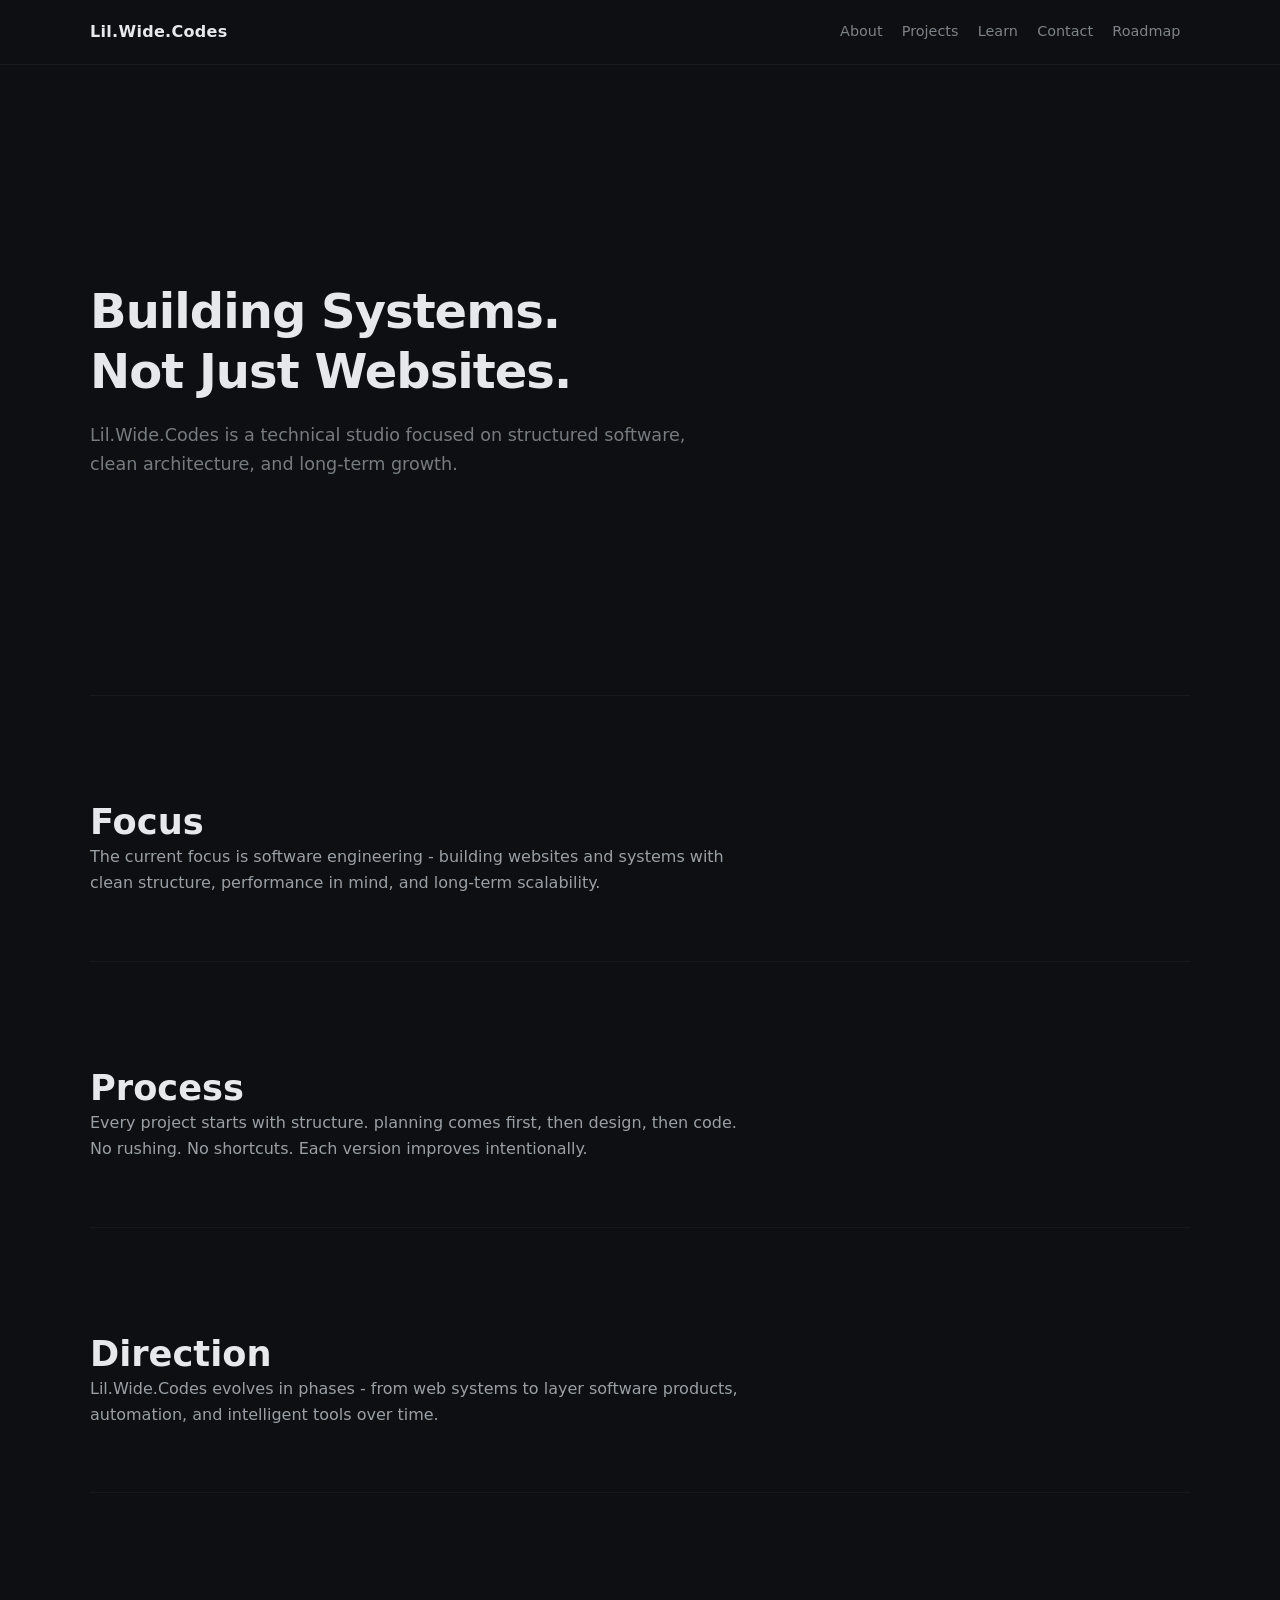
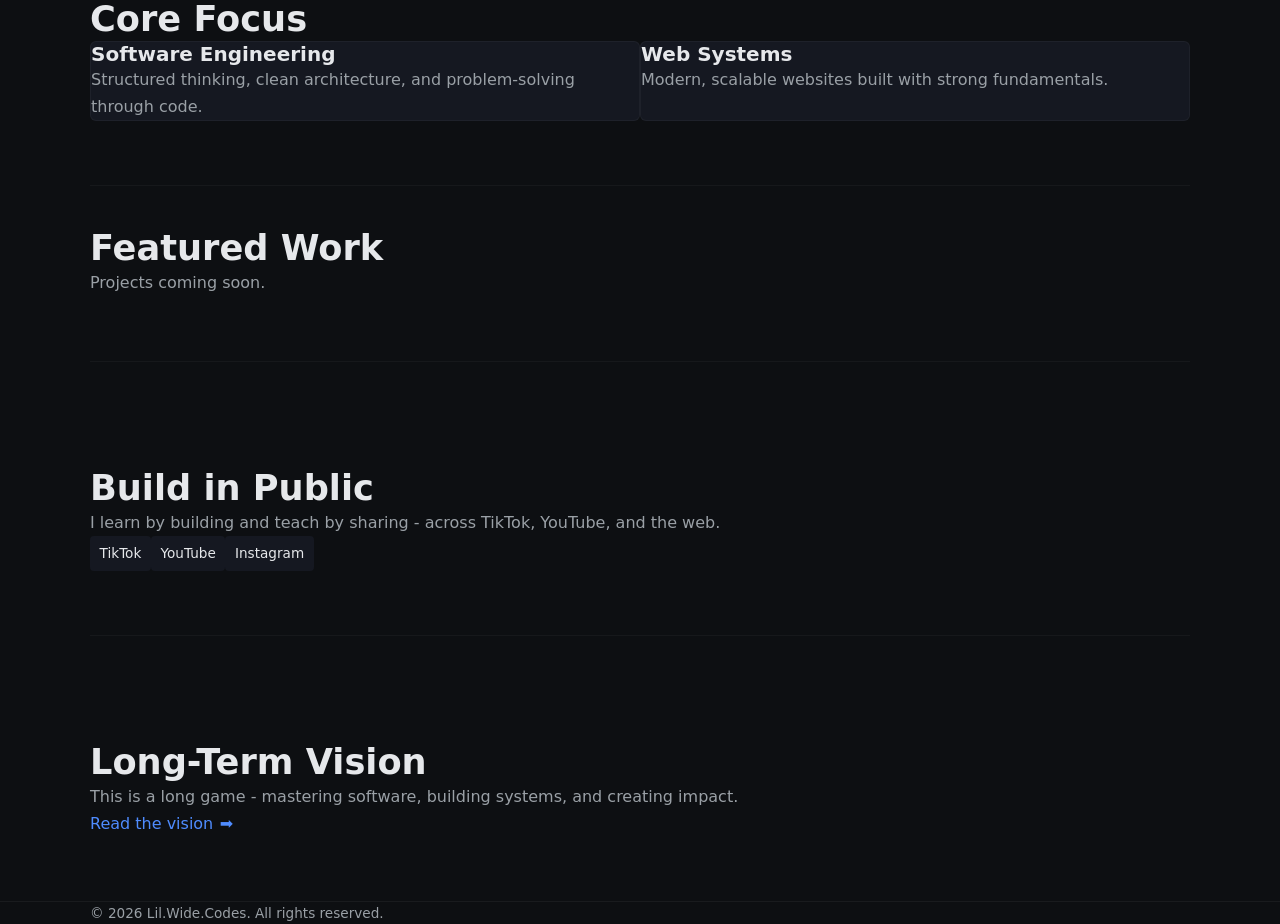
==== index.html @ cfd35386 "initial commit: Lil.Wide.Codes V1 foundation with structured architecture" ====
<!DOCTYPE html>
<html lang="en">
<head>
    <meta charset="UTF-8">
    <meta name="viewport" content="width=device-width, initial-scale=1.0">
    <title>LIL.WIDE.CODES-Building Software in Public</title>
    <!--meta-->
    <meta name="description"
    content="Lil.Wide.Codes - Software engineering, web systems, and learning in public."/>
    <meta name="author"
    content="Lil.Wide.Codes"/>
    <!--css-->
    <link rel="stylesheet" href="assets/css/base.css"/>
    <link rel="stylesheet" href="assets/css/layout.css"/>
    <link rel="stylesheet" href="assets/css/components.css"/>
    <link rel="stylesheet" href="assets/css/theme.css"/>
</head>

<body>
    <!--NAVIGATION-->
    <header class="site-header">
        <nav class="nav container">
            <div class="brand">
                <a href="index.html">Lil.Wide.Codes</a>
            </div>
            <button class="menu-toggle" aria-label="toggle menu">🟰</button>
            <ul class="nav-links">
                <li><a href="pages/about.html">About</a></li>
                <li><a href="pages/projects.html">Projects</a> </li>
                <li><a href="pages/learn.html">Learn</a></li>
                <li><a href="pages/contact.html">Contact</a></li>
                <li><a href="pages/roadmap.html">Roadmap</a></li>
            </ul>
        </nav>
    </header>

    <!--MAIN-->
    <main>

        <!--HERO-->
        <section class="hero container">
            <h1>Building Systems.<br/> Not Just Websites.</h1>
            <p class="hero-subtext">
                Lil.Wide.Codes is a technical studio focused on structured software, clean architecture, and long-term growth.
            </p>
        </section>

        <!--FOCUS-->
        <section class="container">
            <h2>Focus</h2>
            <p>The current focus is software engineering - building websites and systems with clean structure, performance in mind, and long-term scalability.</p>
        </section>

        <section class="container">
            <h2>Process</h2>
            <p>Every project starts with structure. planning comes first, then design, then code. No rushing. No shortcuts. Each version improves intentionally.</p>
        </section>

        <section class="container">
            <h2>Direction</h2>
            <p>Lil.Wide.Codes evolves in phases - from web systems to layer software products, automation, and intelligent tools over time.</p>
        </section>


        <!--CORE FOCUS-->
        <section class="core-focus container">
            <h2>Core Focus</h2>
            <div class="focus-grid">
                <article class="focus-card">
                    <h3>Software Engineering</h3>
                    <p>
                        Structured thinking, clean architecture, and problem-solving through code.
                    </p>
                </article>
                <article class="focus-card">
                    <h3>Web Systems</h3>
                    <p>
                        Modern, scalable websites built with strong fundamentals.
                    </p>
                </article>
            </div>
        </section>
        <!--FEATURE PROJECTS-->
        <section class="featured-projects container">
            <h2>Featured Work</h2>
            <div class="projects-preview">
                <!--project cards will be populated later-->
                <p class="muted-text">Projects coming soon.</p>
            </div>
        </section>
        <!--BUILD IN PUBLIC-->
        <section class="build-public container">
            <h2>Build in Public</h2>
            <p>
                I learn by building and teach by sharing - across TikTok, YouTube, and the web.
            </p>
            <div class="social-links">
                <a href="#" arial-label="TikTok">TikTok</a>
                <a href="#" arial-label="YouTube">YouTube</a>
                <a href="#" arial-label="Instagram">Instagram</a>
            </div>
        </section>
        <!--VISION TEASER-->
        <section class="vision-teaser container">
            <h2>Long-Term Vision</h2>
            <p>
                This is a long game - mastering software, building systems, and creating impact.
            </p>
            <a href="pages/vision.html" class="text-link">Read the vision</a>
        </section>
    </main>
    <!--FOOTER-->
    <footer class="site-footer">
        <div class="container">
            <p>&copy; 2026 Lil.Wide.Codes. All rights reserved.</p>
        </div>
    </footer>
    
    <!--JS-->
    <script src="assets/js/navigation.js"></script>
    <script src="assets/js/main.js"></script>
</body>
</html>
---- assets/css/base.css ----
/* BASE CSS - Lil.Wide.Codes V1 | Purpose: Reset, variables, typography */

/* CSS VARIABLES */
:root {
    /*Colors*/
    --color-bg: #0d0f12;
    --color-surface: #151821;
    --color-text-primary: #e6e8eb;
    --color-text-secondary: #9aa0a6;
    --color-accent: #4f8cff;

    /* Typography */
    --font-primary: system-ui, -apple-system, BlinkMacSystemFont, "Segoe UI",
    Roboto, Oxygen, Ubuntu, Cantarell, "Open Sans", "Helvetica Neue", sans-serif;

    --font-main: system-ui, -apple-system, BlinkMacSystemFont, "Segoe UI", sans-serif;

    /* Layout */
    --max-width: 1100px;

    --text-xs: 0.8rem;
    --text-sm: 0.95rem;
    --text-md: 1rem;
    --text-lg: 1.25rem;
    --text-xl: 1.75rem;
    --text-xxl: 2.4rem;
}

/* RESET */
*,
*::before,
*::after {
    box-sizing: border-box;
    margin: 0;
    padding: 0;
}

html {
    scroll-behavior:smooth;
}

body {
    font-family: var(--font-main);
    background-color: var(--color-bg);
    color: var(--color-text-primary);
    line-height: 1.65;
    -webkit-font-smoothing: antialiased;
    font-size: var(--text-md);
}

/* TYPOGRAPHY */
h1,
h2,
h3,
h4 {
    font-weight: 600;
    line-height: 1.25;
}

h1 {
    font-size: clamp(2.2rem, 4vw, 3rem);
    letter-spacing: -0.02em;
}

h2 {
    font-size: clamp(1.6rem, 3vw, 2.2rem);
    margin-top: 2.5rem;
}

h3 {
    font-size: var(--text-lg);
}

p {
    color:var(--color-text-secondary);
    max-width: 65ch;
}

/* LINKS */
a {
    color: var(--color-text-primary);
    text-decoration:none;
}

a:hover {
    color:var(--color-accent);
}

/* UTILITIES */
.container {
    width: 100%;
    max-width: var(--max-width);
    margin-inline: auto;
    padding-inline: var(--space-sm);
}

.muted-text {
    color: var(--color-text-secondary);
}

.text-link {
    font-weight: 500;
    color: var(--color-accent);
}
---- assets/css/layout.css ----
/* LAYOUT CSS- Lil.Wide.Codes V1 | Purpose: Structure & Spacing */

/* GLOBAL LAYOUT */
section {
    padding-block: var (--space-lg);
}

.site-header {
    position: sticky;
    top: 0;
    z-index: 100;
    background: rgba(10, 10, 10, 0.9);
    backdrop-filter: blur(8px);
    padding-block: var(--space-sm);
    border-bottom: 1px solid rgba(255, 255, 255, 0.05);
}

.site-footer {
    padding-block: var(--space-md);
    margin-top: var(--space-lg);
    border-top: 1px solid rgba(255, 255, 255, 0.05);
}

/* NAVIGATION */
.nav {
    display: flex;
    justify-content:space-between;
    align-items: center;
    min-height: 64px;
}

.nav-links {
    display: flex;
    gap: var(--space-md);
    list-style: none;
    align-items: center;
}

/* HERO */
.hero {
    padding-top: var(--space-xl);
    padding-bottom: var(--space-xl);
}

.hero h1 {
    max-width: 20ch;
}

.hero-subtext {
    margin-top: var(--space-sm);
}

section {
    padding: 4rem 0;
}

.container {
    width: min(1100px, 92%);
    margin-inline: auto;
}

section + section {
    border-top: 1px solid rgba(255, 255, 255, 0.04);
}

/* CORE FOCUS */
.focus-grid {
    display: grid;
    grid-template-columns: repeat(auto-fit,minmax(260px, 1fr));
    gap: var(--space-md);
    margin-top: var(--space-md);
}

/* FEATURED PROJECTS */
.featured-projects {
    padding-top: var(--space-lg);
}

/* BUILD IN PUBLIC */
.build-public p {
    margin-top: var(--space-sm);
}

.social-links {
    display: flex;
    gap: var(--space-sm);
    margin-top: var(--space-sm);
}

/* VISION */
.vision-teaser p {
    margin-top: var(--space-sm);
}

.vision-teaser a {
    display: inline-block;
    margin-top: var(--space-sm);
}

/* Menu Toggle */
.menu-toggle {
    display: none;
    font-size: 1.4rem;
    background: none;
    border: none;
    color: var(--color-text-primary);
    cursor: pointer;
}

/* Responsive Nav */
@media (max-width: 768px) {
    .menu-toggle {
        display: block;
    }

    .nav-links {
        position: absolute;
        top: 64px;
        right: 0;
        background-color: var(--color-bg);
        flex-direction: column;
        gap: var(--space-sm);
        padding: var(--space-md);
        display: none;
    }

    .nav-links.open {
        display: flex;
    }
}
---- assets/css/components.css ----
/* COMPONENTS CSS - Lil.Wide.Codes V1 | Purpose: Reusable UI components */

/* BUTTONS */
.btn {
    display: inline-flex;
    align-items: center;
    gap: 0.4rem;
    padding: 0.6rem;
    font-size: 0.9rem;
    font-weight: 500;
    border-radius: 6px;
    border: 1px solid transparent;
    cursor: pointer;
    transition: background-color 0.2s ease, transform 0.15s ease;
}

.btn-primary {
    background-color: var(--color-accent);
    color: #fff;
}

.btn-primary:hover {
    background-color: #3f78d6;
    transform: translateY(-1px);
}

.btn-secondary {
    background-color: var(--color-surface);
    color: var(--color-text-primary);
    border: 1px solid rgba(255, 255, 255, 0.06);
}

.btn-secondary:hover {
    background-color: rgba(255, 255, 255, 0.08);
}

/* CARDS */
.card {
    background-color: var(--color-surface);
    padding: var(--space-md);
    border-radius: 8px;
    border: 1px solid rgba(255, 255, 255, 0.05);
    transition: transform 0.2s ease;
}

.card:hover {
    transform: translateY(-2px);
}

/* PROJECT CARD */
.project-card h3 {
    margin-bottom: var(--space-xs);
}

.project-card p {
    font-size: 0.9rem;
}

.project-grid {
    display: grid;
    grid-template-columns: repeat(auto-fit, minmax(280px, 1fr));
    gap: 2rem;
}

.project-card {
    padding: 1.75rem;
    border-radius: 14px;
    background: rgba(255, 255, 255, 0.03);
    border: 1px solid rgba(255, 255, 255, 0.08);
    transition: transform 0.25s ease, border-color 0.25s ease;
}

.project-card:hover {
    transform: translateY(-4px);
    border-color: rgba(255, 255, 255, 0.018);
}

.project-card h3 {
    margin-bottom: 0.75rem;
}

.project-card p {
    margin-bottom: 1rem;
}

.tech-stack {
    display: flex;
    gap: 0.95rem;
    flex-wrap: wrap;
    margin-bottom: 1rem;
}

.tech-stack li {
    font-size: 0.85rem;
    padding: 0.35rem 0.7rem;
    border-radius: 999px;
    background: rgba(255, 255, 255, 0.08);
}

.status {
    font-size: 0.85rem;
    opacity: 0.7;
}

/* NAV ACTIVE STATE */
.nav-links a.active {
    color: var(--color-text-primary);
    font-weight: 500;
}

.nav-links a {
    position: relative;
    font-weight: 500;
    opacity: 0.8;
    transition: opacity 0.2s;
}

.nav-links a:hover,
.nav-links a.active {
    opacity: 1;
}

/* underline effects */

.nav-links a::after {
    content: "";
    position: absolute;
    left: 0;
    bottom: -6px;
    width: 0%;
    height: 2px;
    background: currentColor;
    transition: width 0.25s ease;
}

.nav-links a:hover::after,
.nav-links a.active::after {
    width: 100%;
}

/* mobile menu */

.menu-toggle {
    display: none;
    font-size: 1.6rem;
    background: none;
    border: none;
    color: inherit;
    cursor: pointer;
}

/* mobile layout */
@media (max-width: 768px) {
    .menu-toggle {
        display: block;
    }

    .nav-links {
        position: absolute;
        top: 64px;
        right: 0;
        width: 100%;
        background: #0a0a0a;
        flex-direction: column;
        gap: 0;
        display: none;
        border-top: 1px solid rgba(255, 255, 255, 0.05);
    }

    .nav-links li {
        width: 100%;
    }

    .nav-links a {
        display: block;
        padding: 1rem 1.5rem;
        width: 100%;
    }

    .nav-links .show {
        display: flex;
    }
}

.case-grid {
    display: grid;
    gap: 2rem;
}

.case-card {
    padding: 1.75rem;
    border-radius: 14px;
    background: rgba(255, 255, 255, 0.03);
    border: 1px solid rgba(255, 255, 255, 0.08);
}

.case-header {
    display: flex;
    justify-content: space-between;
    align-items: center;
    margin-bottom: 1rem;
}

.case-status {
    font-size: 0.8rem;
    opacity: 0.7;
}

.case-summary {
    margin-bottom: 1rem;
}

details summary {
    cursor: pointer;
    font-weight: 500;
    opacity: 0.85;
}

details[open] summary {
    margin-bottom: 1rem;
}

.case-body h4 {
    margin-top: 1rem;
    margin-bottom: 0.5rem;
}

.case-body ul {
    margin-left: 1.25rem;
}

/* refinement */
.card,
.project-card,
.case-card {
    box-shadow: 0 10px 30px rgba(255, 255, 255, 0.035);
}

a {
    transition: color 0.2s ease;
}

a:hover {
    color: #ffffff;
}

.muted {
    opacity: 0.7;
}

.hero {
    min-height: 70vh;
    display: flex;
    flex-direction: column;
    justify-content: center;
}

.hero h1 {
    max-width: 18ch;
}

.hero-subtext {
    font-size: 1.1rem;
    opacity: 0.75;
    margin-top: 1.25rem;
    max-width: 55ch;
}

.learn-grid {
    display: grid;
    grid-template-columns: repeat(auto-fit, minmax(260px, 1fr));
    gap: 2rem;
}

.learn-card {
    padding: 1.75rem;
    border-radius: 14px;
    background: rgba(255, 255, 255, 0.03);
    border: 1px solid rgba(255, 255, 255, 0.08);
}

.learn-card h3 {
    margin-bottom: 0.75rem;
}
---- assets/css/theme.css ----
/* THEME CSS - Lil.Wide.Codes V1 | Purpose: Dark & focused brand mood */

/* BACKGROUNDS */
body {
    background-color: var(--color-bg);
}

section {
    background-color: transparent;
}

.site-header,
.site-footer {
    background-color: var(--color-bg);
}

/* BRAND */
.brand a {
    font-weight: 600;
    letter-spacing: 0.3px;
}

/* Nav Bar Presence */
.site-header {
    background-color: var(--color-bg);
    position: sticky;
    top: 0;
    z-index: 100;
}

.nav {
    min-height: 64px;
}

.nav-links a {
    padding: 0.4rem 0.6rem;
    border-radius: 4px;
}

.nav-links a:hover {
    background-color: rgba(255, 255, 255, 0.06);
}

/* NAV LINKS */
.nav-links a {
    font-size: 0.9rem;
    color: var(--color-text-secondary);
}

.nav-links a:hover {
    color: var(--color-text-primary);
}

/* HERO */
.hero h1 {
    color: var(--color-text-primary);
}

.hero-subtext {
    color: var(--color-text-secondary);
}

/* CARDS / SURFACES */

.focus-card {
    background-color: var(--color-surface);
    padding: var(--space-md);
    border-radius: 6px;
    border: 1px solid rgba(255, 255, 255, 0.04);   
}

/* LINKS */
.text-link {
    position: relative;
}

.text-link::after {
    content: "➡️";
    margin-left: 0.4rem;
    transition: transform 0.2s ease;
}

.text-link:hover::after {
    transform: translateX(4px);
}

/* SOCIAL LINKS */
.social-links a {
    padding: 0.4rem 0.6rem;
    border-radius: 4px;
    background-color: var(--color-surface);
    font-size: 0.85rem;
}

.social-links a:hover {
    background-color: rgba(255, 255, 255, 0.08);
}

/* FOOTER */
.site-footer p {
    font-size: 0.85rem;
    color: var(--color-text-secondary);
}
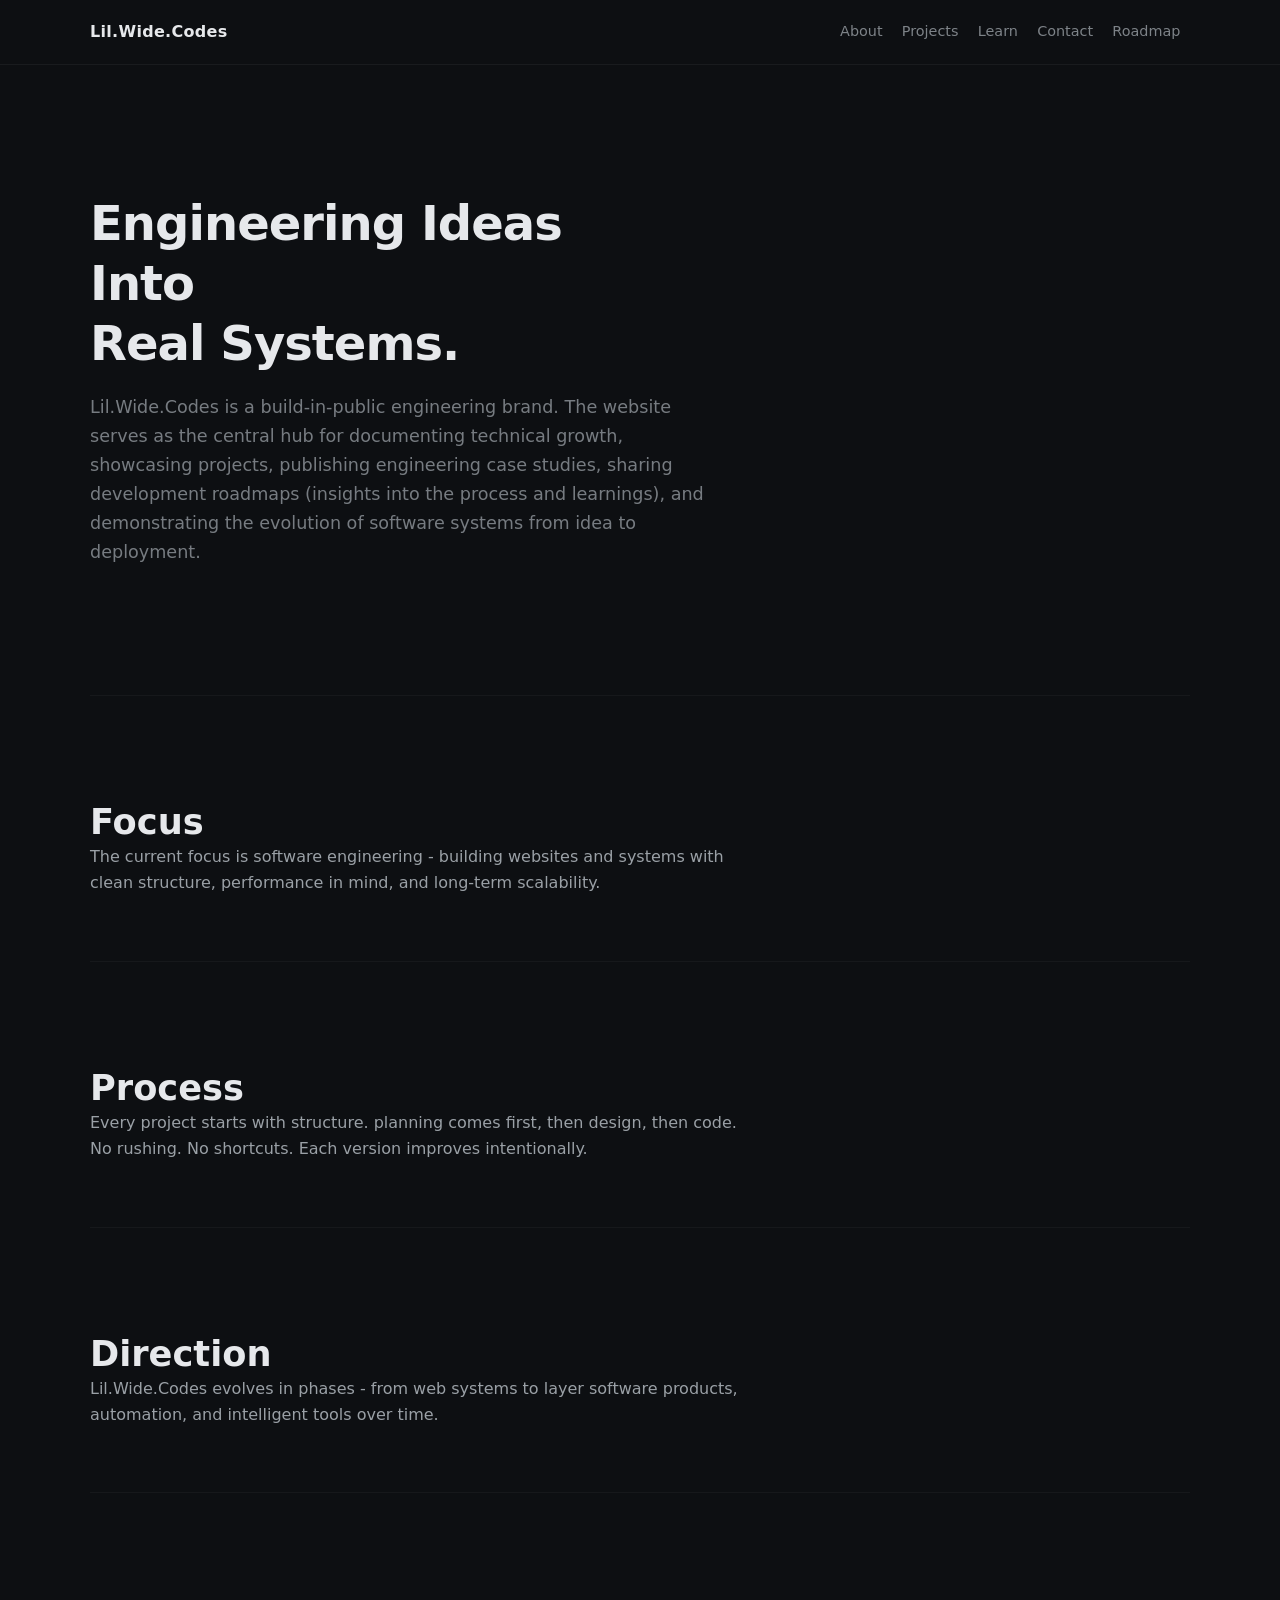
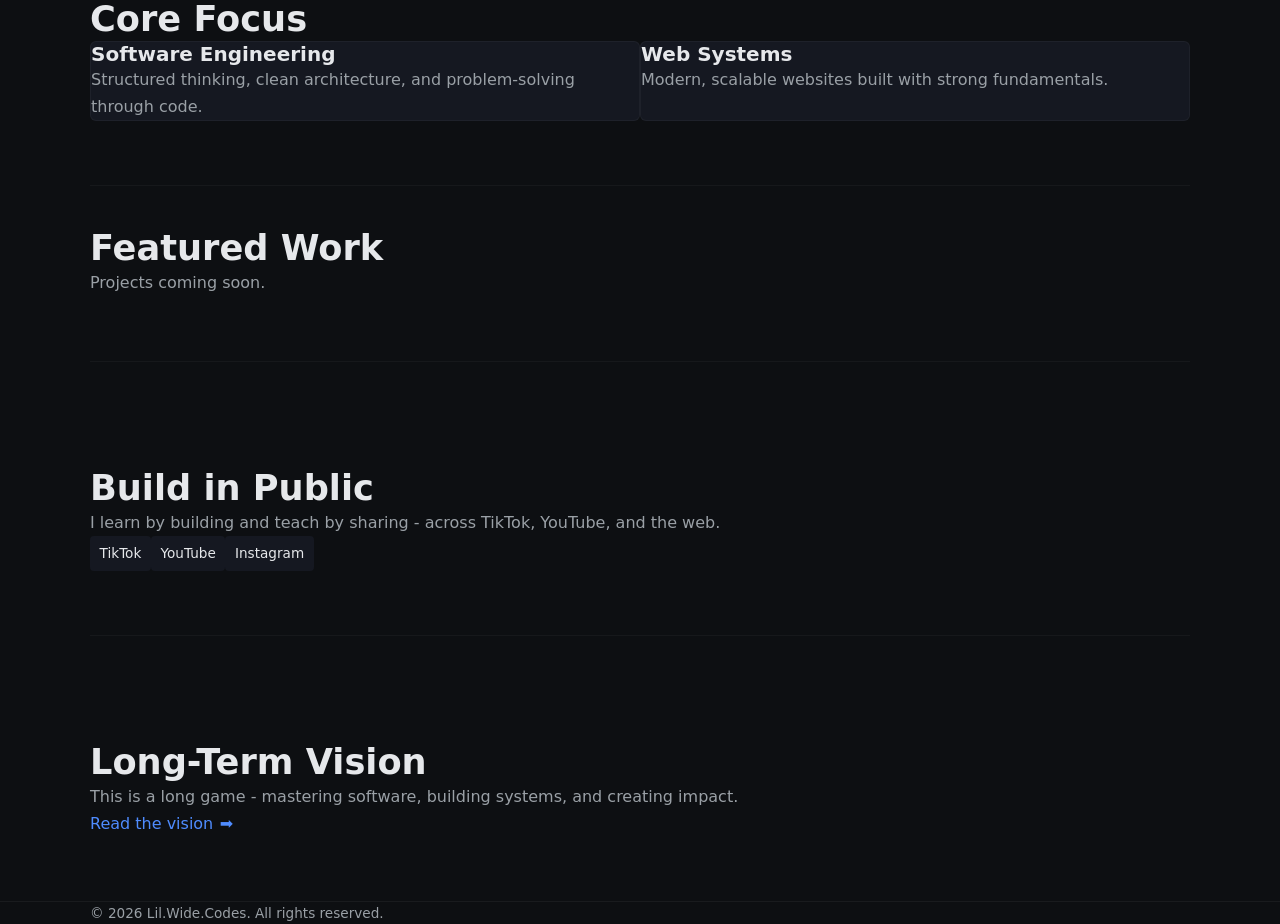
==== commit bcb680e2: "clarify information day one. Thu, Jun 4 2026" ====
--- a/index.html
+++ b/index.html
@@ -1,123 +1,142 @@
-<!DOCTYPE html>
+<!doctype html>
 <html lang="en">
-<head>
-    <meta charset="UTF-8">
-    <meta name="viewport" content="width=device-width, initial-scale=1.0">
+  <head>
+    <meta charset="UTF-8" />
+    <meta name="viewport" content="width=device-width, initial-scale=1.0" />
     <title>LIL.WIDE.CODES-Building Software in Public</title>
     <!--meta-->
-    <meta name="description"
-    content="Lil.Wide.Codes - Software engineering, web systems, and learning in public."/>
-    <meta name="author"
-    content="Lil.Wide.Codes"/>
+    <meta
+      name="description"
+      content="Lil.Wide.Codes - Software engineering, web systems, and learning in public."
+    />
+    <meta name="author" content="Lil.Wide.Codes" />
     <!--css-->
-    <link rel="stylesheet" href="assets/css/base.css"/>
-    <link rel="stylesheet" href="assets/css/layout.css"/>
-    <link rel="stylesheet" href="assets/css/components.css"/>
-    <link rel="stylesheet" href="assets/css/theme.css"/>
-</head>
+    <link rel="stylesheet" href="assets/css/base.css" />
+    <link rel="stylesheet" href="assets/css/layout.css" />
+    <link rel="stylesheet" href="assets/css/components.css" />
+    <link rel="stylesheet" href="assets/css/theme.css" />
+  </head>
 
-<body>
+  <body>
     <!--NAVIGATION-->
     <header class="site-header">
-        <nav class="nav container">
-            <div class="brand">
-                <a href="index.html">Lil.Wide.Codes</a>
-            </div>
-            <button class="menu-toggle" aria-label="toggle menu">🟰</button>
-            <ul class="nav-links">
-                <li><a href="pages/about.html">About</a></li>
-                <li><a href="pages/projects.html">Projects</a> </li>
-                <li><a href="pages/learn.html">Learn</a></li>
-                <li><a href="pages/contact.html">Contact</a></li>
-                <li><a href="pages/roadmap.html">Roadmap</a></li>
-            </ul>
-        </nav>
+      <nav class="nav container">
+        <div class="brand">
+          <a href="index.html">Lil.Wide.Codes</a>
+        </div>
+        <button class="menu-toggle" aria-label="toggle menu">🟰</button>
+        <ul class="nav-links">
+          <li><a href="pages/about.html">About</a></li>
+          <li><a href="pages/projects.html">Projects</a></li>
+          <li><a href="pages/learn.html">Learn</a></li>
+          <li><a href="pages/contact.html">Contact</a></li>
+          <li><a href="pages/roadmap.html">Roadmap</a></li>
+        </ul>
+      </nav>
     </header>
 
     <!--MAIN-->
     <main>
+      <!--HERO-->
+      <section class="hero container">
+        <h1>
+          Engineering Ideas<br />
+          Into <br />
+          Real Systems.
+        </h1>
+        <p class="hero-subtext">
+          Lil.Wide.Codes is a build-in-public engineering brand. The website
+          serves as the central hub for documenting technical growth, showcasing
+          projects, publishing engineering case studies, sharing development
+          roadmaps (insights into the process and learnings), and demonstrating
+          the evolution of software systems from idea to deployment.
+        </p>
+      </section>
 
-        <!--HERO-->
-        <section class="hero container">
-            <h1>Building Systems.<br/> Not Just Websites.</h1>
-            <p class="hero-subtext">
-                Lil.Wide.Codes is a technical studio focused on structured software, clean architecture, and long-term growth.
+      <!--FOCUS-->
+      <section class="container">
+        <h2>Focus</h2>
+        <p>
+          The current focus is software engineering - building websites and
+          systems with clean structure, performance in mind, and long-term
+          scalability.
+        </p>
+      </section>
+
+      <section class="container">
+        <h2>Process</h2>
+        <p>
+          Every project starts with structure. planning comes first, then
+          design, then code. No rushing. No shortcuts. Each version improves
+          intentionally.
+        </p>
+      </section>
+
+      <section class="container">
+        <h2>Direction</h2>
+        <p>
+          Lil.Wide.Codes evolves in phases - from web systems to layer software
+          products, automation, and intelligent tools over time.
+        </p>
+      </section>
+
+      <!--CORE FOCUS-->
+      <section class="core-focus container">
+        <h2>Core Focus</h2>
+        <div class="focus-grid">
+          <article class="focus-card">
+            <h3>Software Engineering</h3>
+            <p>
+              Structured thinking, clean architecture, and problem-solving
+              through code.
             </p>
-        </section>
-
-        <!--FOCUS-->
-        <section class="container">
-            <h2>Focus</h2>
-            <p>The current focus is software engineering - building websites and systems with clean structure, performance in mind, and long-term scalability.</p>
-        </section>
-
-        <section class="container">
-            <h2>Process</h2>
-            <p>Every project starts with structure. planning comes first, then design, then code. No rushing. No shortcuts. Each version improves intentionally.</p>
-        </section>
-
-        <section class="container">
-            <h2>Direction</h2>
-            <p>Lil.Wide.Codes evolves in phases - from web systems to layer software products, automation, and intelligent tools over time.</p>
-        </section>
-
-
-        <!--CORE FOCUS-->
-        <section class="core-focus container">
-            <h2>Core Focus</h2>
-            <div class="focus-grid">
-                <article class="focus-card">
-                    <h3>Software Engineering</h3>
-                    <p>
-                        Structured thinking, clean architecture, and problem-solving through code.
-                    </p>
-                </article>
-                <article class="focus-card">
-                    <h3>Web Systems</h3>
-                    <p>
-                        Modern, scalable websites built with strong fundamentals.
-                    </p>
-                </article>
-            </div>
-        </section>
-        <!--FEATURE PROJECTS-->
-        <section class="featured-projects container">
-            <h2>Featured Work</h2>
-            <div class="projects-preview">
-                <!--project cards will be populated later-->
-                <p class="muted-text">Projects coming soon.</p>
-            </div>
-        </section>
-        <!--BUILD IN PUBLIC-->
-        <section class="build-public container">
-            <h2>Build in Public</h2>
-            <p>
-                I learn by building and teach by sharing - across TikTok, YouTube, and the web.
-            </p>
-            <div class="social-links">
-                <a href="#" arial-label="TikTok">TikTok</a>
-                <a href="#" arial-label="YouTube">YouTube</a>
-                <a href="#" arial-label="Instagram">Instagram</a>
-            </div>
-        </section>
-        <!--VISION TEASER-->
-        <section class="vision-teaser container">
-            <h2>Long-Term Vision</h2>
-            <p>
-                This is a long game - mastering software, building systems, and creating impact.
-            </p>
-            <a href="pages/vision.html" class="text-link">Read the vision</a>
-        </section>
+          </article>
+          <article class="focus-card">
+            <h3>Web Systems</h3>
+            <p>Modern, scalable websites built with strong fundamentals.</p>
+          </article>
+        </div>
+      </section>
+      <!--FEATURE PROJECTS-->
+      <section class="featured-projects container">
+        <h2>Featured Work</h2>
+        <div class="projects-preview">
+          <!--project cards will be populated later-->
+          <p class="muted-text">Projects coming soon.</p>
+        </div>
+      </section>
+      <!--BUILD IN PUBLIC-->
+      <section class="build-public container">
+        <h2>Build in Public</h2>
+        <p>
+          I learn by building and teach by sharing - across TikTok, YouTube, and
+          the web.
+        </p>
+        <div class="social-links">
+          <a href="#" arial-label="TikTok">TikTok</a>
+          <a href="#" arial-label="YouTube">YouTube</a>
+          <a href="#" arial-label="Instagram">Instagram</a>
+        </div>
+      </section>
+      <!--VISION TEASER-->
+      <section class="vision-teaser container">
+        <h2>Long-Term Vision</h2>
+        <p>
+          This is a long game - mastering software, building systems, and
+          creating impact.
+        </p>
+        <a href="pages/vision.html" class="text-link">Read the vision</a>
+      </section>
     </main>
     <!--FOOTER-->
     <footer class="site-footer">
-        <div class="container">
-            <p>&copy; 2026 Lil.Wide.Codes. All rights reserved.</p>
-        </div>
+      <div class="container">
+        <p>&copy; 2026 Lil.Wide.Codes. All rights reserved.</p>
+      </div>
     </footer>
-    
+
     <!--JS-->
     <script src="assets/js/navigation.js"></script>
     <script src="assets/js/main.js"></script>
-</body>
-</html>+  </body>
+</html>
--- a/assets/css/theme.css
+++ b/assets/css/theme.css
@@ -2,102 +2,103 @@
 
 /* BACKGROUNDS */
 body {
-    background-color: var(--color-bg);
+  background-color: var(--color-bg);
 }
 
 section {
-    background-color: transparent;
+  background-color: transparent;
 }
 
 .site-header,
 .site-footer {
-    background-color: var(--color-bg);
+  background-color: var(--color-bg);
 }
 
 /* BRAND */
 .brand a {
-    font-weight: 600;
-    letter-spacing: 0.3px;
+  font-weight: 600;
+  letter-spacing: 0.3px;
 }
 
 /* Nav Bar Presence */
 .site-header {
-    background-color: var(--color-bg);
-    position: sticky;
-    top: 0;
-    z-index: 100;
+  background-color: var(--color-bg);
+  position: sticky;
+  top: 0;
+  z-index: 100;
 }
 
 .nav {
-    min-height: 64px;
+  min-height: 64px;
 }
 
 .nav-links a {
-    padding: 0.4rem 0.6rem;
-    border-radius: 4px;
+  padding: 0.4rem 0.6rem;
+  border-radius: 4px;
 }
 
 .nav-links a:hover {
-    background-color: rgba(255, 255, 255, 0.06);
+  background-color: rgba(255, 255, 255, 0.06);
 }
 
 /* NAV LINKS */
 .nav-links a {
-    font-size: 0.9rem;
-    color: var(--color-text-secondary);
+  font-size: 0.9rem;
+  color: var(--color-text-secondary);
 }
 
 .nav-links a:hover {
-    color: var(--color-text-primary);
+  color: var(--color-text-primary);
 }
 
 /* HERO */
 .hero h1 {
-    color: var(--color-text-primary);
+  color: var(--color-text-primary);
+  font-weight: bold;
 }
 
 .hero-subtext {
-    color: var(--color-text-secondary);
+  color: var(--color-text-secondary);
 }
 
 /* CARDS / SURFACES */
 
 .focus-card {
-    background-color: var(--color-surface);
-    padding: var(--space-md);
-    border-radius: 6px;
-    border: 1px solid rgba(255, 255, 255, 0.04);   
+  background-color: var(--color-surface);
+  padding: var(--space-md);
+  border-radius: 6px;
+  border: 1px solid rgba(255, 255, 255, 0.04);
 }
 
 /* LINKS */
 .text-link {
-    position: relative;
+  position: relative;
 }
 
 .text-link::after {
-    content: "➡️";
-    margin-left: 0.4rem;
-    transition: transform 0.2s ease;
+  content: "➡️";
+  margin-left: 0.4rem;
+  transition: transform 0.2s ease;
 }
 
 .text-link:hover::after {
-    transform: translateX(4px);
+  transform: translateX(4px);
 }
 
 /* SOCIAL LINKS */
 .social-links a {
-    padding: 0.4rem 0.6rem;
-    border-radius: 4px;
-    background-color: var(--color-surface);
-    font-size: 0.85rem;
+  padding: 0.4rem 0.6rem;
+  border-radius: 4px;
+  background-color: var(--color-surface);
+  font-size: 0.85rem;
 }
 
 .social-links a:hover {
-    background-color: rgba(255, 255, 255, 0.08);
+  background-color: rgba(255, 255, 255, 0.08);
 }
 
 /* FOOTER */
 .site-footer p {
-    font-size: 0.85rem;
-    color: var(--color-text-secondary);
-}+  font-size: 0.85rem;
+  color: var(--color-text-secondary);
+}
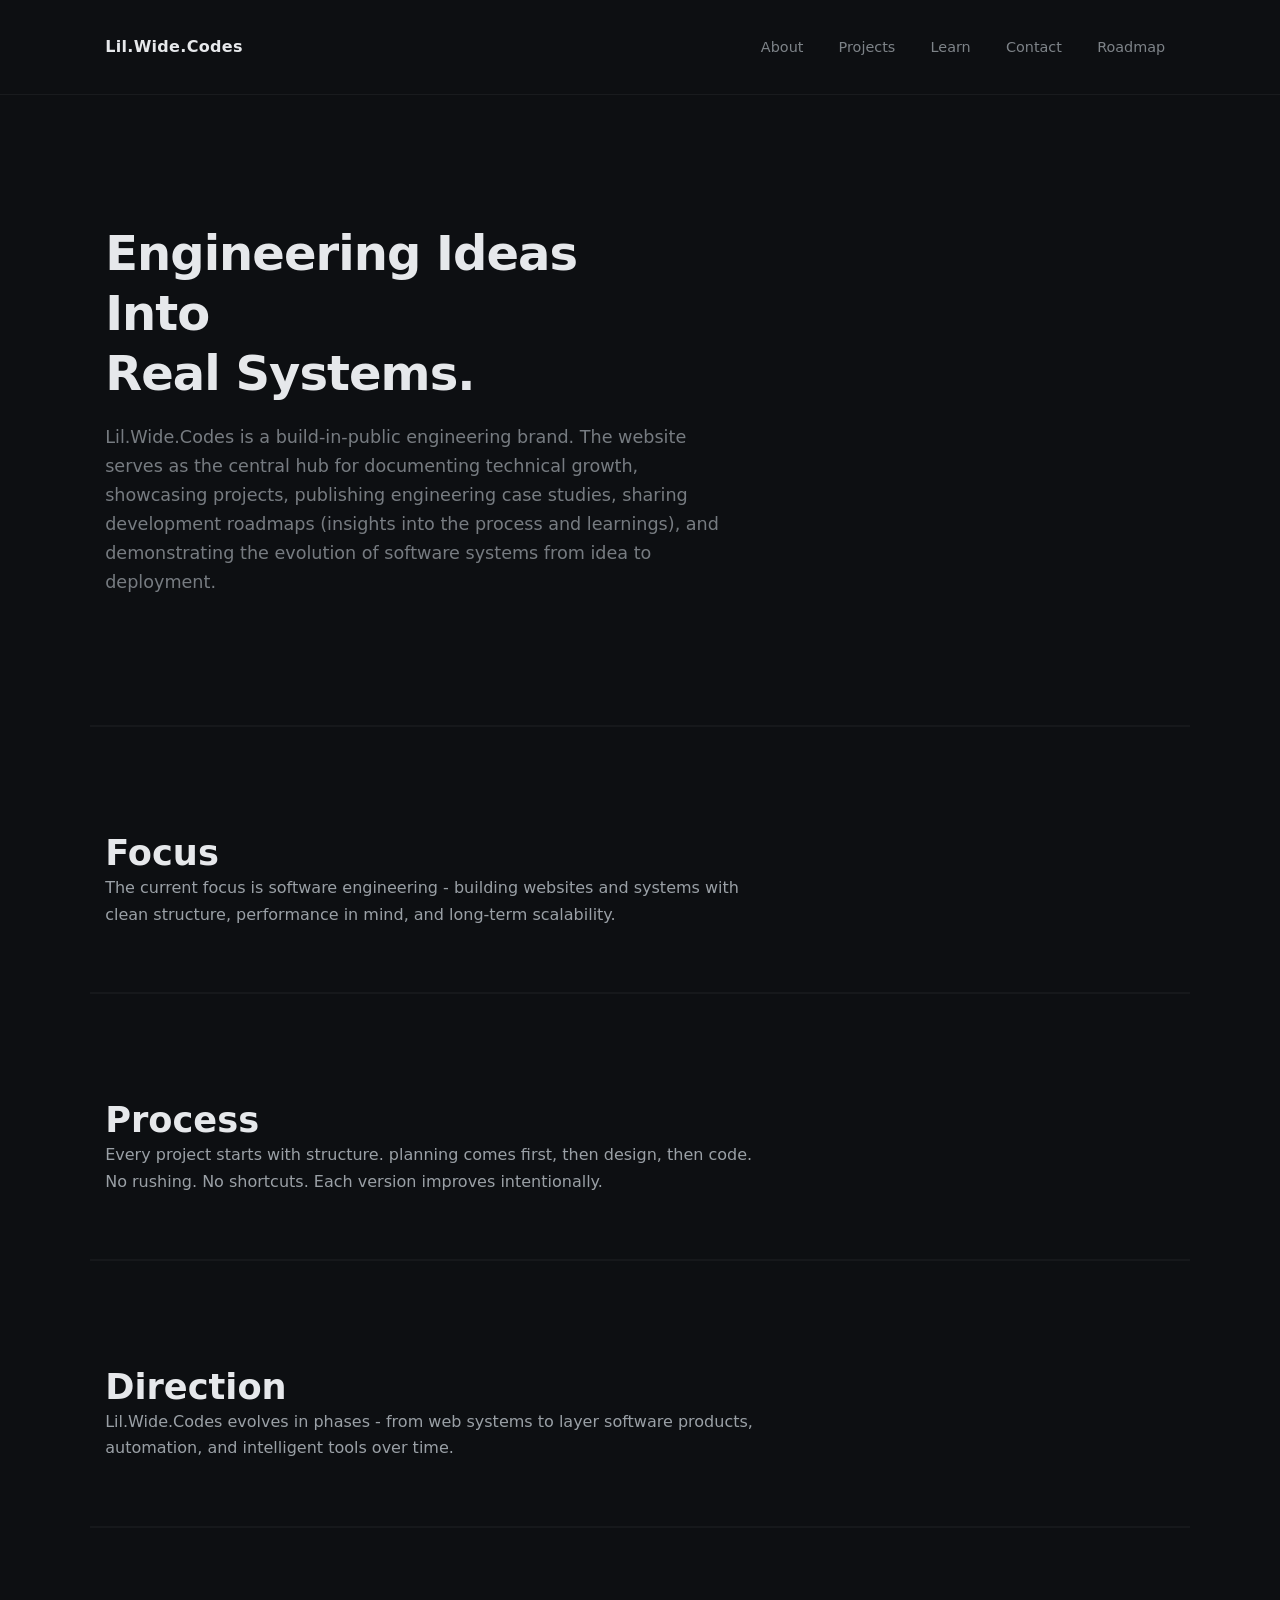
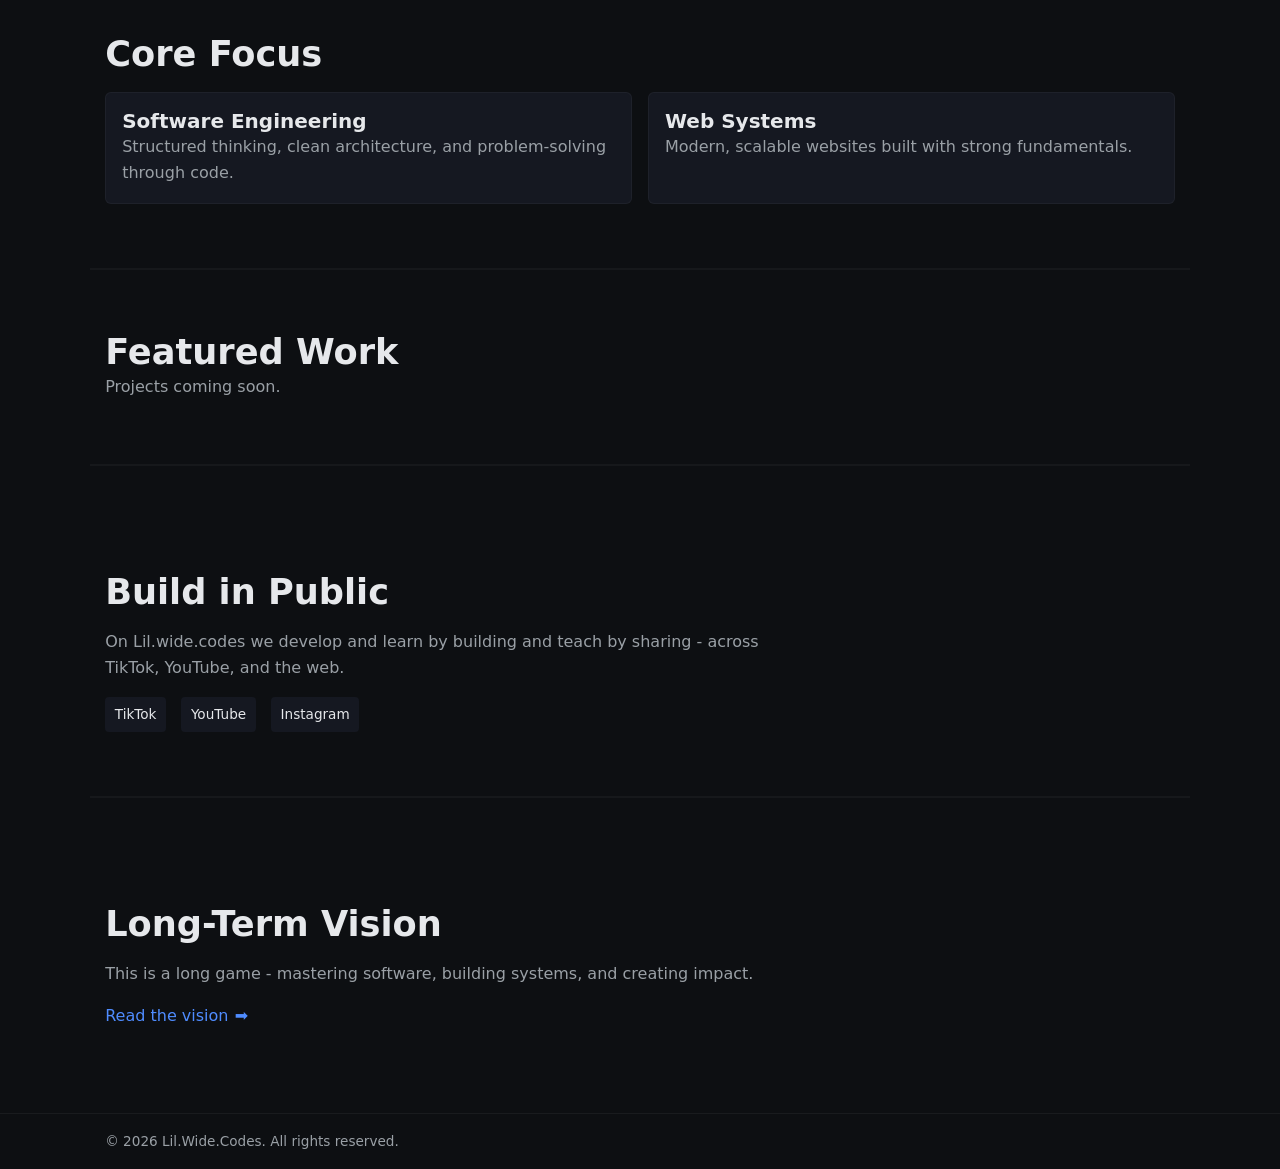
==== commit e66bab01: "structured data" ====
--- a/index.html
+++ b/index.html
@@ -19,6 +19,7 @@
 
   <body>
     <!--NAVIGATION-->
+    <div class="progress-bar"></div>
     <header class="site-header">
       <nav class="nav container">
         <div class="brand">
@@ -109,8 +110,8 @@
       <section class="build-public container">
         <h2>Build in Public</h2>
         <p>
-          I learn by building and teach by sharing - across TikTok, YouTube, and
-          the web.
+          On Lil.wide.codes we develop and learn by building and teach by
+          sharing - across TikTok, YouTube, and the web.
         </p>
         <div class="social-links">
           <a href="#" arial-label="TikTok">TikTok</a>
--- a/assets/css/base.css
+++ b/assets/css/base.css
@@ -2,50 +2,59 @@
 
 /* CSS VARIABLES */
 :root {
-    /*Colors*/
-    --color-bg: #0d0f12;
-    --color-surface: #151821;
-    --color-text-primary: #e6e8eb;
-    --color-text-secondary: #9aa0a6;
-    --color-accent: #4f8cff;
+  /*Colors*/
+  --color-bg: #0d0f12;
+  --color-surface: #151821;
+  --color-text-primary: #e6e8eb;
+  --color-text-secondary: #9aa0a6;
+  --color-accent: #4f8cff;
 
-    /* Typography */
-    --font-primary: system-ui, -apple-system, BlinkMacSystemFont, "Segoe UI",
-    Roboto, Oxygen, Ubuntu, Cantarell, "Open Sans", "Helvetica Neue", sans-serif;
+  /* Typography */
+  --font-primary:
+    system-ui, -apple-system, BlinkMacSystemFont, "Segoe UI", Roboto, Oxygen,
+    Ubuntu, Cantarell, "Open Sans", "Helvetica Neue", sans-serif;
 
-    --font-main: system-ui, -apple-system, BlinkMacSystemFont, "Segoe UI", sans-serif;
+  --font-main:
+    system-ui, -apple-system, BlinkMacSystemFont, "Segoe UI", sans-serif;
 
-    /* Layout */
-    --max-width: 1100px;
+  /* Layout */
+  --max-width: 1100px;
 
-    --text-xs: 0.8rem;
-    --text-sm: 0.95rem;
-    --text-md: 1rem;
-    --text-lg: 1.25rem;
-    --text-xl: 1.75rem;
-    --text-xxl: 2.4rem;
+  --text-xs: 0.8rem;
+  --text-sm: 0.95rem;
+  --text-md: 1rem;
+  --text-lg: 1.25rem;
+  --text-xl: 1.75rem;
+  --text-xxl: 2.4rem;
+
+  --space-xs: 0.8rem;
+  --space-sm: 0.95rem;
+  --space-md: 1rem;
+  --space-lg: 1.25rem;
+  --space-xl: 1.75rem;
+  --space-xxl: 2.4rem;
 }
 
 /* RESET */
 *,
 *::before,
 *::after {
-    box-sizing: border-box;
-    margin: 0;
-    padding: 0;
+  box-sizing: border-box;
+  margin: 0;
+  padding: 0;
 }
 
 html {
-    scroll-behavior:smooth;
+  scroll-behavior: smooth;
 }
 
 body {
-    font-family: var(--font-main);
-    background-color: var(--color-bg);
-    color: var(--color-text-primary);
-    line-height: 1.65;
-    -webkit-font-smoothing: antialiased;
-    font-size: var(--text-md);
+  font-family: var(--font-main);
+  background-color: var(--color-bg);
+  color: var(--color-text-primary);
+  line-height: 1.65;
+  -webkit-font-smoothing: antialiased;
+  font-size: var(--text-md);
 }
 
 /* TYPOGRAPHY */
@@ -53,54 +62,52 @@
 h2,
 h3,
 h4 {
-    font-weight: 600;
-    line-height: 1.25;
+  font-weight: 600;
+  line-height: 1.25;
 }
 
 h1 {
-    font-size: clamp(2.2rem, 4vw, 3rem);
-    letter-spacing: -0.02em;
+  font-size: clamp(2.2rem, 4vw, 3rem);
+  letter-spacing: -0.02em;
 }
 
 h2 {
-    font-size: clamp(1.6rem, 3vw, 2.2rem);
-    margin-top: 2.5rem;
+  font-size: clamp(1.6rem, 3vw, 2.2rem);
+  margin-top: 2.5rem;
 }
 
 h3 {
-    font-size: var(--text-lg);
+  font-size: var(--text-lg);
 }
 
 p {
-    color:var(--color-text-secondary);
-    max-width: 65ch;
+  color: var(--color-text-secondary);
+  max-width: 65ch;
 }
 
 /* LINKS */
 a {
-    color: var(--color-text-primary);
-    text-decoration:none;
+  color: var(--color-text-primary);
+  text-decoration: none;
 }
 
 a:hover {
-    color:var(--color-accent);
+  color: var(--color-accent);
 }
 
 /* UTILITIES */
 .container {
-    width: 100%;
-    max-width: var(--max-width);
-    margin-inline: auto;
-    padding-inline: var(--space-sm);
+  width: 100%;
+  max-width: var(--max-width);
+  margin-inline: auto;
+  padding-inline: var(--space-sm);
 }
 
 .muted-text {
-    color: var(--color-text-secondary);
+  color: var(--color-text-secondary);
 }
 
 .text-link {
-    font-weight: 500;
-    color: var(--color-accent);
+  font-weight: 500;
+  color: var(--color-accent);
 }
-
-
--- a/assets/css/layout.css
+++ b/assets/css/layout.css
@@ -2,129 +2,129 @@
 
 /* GLOBAL LAYOUT */
 section {
-    padding-block: var (--space-lg);
+  padding-block: var (--space-lg);
 }
 
 .site-header {
-    position: sticky;
-    top: 0;
-    z-index: 100;
-    background: rgba(10, 10, 10, 0.9);
-    backdrop-filter: blur(8px);
-    padding-block: var(--space-sm);
-    border-bottom: 1px solid rgba(255, 255, 255, 0.05);
+  position: sticky;
+  top: 0;
+  z-index: 100;
+  background: rgba(10, 10, 10, 0.9);
+  backdrop-filter: blur(8px);
+  padding-block: var(--space-sm);
+  border-bottom: 1px solid rgba(255, 255, 255, 0.05);
 }
 
 .site-footer {
-    padding-block: var(--space-md);
-    margin-top: var(--space-lg);
-    border-top: 1px solid rgba(255, 255, 255, 0.05);
+  padding-block: var(--space-md);
+  margin-top: var(--space-lg);
+  border-top: 1px solid rgba(255, 255, 255, 0.05);
 }
 
 /* NAVIGATION */
 .nav {
-    display: flex;
-    justify-content:space-between;
-    align-items: center;
-    min-height: 64px;
+  display: flex;
+  justify-content: space-between;
+  align-items: center;
+  min-height: 64px;
 }
 
 .nav-links {
-    display: flex;
-    gap: var(--space-md);
-    list-style: none;
-    align-items: center;
+  display: flex;
+  gap: var(--space-md);
+  list-style: none;
+  align-items: center;
 }
 
 /* HERO */
 .hero {
-    padding-top: var(--space-xl);
-    padding-bottom: var(--space-xl);
+  padding-top: var(--space-xl);
+  padding-bottom: var(--space-xl);
 }
 
 .hero h1 {
-    max-width: 20ch;
+  max-width: 20ch;
 }
 
 .hero-subtext {
-    margin-top: var(--space-sm);
+  margin-top: var(--space-sm);
 }
 
 section {
-    padding: 4rem 0;
+  padding: 4rem 0;
 }
 
 .container {
-    width: min(1100px, 92%);
-    margin-inline: auto;
+  width: min(1100px, 92%);
+  margin-inline: auto;
 }
 
 section + section {
-    border-top: 1px solid rgba(255, 255, 255, 0.04);
+  border-top: 2px solid rgba(255, 255, 255, 0.04);
 }
 
 /* CORE FOCUS */
 .focus-grid {
-    display: grid;
-    grid-template-columns: repeat(auto-fit,minmax(260px, 1fr));
-    gap: var(--space-md);
-    margin-top: var(--space-md);
+  display: grid;
+  grid-template-columns: repeat(auto-fit, minmax(260px, 1fr));
+  gap: var(--space-md);
+  margin-top: var(--space-md);
 }
 
 /* FEATURED PROJECTS */
 .featured-projects {
-    padding-top: var(--space-lg);
+  padding-top: var(--space-lg);
 }
 
 /* BUILD IN PUBLIC */
 .build-public p {
-    margin-top: var(--space-sm);
+  margin-top: var(--space-sm);
 }
 
 .social-links {
-    display: flex;
-    gap: var(--space-sm);
-    margin-top: var(--space-sm);
+  display: flex;
+  gap: var(--space-sm);
+  margin-top: var(--space-sm);
 }
 
 /* VISION */
 .vision-teaser p {
-    margin-top: var(--space-sm);
+  margin-top: var(--space-sm);
 }
 
 .vision-teaser a {
-    display: inline-block;
-    margin-top: var(--space-sm);
+  display: inline-block;
+  margin-top: var(--space-sm);
 }
 
 /* Menu Toggle */
 .menu-toggle {
-    display: none;
-    font-size: 1.4rem;
-    background: none;
-    border: none;
-    color: var(--color-text-primary);
-    cursor: pointer;
+  display: none;
+  font-size: 1.4rem;
+  background: none;
+  border: none;
+  color: var(--color-text-primary);
+  cursor: pointer;
 }
 
 /* Responsive Nav */
 @media (max-width: 768px) {
-    .menu-toggle {
-        display: block;
-    }
+  .menu-toggle {
+    display: block;
+  }
 
-    .nav-links {
-        position: absolute;
-        top: 64px;
-        right: 0;
-        background-color: var(--color-bg);
-        flex-direction: column;
-        gap: var(--space-sm);
-        padding: var(--space-md);
-        display: none;
-    }
+  .nav-links {
+    position: absolute;
+    top: 64px;
+    right: 0;
+    background-color: var(--color-bg);
+    flex-direction: column;
+    gap: var(--space-sm);
+    padding: var(--space-md);
+    display: none;
+  }
 
-    .nav-links.open {
-        display: flex;
-    }
-}+  .nav-links.open {
+    display: flex;
+  }
+}
--- a/assets/css/components.css
+++ b/assets/css/components.css
@@ -2,283 +2,297 @@
 
 /* BUTTONS */
 .btn {
-    display: inline-flex;
-    align-items: center;
-    gap: 0.4rem;
-    padding: 0.6rem;
-    font-size: 0.9rem;
-    font-weight: 500;
-    border-radius: 6px;
-    border: 1px solid transparent;
-    cursor: pointer;
-    transition: background-color 0.2s ease, transform 0.15s ease;
+  display: inline-flex;
+  align-items: center;
+  gap: 0.4rem;
+  padding: 0.6rem;
+  font-size: 0.9rem;
+  font-weight: 500;
+  border-radius: 6px;
+  border: 1px solid transparent;
+  cursor: pointer;
+  transition:
+    background-color 0.2s ease,
+    transform 0.15s ease;
 }
 
 .btn-primary {
-    background-color: var(--color-accent);
-    color: #fff;
+  background-color: var(--color-accent);
+  color: #fff;
 }
 
 .btn-primary:hover {
-    background-color: #3f78d6;
-    transform: translateY(-1px);
+  background-color: #3f78d6;
+  transform: translateY(-1px);
 }
 
 .btn-secondary {
-    background-color: var(--color-surface);
-    color: var(--color-text-primary);
-    border: 1px solid rgba(255, 255, 255, 0.06);
+  background-color: var(--color-surface);
+  color: var(--color-text-primary);
+  border: 1px solid rgba(255, 255, 255, 0.06);
 }
 
 .btn-secondary:hover {
-    background-color: rgba(255, 255, 255, 0.08);
+  background-color: rgba(255, 255, 255, 0.08);
 }
 
 /* CARDS */
 .card {
-    background-color: var(--color-surface);
-    padding: var(--space-md);
-    border-radius: 8px;
-    border: 1px solid rgba(255, 255, 255, 0.05);
-    transition: transform 0.2s ease;
+  background-color: var(--color-surface);
+  padding: var(--space-md);
+  border-radius: 8px;
+  border: 1px solid rgba(255, 255, 255, 0.05);
+  transition: transform 0.2s ease;
 }
 
 .card:hover {
-    transform: translateY(-2px);
+  transform: translateY(-2px);
 }
 
 /* PROJECT CARD */
 .project-card h3 {
-    margin-bottom: var(--space-xs);
+  margin-bottom: var(--space-xs);
 }
 
 .project-card p {
-    font-size: 0.9rem;
+  font-size: 0.9rem;
 }
 
 .project-grid {
-    display: grid;
-    grid-template-columns: repeat(auto-fit, minmax(280px, 1fr));
-    gap: 2rem;
+  display: grid;
+  grid-template-columns: repeat(auto-fit, minmax(280px, 1fr));
+  gap: 2rem;
 }
 
 .project-card {
-    padding: 1.75rem;
-    border-radius: 14px;
-    background: rgba(255, 255, 255, 0.03);
-    border: 1px solid rgba(255, 255, 255, 0.08);
-    transition: transform 0.25s ease, border-color 0.25s ease;
+  padding: 1.75rem;
+  border-radius: 14px;
+  background: rgba(255, 255, 255, 0.03);
+  border: 1px solid rgba(255, 255, 255, 0.08);
+  transition:
+    transform 0.25s ease,
+    border-color 0.25s ease;
 }
 
 .project-card:hover {
-    transform: translateY(-4px);
-    border-color: rgba(255, 255, 255, 0.018);
+  transform: translateY(-4px);
+  border-color: rgba(255, 255, 255, 0.018);
 }
 
 .project-card h3 {
-    margin-bottom: 0.75rem;
+  margin-bottom: 0.75rem;
 }
 
 .project-card p {
-    margin-bottom: 1rem;
+  margin-bottom: 1rem;
 }
 
 .tech-stack {
-    display: flex;
-    gap: 0.95rem;
-    flex-wrap: wrap;
-    margin-bottom: 1rem;
+  display: flex;
+  gap: 0.95rem;
+  flex-wrap: wrap;
+  margin-bottom: 1rem;
 }
 
 .tech-stack li {
-    font-size: 0.85rem;
-    padding: 0.35rem 0.7rem;
-    border-radius: 999px;
-    background: rgba(255, 255, 255, 0.08);
+  font-size: 0.85rem;
+  padding: 0.35rem 0.7rem;
+  border-radius: 999px;
+  background: rgba(255, 255, 255, 0.08);
 }
 
 .status {
-    font-size: 0.85rem;
-    opacity: 0.7;
+  font-size: 0.85rem;
+  opacity: 0.7;
 }
 
 /* NAV ACTIVE STATE */
 .nav-links a.active {
-    color: var(--color-text-primary);
-    font-weight: 500;
+  color: var(--color-text-primary);
+  font-weight: 500;
 }
 
 .nav-links a {
-    position: relative;
-    font-weight: 500;
-    opacity: 0.8;
-    transition: opacity 0.2s;
+  position: relative;
+  font-weight: 500;
+  opacity: 0.8;
+  transition: opacity 0.2s;
 }
 
 .nav-links a:hover,
 .nav-links a.active {
-    opacity: 1;
+  opacity: 1;
 }
 
 /* underline effects */
 
 .nav-links a::after {
-    content: "";
-    position: absolute;
-    left: 0;
-    bottom: -6px;
-    width: 0%;
-    height: 2px;
-    background: currentColor;
-    transition: width 0.25s ease;
+  content: "";
+  position: absolute;
+  left: 0;
+  bottom: -6px;
+  width: 0%;
+  height: 2px;
+  background: currentColor;
+  transition: width 0.25s ease;
 }
 
 .nav-links a:hover::after,
 .nav-links a.active::after {
-    width: 100%;
+  width: 100%;
 }
 
 /* mobile menu */
 
 .menu-toggle {
-    display: none;
-    font-size: 1.6rem;
-    background: none;
-    border: none;
-    color: inherit;
-    cursor: pointer;
+  display: none;
+  font-size: 1.6rem;
+  background: none;
+  border: none;
+  color: inherit;
+  cursor: pointer;
 }
 
 /* mobile layout */
 @media (max-width: 768px) {
-    .menu-toggle {
-        display: block;
-    }
-
-    .nav-links {
-        position: absolute;
-        top: 64px;
-        right: 0;
-        width: 100%;
-        background: #0a0a0a;
-        flex-direction: column;
-        gap: 0;
-        display: none;
-        border-top: 1px solid rgba(255, 255, 255, 0.05);
-    }
-
-    .nav-links li {
-        width: 100%;
-    }
-
-    .nav-links a {
-        display: block;
-        padding: 1rem 1.5rem;
-        width: 100%;
-    }
-
-    .nav-links .show {
-        display: flex;
-    }
+  .menu-toggle {
+    display: block;
+  }
+
+  .nav-links {
+    position: absolute;
+    top: 64px;
+    right: 0;
+    width: 100%;
+    background: #0a0a0a;
+    flex-direction: column;
+    gap: 0;
+    display: none;
+    border-top: 1px solid rgba(255, 255, 255, 0.05);
+  }
+
+  .nav-links li {
+    width: 100%;
+  }
+
+  .nav-links a {
+    display: block;
+    padding: 1rem 1.5rem;
+    width: 100%;
+  }
+
+  .nav-links .show {
+    display: flex;
+  }
 }
 
 .case-grid {
-    display: grid;
-    gap: 2rem;
+  display: grid;
+  gap: 2rem;
 }
 
 .case-card {
-    padding: 1.75rem;
-    border-radius: 14px;
-    background: rgba(255, 255, 255, 0.03);
-    border: 1px solid rgba(255, 255, 255, 0.08);
+  padding: 1.75rem;
+  border-radius: 14px;
+  background: rgba(255, 255, 255, 0.03);
+  border: 1px solid rgba(255, 255, 255, 0.08);
 }
 
 .case-header {
-    display: flex;
-    justify-content: space-between;
-    align-items: center;
-    margin-bottom: 1rem;
+  display: flex;
+  justify-content: space-between;
+  align-items: center;
+  margin-bottom: 1rem;
 }
 
 .case-status {
-    font-size: 0.8rem;
-    opacity: 0.7;
+  font-size: 0.8rem;
+  opacity: 0.7;
 }
 
 .case-summary {
-    margin-bottom: 1rem;
+  margin-bottom: 1rem;
 }
 
 details summary {
-    cursor: pointer;
-    font-weight: 500;
-    opacity: 0.85;
+  cursor: pointer;
+  font-weight: 500;
+  opacity: 0.85;
 }
 
 details[open] summary {
-    margin-bottom: 1rem;
+  margin-bottom: 1rem;
 }
 
 .case-body h4 {
-    margin-top: 1rem;
-    margin-bottom: 0.5rem;
+  margin-top: 1rem;
+  margin-bottom: 0.5rem;
 }
 
 .case-body ul {
-    margin-left: 1.25rem;
+  margin-left: 1.25rem;
 }
 
 /* refinement */
 .card,
 .project-card,
 .case-card {
-    box-shadow: 0 10px 30px rgba(255, 255, 255, 0.035);
+  box-shadow: 0 10px 30px rgba(255, 255, 255, 0.035);
 }
 
 a {
-    transition: color 0.2s ease;
+  transition: color 0.2s ease;
 }
 
 a:hover {
-    color: #ffffff;
+  color: #ffffff;
 }
 
 .muted {
-    opacity: 0.7;
+  opacity: 0.7;
 }
 
 .hero {
-    min-height: 70vh;
-    display: flex;
-    flex-direction: column;
-    justify-content: center;
+  min-height: 70vh;
+  display: flex;
+  flex-direction: column;
+  justify-content: center;
 }
 
 .hero h1 {
-    max-width: 18ch;
+  max-width: 18ch;
 }
 
 .hero-subtext {
-    font-size: 1.1rem;
-    opacity: 0.75;
-    margin-top: 1.25rem;
-    max-width: 55ch;
+  font-size: 1.1rem;
+  opacity: 0.75;
+  margin-top: 1.25rem;
+  max-width: 55ch;
 }
 
 .learn-grid {
-    display: grid;
-    grid-template-columns: repeat(auto-fit, minmax(260px, 1fr));
-    gap: 2rem;
+  display: grid;
+  grid-template-columns: repeat(auto-fit, minmax(260px, 1fr));
+  gap: 2rem;
 }
 
 .learn-card {
-    padding: 1.75rem;
-    border-radius: 14px;
-    background: rgba(255, 255, 255, 0.03);
-    border: 1px solid rgba(255, 255, 255, 0.08);
+  padding: 1.75rem;
+  border-radius: 14px;
+  background: rgba(255, 255, 255, 0.03);
+  border: 1px solid rgba(255, 255, 255, 0.08);
 }
 
 .learn-card h3 {
-    margin-bottom: 0.75rem;
-}+  margin-bottom: 0.75rem;
+}
+
+.progress-bar {
+  position: fixed;
+  top: 0;
+  left: 0;
+  width: 0%;
+  height: 4px;
+  background-color: var(--color-accent);
+  z-index: 999;
+}
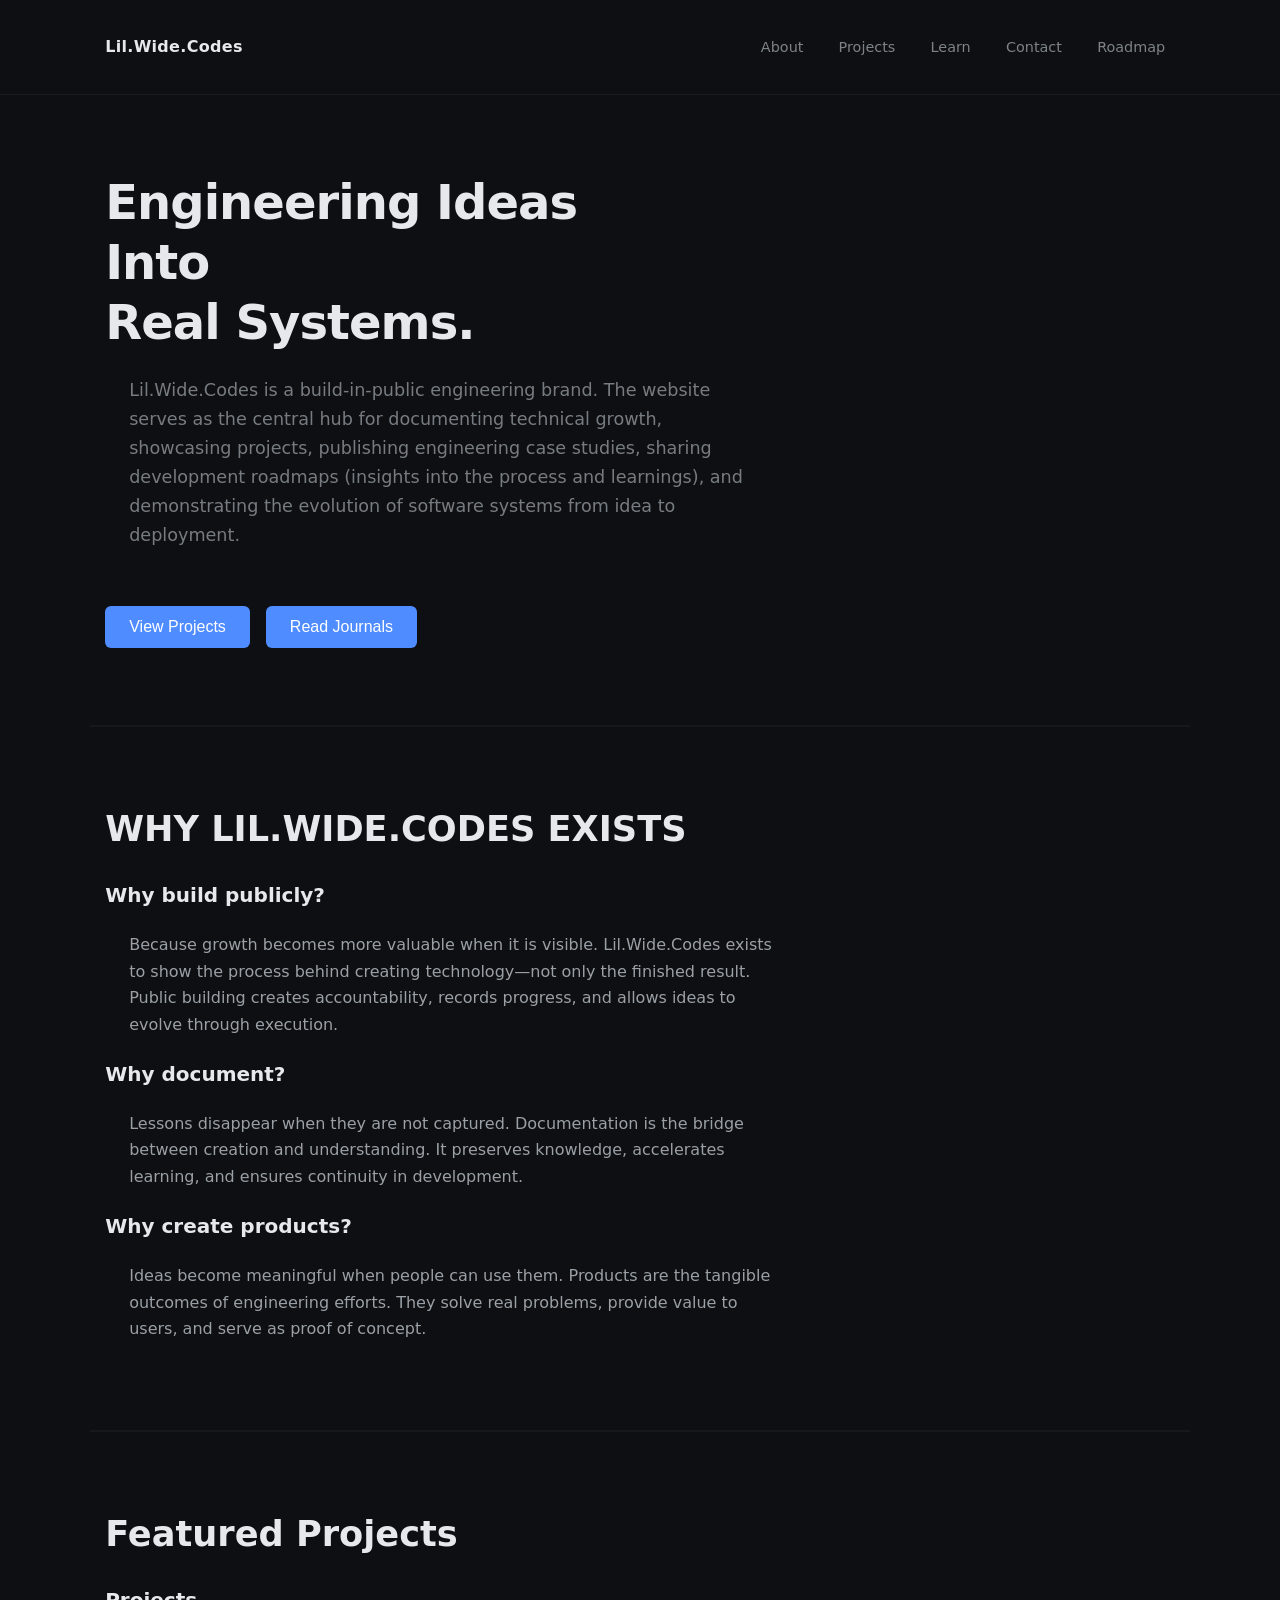
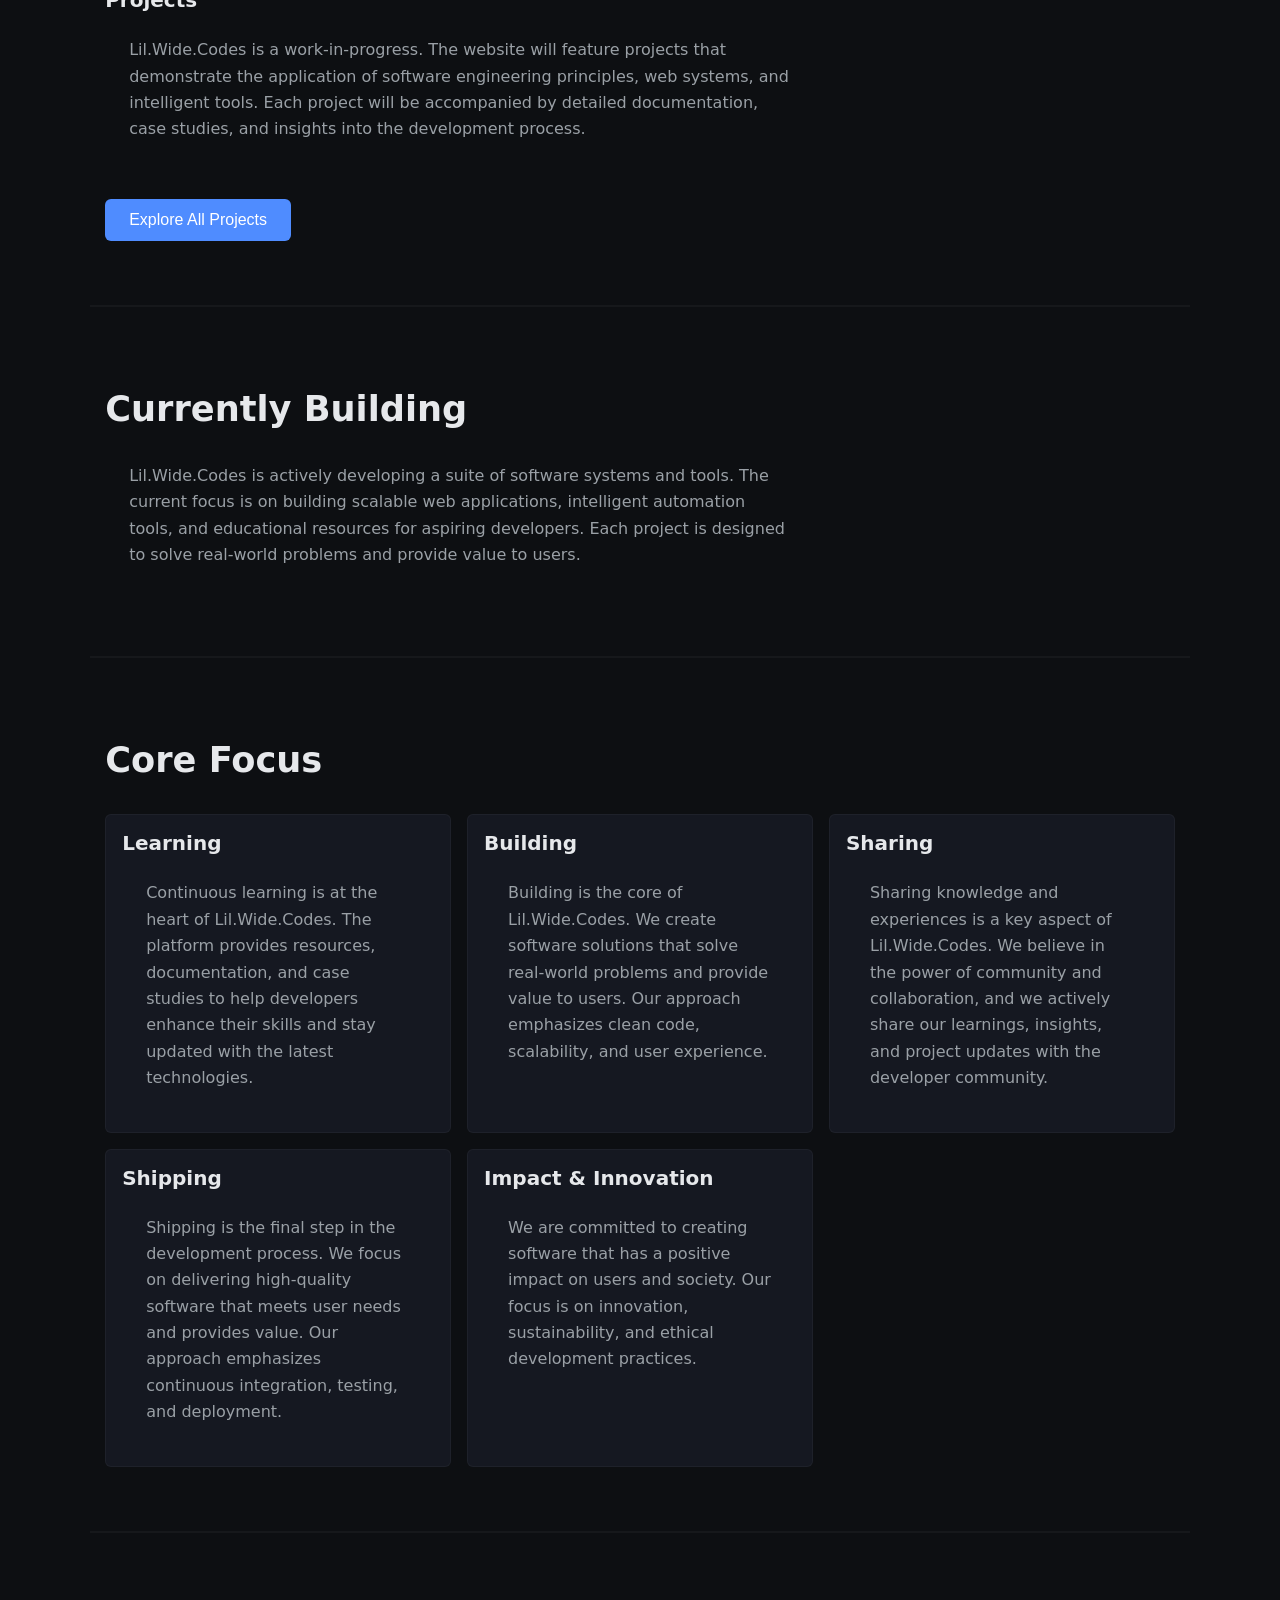
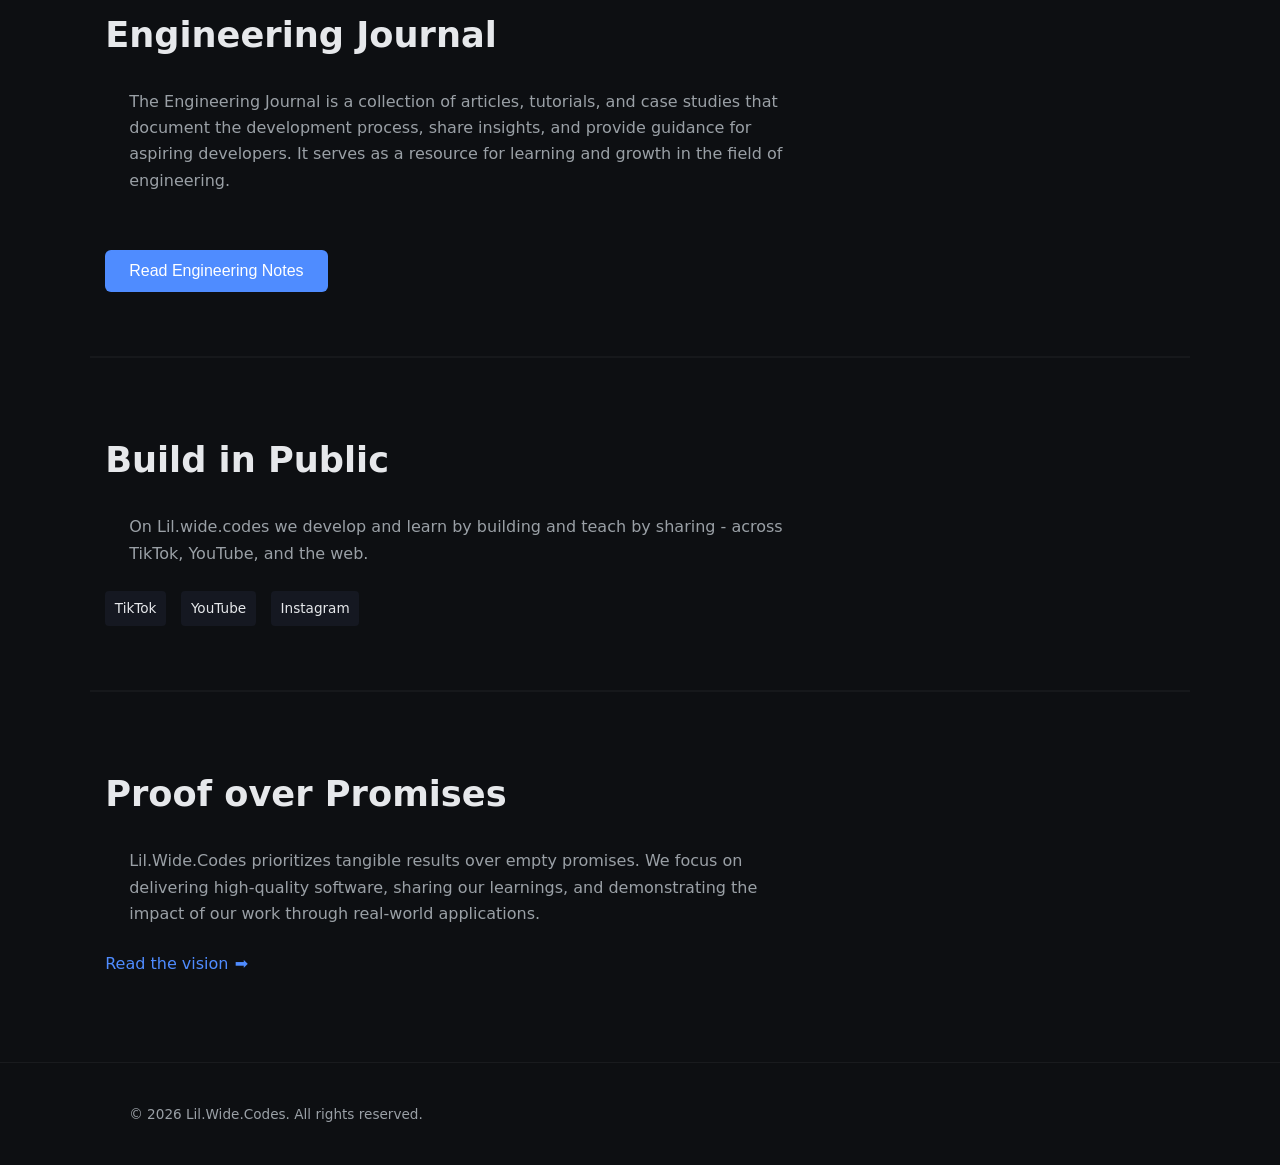
==== commit d2be5b2d: "data stucturing day two" ====
--- a/index.html
+++ b/index.html
@@ -52,32 +52,65 @@
           roadmaps (insights into the process and learnings), and demonstrating
           the evolution of software systems from idea to deployment.
         </p>
+
+        <button class="cta-button">
+          <a href="pages/projects.html">View Projects</a>
+          <a href="pages/learn.html">Read Journals</a>
+        </button>
       </section>
 
       <!--FOCUS-->
       <section class="container">
-        <h2>Focus</h2>
-        <p>
-          The current focus is software engineering - building websites and
-          systems with clean structure, performance in mind, and long-term
-          scalability.
+        <h2>WHY LIL.WIDE.CODES EXISTS</h2>
+
+        <h3>Why build publicly?</h3>
+        <p>
+          Because growth becomes more valuable when it is visible.
+          Lil.Wide.Codes exists to show the process behind creating
+          technology—not only the finished result. Public building creates
+          accountability, records progress, and allows ideas to evolve through
+          execution.
+        </p>
+
+        <h3>Why document?</h3>
+        <p>
+          Lessons disappear when they are not captured. Documentation is the
+          bridge between creation and understanding. It preserves knowledge,
+          accelerates learning, and ensures continuity in development.
+        </p>
+
+        <h3>Why create products?</h3>
+        <p>
+          Ideas become meaningful when people can use them. Products are the
+          tangible outcomes of engineering efforts. They solve real problems,
+          provide value to users, and serve as proof of concept.
         </p>
       </section>
 
       <section class="container">
-        <h2>Process</h2>
-        <p>
-          Every project starts with structure. planning comes first, then
-          design, then code. No rushing. No shortcuts. Each version improves
-          intentionally.
-        </p>
+        <h2>Featured Projects</h2>
+
+        <h3>Projects</h3>
+        <p>
+          Lil.Wide.Codes is a work-in-progress. The website will feature
+          projects that demonstrate the application of software engineering
+          principles, web systems, and intelligent tools. Each project will be
+          accompanied by detailed documentation, case studies, and insights into
+          the development process.
+        </p>
+        <button class="cta-button">
+          <a href="pages/projects.html">Explore All Projects</a>
+        </button>
       </section>
 
       <section class="container">
-        <h2>Direction</h2>
-        <p>
-          Lil.Wide.Codes evolves in phases - from web systems to layer software
-          products, automation, and intelligent tools over time.
+        <h2>Currently Building</h2>
+        <p>
+          Lil.Wide.Codes is actively developing a suite of software systems and
+          tools. The current focus is on building scalable web applications,
+          intelligent automation tools, and educational resources for aspiring
+          developers. Each project is designed to solve real-world problems and
+          provide value to users.
         </p>
       </section>
 
@@ -86,25 +119,63 @@
         <h2>Core Focus</h2>
         <div class="focus-grid">
           <article class="focus-card">
-            <h3>Software Engineering</h3>
-            <p>
-              Structured thinking, clean architecture, and problem-solving
-              through code.
-            </p>
-          </article>
-          <article class="focus-card">
-            <h3>Web Systems</h3>
-            <p>Modern, scalable websites built with strong fundamentals.</p>
+            <h3>Learning</h3>
+            <p>
+              Continuous learning is at the heart of Lil.Wide.Codes. The
+              platform provides resources, documentation, and case studies to
+              help developers enhance their skills and stay updated with the
+              latest technologies.
+            </p>
+          </article>
+          <article class="focus-card">
+            <h3>Building</h3>
+            <p>
+              Building is the core of Lil.Wide.Codes. We create software
+              solutions that solve real-world problems and provide value to
+              users. Our approach emphasizes clean code, scalability, and user
+              experience.
+            </p>
+          </article>
+          <article class="focus-card">
+            <h3>Sharing</h3>
+            <p>
+              Sharing knowledge and experiences is a key aspect of
+              Lil.Wide.Codes. We believe in the power of community and
+              collaboration, and we actively share our learnings, insights, and
+              project updates with the developer community.
+            </p>
+          </article>
+          <article class="focus-card">
+            <h3>Shipping</h3>
+            <p>
+              Shipping is the final step in the development process. We focus on
+              delivering high-quality software that meets user needs and
+              provides value. Our approach emphasizes continuous integration,
+              testing, and deployment.
+            </p>
+          </article>
+          <article class="focus-card">
+            <h3>Impact & Innovation</h3>
+            <p>
+              We are committed to creating software that has a positive impact
+              on users and society. Our focus is on innovation, sustainability,
+              and ethical development practices.
+            </p>
           </article>
         </div>
       </section>
-      <!--FEATURE PROJECTS-->
-      <section class="featured-projects container">
-        <h2>Featured Work</h2>
-        <div class="projects-preview">
-          <!--project cards will be populated later-->
-          <p class="muted-text">Projects coming soon.</p>
-        </div>
+      <!--Engineering Journal-->
+      <section class="engineering-journal container">
+        <h2>Engineering Journal</h2>
+        <p>
+          The Engineering Journal is a collection of articles, tutorials, and
+          case studies that document the development process, share insights,
+          and provide guidance for aspiring developers. It serves as a resource
+          for learning and growth in the field of engineering.
+        </p>
+        <button class="cta-button">
+          <a href="pages/learn.html">Read Engineering Notes</a>
+        </button>
       </section>
       <!--BUILD IN PUBLIC-->
       <section class="build-public container">
@@ -119,12 +190,13 @@
           <a href="#" arial-label="Instagram">Instagram</a>
         </div>
       </section>
-      <!--VISION TEASER-->
-      <section class="vision-teaser container">
-        <h2>Long-Term Vision</h2>
-        <p>
-          This is a long game - mastering software, building systems, and
-          creating impact.
+      <!--Proof over promises-->
+      <section class="proof-over-promises container">
+        <h2>Proof over Promises</h2>
+        <p>
+          Lil.Wide.Codes prioritizes tangible results over empty promises. We
+          focus on delivering high-quality software, sharing our learnings, and
+          demonstrating the impact of our work through real-world applications.
         </p>
         <a href="pages/vision.html" class="text-link">Read the vision</a>
       </section>
--- a/assets/css/components.css
+++ b/assets/css/components.css
@@ -296,3 +296,48 @@
   background-color: var(--color-accent);
   z-index: 999;
 }
+
+/* CTA BUTTON */
+
+.cta-button {
+  margin-top: 2rem;
+  display: inline-flex;
+  gap: 1rem;
+  background-color: var(--color-bg);
+  width: fit-content;
+  border: none;
+}
+
+.cta-button a {
+  background-color: var(--color-accent);
+  color: #fff;
+  padding: 0.75rem 1.5rem;
+  font-size: 1rem;
+  font-weight: 500;
+  border-radius: 6px;
+  border: none;
+  cursor: pointer;
+  text-decoration: none;
+  transition: background-color 0.2s ease;
+}
+
+.cta-button a:hover {
+  background-color: #e64a19;
+  transform: translateY(-2px);
+}
+
+/* active effect (when clicked) */
+.cta-button a:active {
+  transform: translateY(0);
+}
+
+/* container */
+
+.container p {
+  margin: 1.5rem;
+}
+
+.container h2 {
+  margin-top: 1rem;
+  margin-bottom: 2rem;
+}
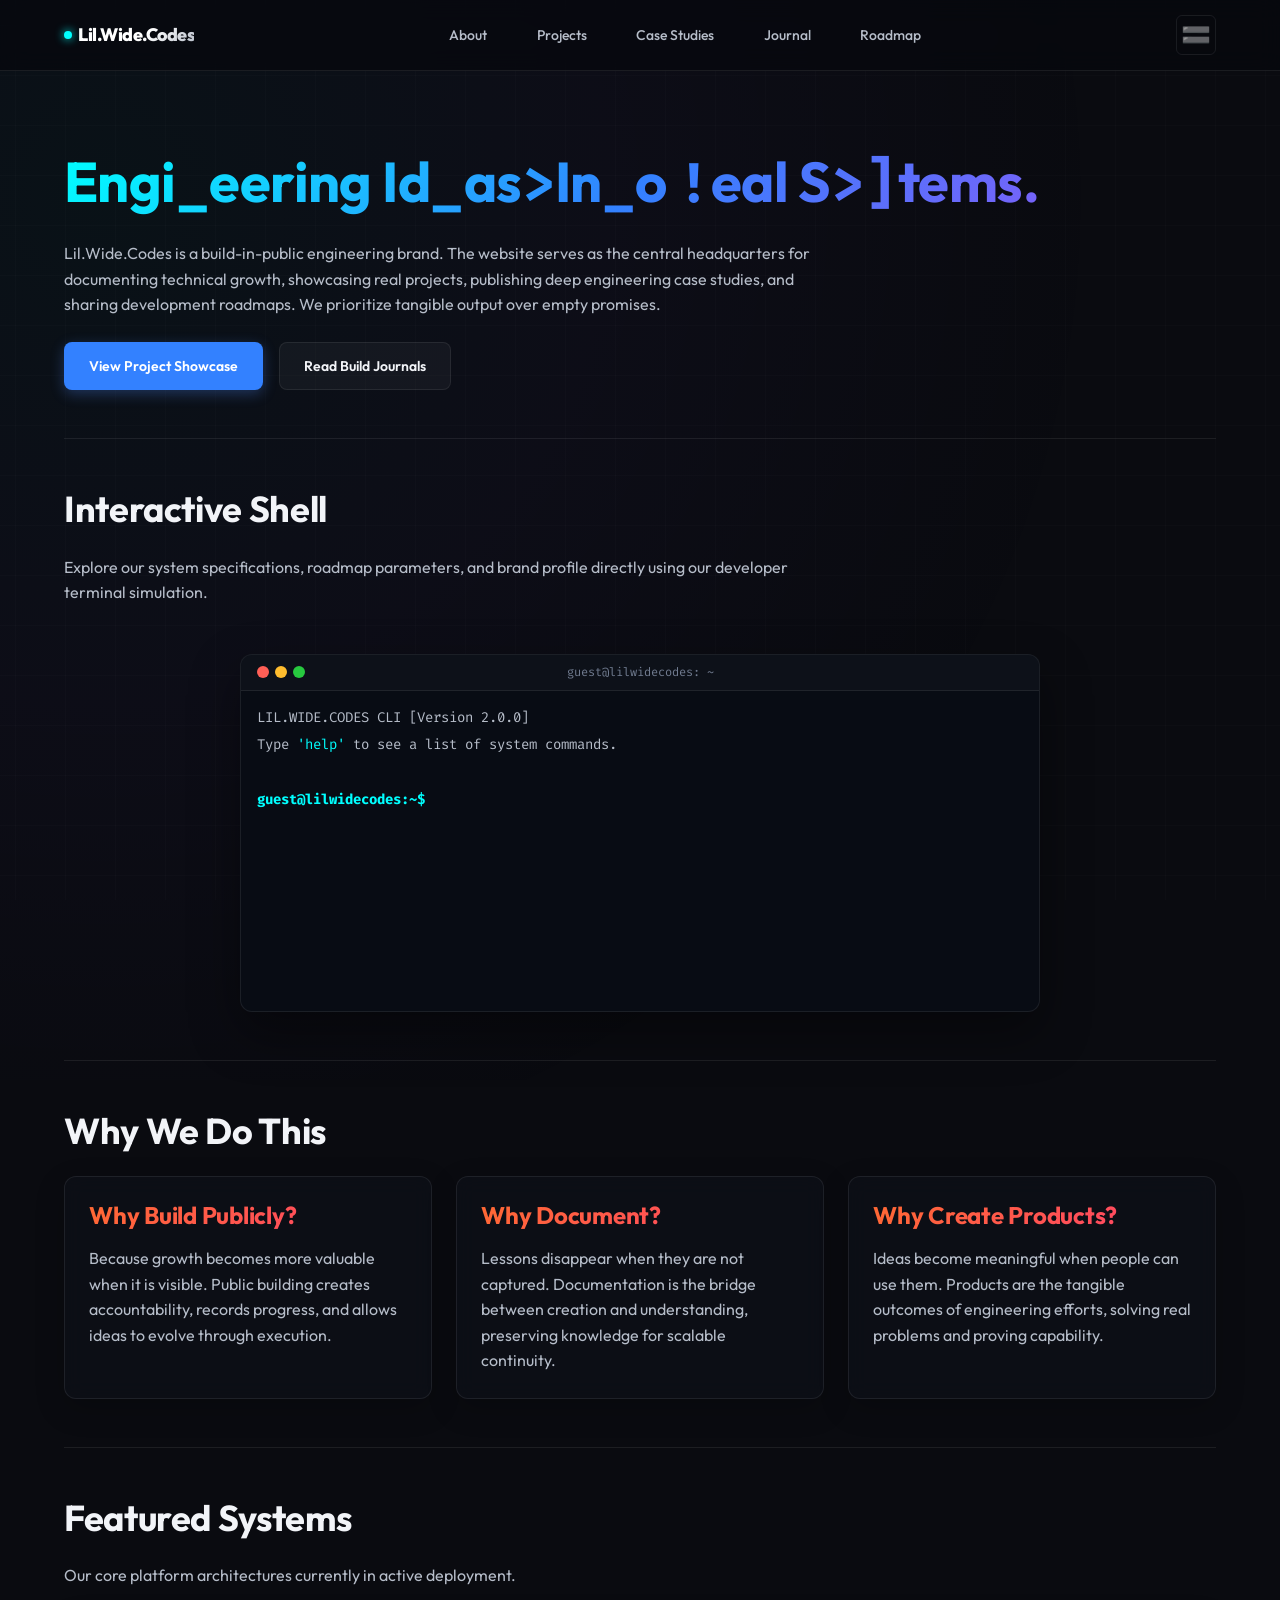
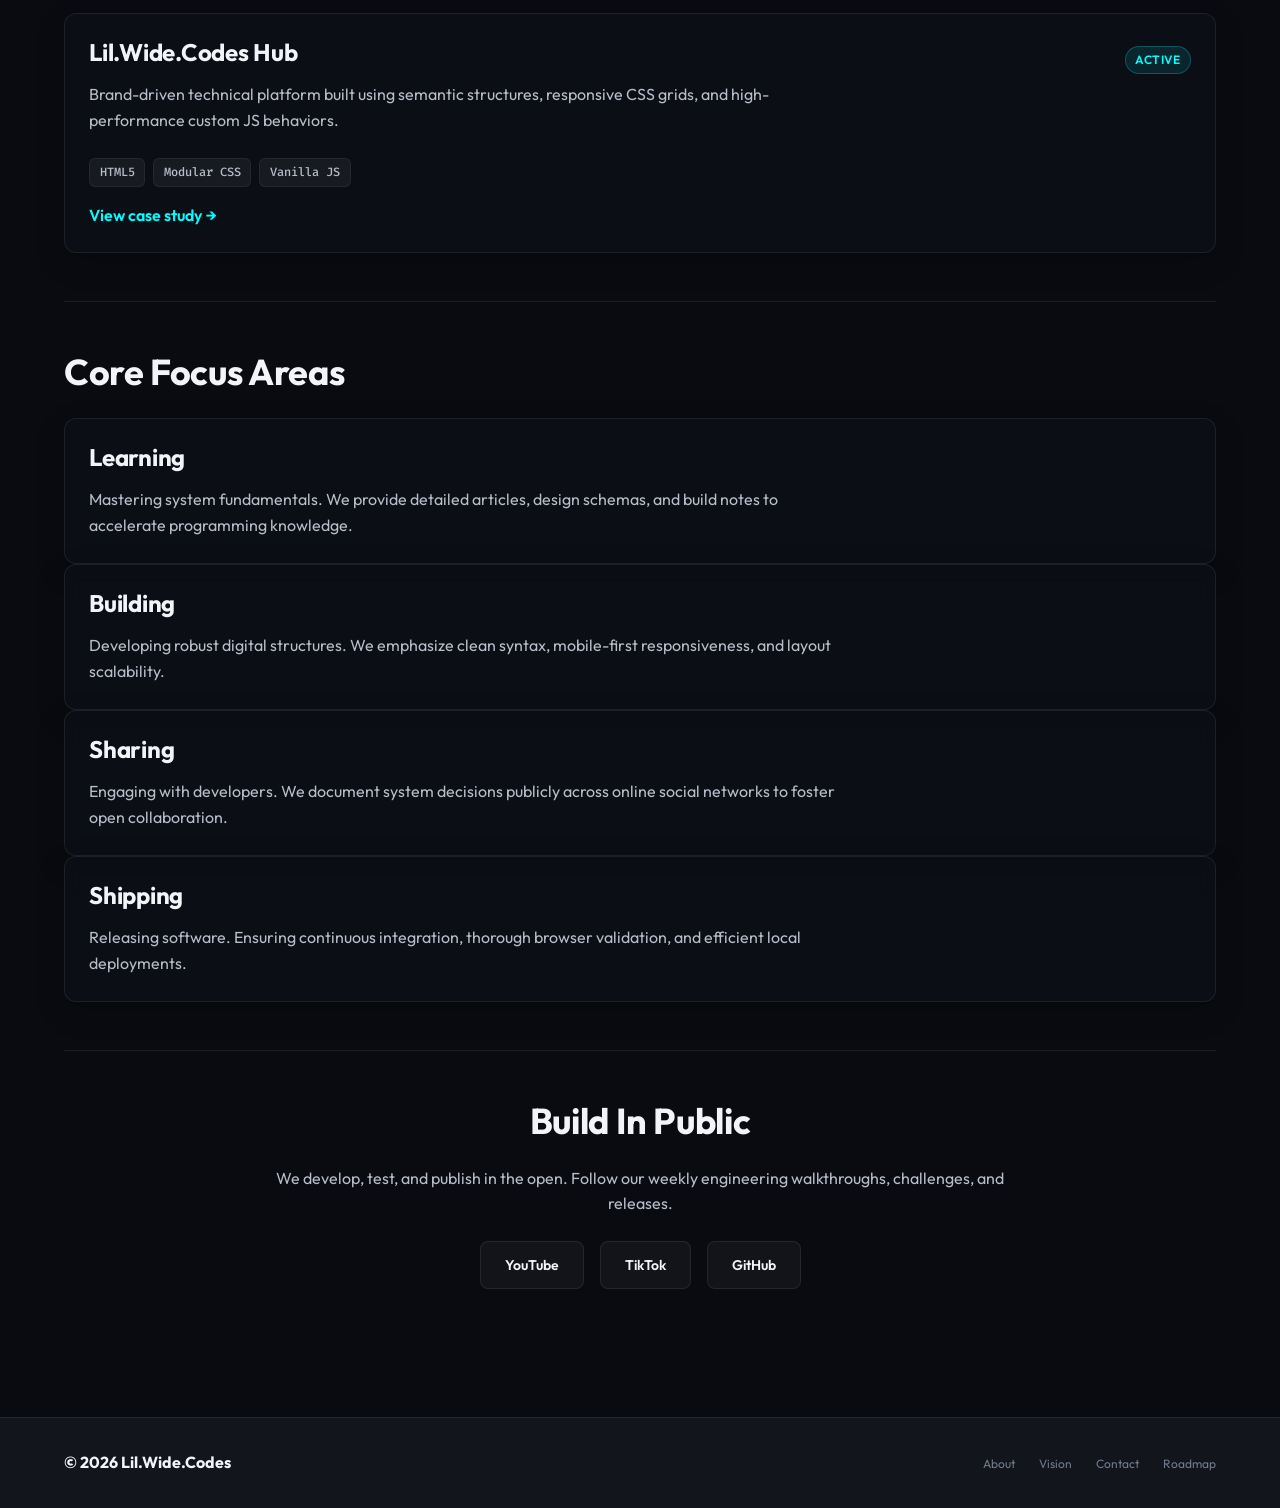
==== commit faa452b5: "pure clarity: update and add new pages for documentation, downloads, and products. Refactor CSS and " ====
--- a/index.html
+++ b/index.html
@@ -1,16 +1,59 @@
 <!doctype html>
 <html lang="en">
   <head>
+    <!-- Character encoding -->
     <meta charset="UTF-8" />
+
+    <!-- Responsive scaling -->
     <meta name="viewport" content="width=device-width, initial-scale=1.0" />
-    <title>LIL.WIDE.CODES-Building Software in Public</title>
-    <!--meta-->
+
+    <!-- Browser compatibility -->
+    <meta http-equiv="X-UA-Compatible" content="IE=edge" />
+
+    <!-- Page Title -->
+    <title>LIL.WIDE.CODES | Building Software in Public</title>
+
+    <!-- SEO -->
     <meta
       name="description"
-      content="Lil.Wide.Codes - Software engineering, web systems, and learning in public."
+      content="Lil.Wide.Codes is a technology brand documenting software engineering, building real projects, publishing case studies, and evolving through engineering principles."
     />
+
+    <meta
+      name="keywords"
+      content="software engineering, web development, projects, engineering journal, build in public, technology, software, programming"
+    />
+
     <meta name="author" content="Lil.Wide.Codes" />
-    <!--css-->
+
+    <!-- Search indexing -->
+    <meta name="robots" content="index, follow" />
+
+    <!-- Theme color -->
+    <meta name="theme-color" content="#06080e" />
+
+    <!-- Open Graph -->
+    <meta
+      property="og:title"
+      content="LIL.WIDE.CODES | Engineering Ideas Into Real Systems"
+    />
+
+    <meta
+      property="og:description"
+      content="Documenting growth, building software, and creating engineering projects publicly."
+    />
+
+    <meta property="og:type" content="website" />
+
+    <meta property="og:image" content="assets/images/preview.png" />
+
+    <!-- Twitter -->
+    <meta name="twitter:card" content="summary_large_image" />
+
+    <!-- Favicon -->
+    <link rel="icon" href="assets/images/favicon.png" type="image/png" />
+
+    <!-- CSS -->
     <link rel="stylesheet" href="assets/css/base.css" />
     <link rel="stylesheet" href="assets/css/layout.css" />
     <link rel="stylesheet" href="assets/css/components.css" />
@@ -18,197 +61,241 @@
   </head>
 
   <body>
-    <!--NAVIGATION-->
+    <!-- Scroll Progress Bar -->
     <div class="progress-bar"></div>
+
+    <!-- Header -->
     <header class="site-header">
       <nav class="nav container">
         <div class="brand">
-          <a href="index.html">Lil.Wide.Codes</a>
-        </div>
-        <button class="menu-toggle" aria-label="toggle menu">🟰</button>
+          <a href="index.html">
+            <span class="brand-dot"></span>
+            Lil.Wide.Codes
+          </a>
+        </div>
         <ul class="nav-links">
           <li><a href="pages/about.html">About</a></li>
           <li><a href="pages/projects.html">Projects</a></li>
-          <li><a href="pages/learn.html">Learn</a></li>
+          <li><a href="pages/case-studies.html">Case Studies</a></li>
+          <li><a href="pages/learn.html">Journal</a></li>
+          <li><a href="pages/roadmap.html">Roadmap</a></li>
+        </ul>
+        <div class="nav-actions">
+          <button class="menu-toggle" aria-label="toggle menu">🟰</button>
+        </div>
+      </nav>
+    </header>
+
+    <!-- Fullscreen Menu Overlay -->
+    <div class="nav-overlay">
+      <div class="nav-overlay-content">
+        <div class="overlay-group">
+          <h3>Platform</h3>
+          <ul>
+            <li><a href="pages/products.html">Product Releases</a></li>
+            <li><a href="pages/downloads.html">Downloads</a></li>
+            <li><a href="pages/documentation.html">Documentation</a></li>
+          </ul>
+        </div>
+        <div class="overlay-group">
+          <h3>Engineering</h3>
+          <ul>
+            <li><a href="pages/projects.html">Project Showcase</a></li>
+            <li><a href="pages/case-studies.html">Case Studies</a></li>
+            <li><a href="pages/roadmap.html">Roadmap</a></li>
+          </ul>
+        </div>
+        <div class="overlay-group">
+          <h3>Philosophy</h3>
+          <ul>
+            <li><a href="pages/learn.html">Journal / Learn</a></li>
+            <li><a href="pages/about.html">About Brand</a></li>
+            <li><a href="pages/vision.html">Vision Plan</a></li>
+            <li><a href="pages/contact.html">Contact Us</a></li>
+          </ul>
+        </div>
+      </div>
+    </div>
+
+    <!-- Main Content -->
+    <main>
+      <!-- HERO -->
+      <section class="hero container reveal-on-scroll">
+        <h1 data-scramble class="text-gradient">
+          Engineering Ideas Into Real Systems.
+        </h1>
+        <p class="hero-subtext">
+          Lil.Wide.Codes is a build-in-public engineering brand. The website
+          serves as the central headquarters for documenting technical growth, showcasing
+          real projects, publishing deep engineering case studies, and sharing development
+          roadmaps. We prioritize tangible output over empty promises.
+        </p>
+
+        <div class="btn-group">
+          <a href="pages/projects.html" class="btn btn-primary">View Project Showcase</a>
+          <a href="pages/learn.html" class="btn btn-secondary">Read Build Journals</a>
+        </div>
+      </section>
+
+      <!-- TERMINAL CLI WIDGET -->
+      <section class="container reveal-on-scroll">
+        <h2>Interactive Shell</h2>
+        <p>Explore our system specifications, roadmap parameters, and brand profile directly using our developer terminal simulation.</p>
+        
+        <div class="terminal-window" id="terminal-widget">
+          <div class="terminal-header">
+            <div class="terminal-dots">
+              <span class="terminal-dot red"></span>
+              <span class="terminal-dot yellow"></span>
+              <span class="terminal-dot green"></span>
+            </div>
+            <div class="terminal-title">guest@lilwidecodes: ~</div>
+            <div style="width: 48px;"></div>
+          </div>
+          <div class="terminal-body">
+            <div class="terminal-line">LIL.WIDE.CODES CLI [Version 2.0.0]</div>
+            <div class="terminal-line">Type <span style="color: var(--color-accent-cyan)">'help'</span> to see a list of system commands.</div>
+            <div class="terminal-line">&nbsp;</div>
+            <div class="terminal-input-line">
+              <span class="terminal-prompt">guest@lilwidecodes:~$</span>
+              <input type="text" class="terminal-text-input" autofocus spellcheck="false" />
+            </div>
+          </div>
+        </div>
+      </section>
+
+      <!-- FOCUS: Why build publicly -->
+      <section class="container reveal-on-scroll">
+        <h2>Why We Do This</h2>
+        <div class="grid-3">
+          
+          <article class="card interactive-glow">
+            <div class="card-content">
+              <h3 class="text-gradient-orange">Why Build Publicly?</h3>
+              <p style="margin-bottom: 0;">
+                Because growth becomes more valuable when it is visible. Public building creates accountability, records progress, and allows ideas to evolve through execution.
+              </p>
+            </div>
+          </article>
+
+          <article class="card interactive-glow">
+            <div class="card-content">
+              <h3 class="text-gradient-orange">Why Document?</h3>
+              <p style="margin-bottom: 0;">
+                Lessons disappear when they are not captured. Documentation is the bridge between creation and understanding, preserving knowledge for scalable continuity.
+              </p>
+            </div>
+          </article>
+
+          <article class="card interactive-glow">
+            <div class="card-content">
+              <h3 class="text-gradient-orange">Why Create Products?</h3>
+              <p style="margin-bottom: 0;">
+                Ideas become meaningful when people can use them. Products are the tangible outcomes of engineering efforts, solving real problems and proving capability.
+              </p>
+            </div>
+          </article>
+          
+        </div>
+      </section>
+
+      <!-- FEATURED PROJECTS -->
+      <section class="container reveal-on-scroll">
+        <h2>Featured Systems</h2>
+        <p>Our core platform architectures currently in active deployment.</p>
+        
+        <div class="project-grid" style="margin-top: var(--space-md);">
+          <article class="project-card interactive-glow">
+            <div class="card-content">
+              <div class="flex-row">
+                <h3>Lil.Wide.Codes Hub</h3>
+                <span class="status-badge active">Active</span>
+              </div>
+              <p>
+                Brand-driven technical platform built using semantic structures, responsive CSS grids, and high-performance custom JS behaviors.
+              </p>
+              <ul class="tech-stack">
+                <li>HTML5</li>
+                <li>Modular CSS</li>
+                <li>Vanilla JS</li>
+              </ul>
+              <a href="pages/case-studies.html" class="text-link">View case study</a>
+            </div>
+          </article>
+        </div>
+      </section>
+
+      <!-- CORE FOCUS MATRIX -->
+      <section class="container reveal-on-scroll">
+        <h2>Core Focus Areas</h2>
+        
+        <div class="focus-grid">
+          <article class="card interactive-glow">
+            <div class="card-content">
+              <h3>Learning</h3>
+              <p style="margin-bottom: 0;">
+                Mastering system fundamentals. We provide detailed articles, design schemas, and build notes to accelerate programming knowledge.
+              </p>
+            </div>
+          </article>
+
+          <article class="card interactive-glow">
+            <div class="card-content">
+              <h3>Building</h3>
+              <p style="margin-bottom: 0;">
+                Developing robust digital structures. We emphasize clean syntax, mobile-first responsiveness, and layout scalability.
+              </p>
+            </div>
+          </article>
+
+          <article class="card interactive-glow">
+            <div class="card-content">
+              <h3>Sharing</h3>
+              <p style="margin-bottom: 0;">
+                Engaging with developers. We document system decisions publicly across online social networks to foster open collaboration.
+              </p>
+            </div>
+          </article>
+
+          <article class="card interactive-glow">
+            <div class="card-content">
+              <h3>Shipping</h3>
+              <p style="margin-bottom: 0;">
+                Releasing software. Ensuring continuous integration, thorough browser validation, and efficient local deployments.
+              </p>
+            </div>
+          </article>
+        </div>
+      </section>
+
+      <!-- BUILD IN PUBLIC -->
+      <section class="container reveal-on-scroll" style="text-align: center;">
+        <h2>Build In Public</h2>
+        <p style="margin-inline: auto;">
+          We develop, test, and publish in the open. Follow our weekly engineering walkthroughs, challenges, and releases.
+        </p>
+        <div class="btn-group" style="justify-content: center;">
+          <a href="#" class="btn btn-secondary">YouTube</a>
+          <a href="#" class="btn btn-secondary">TikTok</a>
+          <a href="#" class="btn btn-secondary">GitHub</a>
+        </div>
+      </section>
+    </main>
+
+    <!-- FOOTER -->
+    <footer class="site-footer">
+      <div class="container footer-content">
+        <div class="footer-logo">&copy; 2026 Lil.Wide.Codes</div>
+        <ul class="footer-links">
+          <li><a href="pages/about.html">About</a></li>
+          <li><a href="pages/vision.html">Vision</a></li>
           <li><a href="pages/contact.html">Contact</a></li>
           <li><a href="pages/roadmap.html">Roadmap</a></li>
         </ul>
-      </nav>
-    </header>
-
-    <!--MAIN-->
-    <main>
-      <!--HERO-->
-      <section class="hero container">
-        <h1>
-          Engineering Ideas<br />
-          Into <br />
-          Real Systems.
-        </h1>
-        <p class="hero-subtext">
-          Lil.Wide.Codes is a build-in-public engineering brand. The website
-          serves as the central hub for documenting technical growth, showcasing
-          projects, publishing engineering case studies, sharing development
-          roadmaps (insights into the process and learnings), and demonstrating
-          the evolution of software systems from idea to deployment.
-        </p>
-
-        <button class="cta-button">
-          <a href="pages/projects.html">View Projects</a>
-          <a href="pages/learn.html">Read Journals</a>
-        </button>
-      </section>
-
-      <!--FOCUS-->
-      <section class="container">
-        <h2>WHY LIL.WIDE.CODES EXISTS</h2>
-
-        <h3>Why build publicly?</h3>
-        <p>
-          Because growth becomes more valuable when it is visible.
-          Lil.Wide.Codes exists to show the process behind creating
-          technology—not only the finished result. Public building creates
-          accountability, records progress, and allows ideas to evolve through
-          execution.
-        </p>
-
-        <h3>Why document?</h3>
-        <p>
-          Lessons disappear when they are not captured. Documentation is the
-          bridge between creation and understanding. It preserves knowledge,
-          accelerates learning, and ensures continuity in development.
-        </p>
-
-        <h3>Why create products?</h3>
-        <p>
-          Ideas become meaningful when people can use them. Products are the
-          tangible outcomes of engineering efforts. They solve real problems,
-          provide value to users, and serve as proof of concept.
-        </p>
-      </section>
-
-      <section class="container">
-        <h2>Featured Projects</h2>
-
-        <h3>Projects</h3>
-        <p>
-          Lil.Wide.Codes is a work-in-progress. The website will feature
-          projects that demonstrate the application of software engineering
-          principles, web systems, and intelligent tools. Each project will be
-          accompanied by detailed documentation, case studies, and insights into
-          the development process.
-        </p>
-        <button class="cta-button">
-          <a href="pages/projects.html">Explore All Projects</a>
-        </button>
-      </section>
-
-      <section class="container">
-        <h2>Currently Building</h2>
-        <p>
-          Lil.Wide.Codes is actively developing a suite of software systems and
-          tools. The current focus is on building scalable web applications,
-          intelligent automation tools, and educational resources for aspiring
-          developers. Each project is designed to solve real-world problems and
-          provide value to users.
-        </p>
-      </section>
-
-      <!--CORE FOCUS-->
-      <section class="core-focus container">
-        <h2>Core Focus</h2>
-        <div class="focus-grid">
-          <article class="focus-card">
-            <h3>Learning</h3>
-            <p>
-              Continuous learning is at the heart of Lil.Wide.Codes. The
-              platform provides resources, documentation, and case studies to
-              help developers enhance their skills and stay updated with the
-              latest technologies.
-            </p>
-          </article>
-          <article class="focus-card">
-            <h3>Building</h3>
-            <p>
-              Building is the core of Lil.Wide.Codes. We create software
-              solutions that solve real-world problems and provide value to
-              users. Our approach emphasizes clean code, scalability, and user
-              experience.
-            </p>
-          </article>
-          <article class="focus-card">
-            <h3>Sharing</h3>
-            <p>
-              Sharing knowledge and experiences is a key aspect of
-              Lil.Wide.Codes. We believe in the power of community and
-              collaboration, and we actively share our learnings, insights, and
-              project updates with the developer community.
-            </p>
-          </article>
-          <article class="focus-card">
-            <h3>Shipping</h3>
-            <p>
-              Shipping is the final step in the development process. We focus on
-              delivering high-quality software that meets user needs and
-              provides value. Our approach emphasizes continuous integration,
-              testing, and deployment.
-            </p>
-          </article>
-          <article class="focus-card">
-            <h3>Impact & Innovation</h3>
-            <p>
-              We are committed to creating software that has a positive impact
-              on users and society. Our focus is on innovation, sustainability,
-              and ethical development practices.
-            </p>
-          </article>
-        </div>
-      </section>
-      <!--Engineering Journal-->
-      <section class="engineering-journal container">
-        <h2>Engineering Journal</h2>
-        <p>
-          The Engineering Journal is a collection of articles, tutorials, and
-          case studies that document the development process, share insights,
-          and provide guidance for aspiring developers. It serves as a resource
-          for learning and growth in the field of engineering.
-        </p>
-        <button class="cta-button">
-          <a href="pages/learn.html">Read Engineering Notes</a>
-        </button>
-      </section>
-      <!--BUILD IN PUBLIC-->
-      <section class="build-public container">
-        <h2>Build in Public</h2>
-        <p>
-          On Lil.wide.codes we develop and learn by building and teach by
-          sharing - across TikTok, YouTube, and the web.
-        </p>
-        <div class="social-links">
-          <a href="#" arial-label="TikTok">TikTok</a>
-          <a href="#" arial-label="YouTube">YouTube</a>
-          <a href="#" arial-label="Instagram">Instagram</a>
-        </div>
-      </section>
-      <!--Proof over promises-->
-      <section class="proof-over-promises container">
-        <h2>Proof over Promises</h2>
-        <p>
-          Lil.Wide.Codes prioritizes tangible results over empty promises. We
-          focus on delivering high-quality software, sharing our learnings, and
-          demonstrating the impact of our work through real-world applications.
-        </p>
-        <a href="pages/vision.html" class="text-link">Read the vision</a>
-      </section>
-    </main>
-    <!--FOOTER-->
-    <footer class="site-footer">
-      <div class="container">
-        <p>&copy; 2026 Lil.Wide.Codes. All rights reserved.</p>
       </div>
     </footer>
 
-    <!--JS-->
+    <!-- JS -->
     <script src="assets/js/navigation.js"></script>
     <script src="assets/js/main.js"></script>
   </body>
--- a/assets/css/base.css
+++ b/assets/css/base.css
@@ -1,38 +1,59 @@
-/* BASE CSS - Lil.Wide.Codes V1 | Purpose: Reset, variables, typography */
+/* BASE CSS - Lil.Wide.Codes V2 | Purpose: Reset, design system, typography */
+
+@import url('https://fonts.googleapis.com/css2?family=Fira+Code:wght@400;500&family=Outfit:wght@300;400;500;600;700;800&display=swap');
 
 /* CSS VARIABLES */
 :root {
-  /*Colors*/
-  --color-bg: #0d0f12;
-  --color-surface: #151821;
-  --color-text-primary: #e6e8eb;
-  --color-text-secondary: #9aa0a6;
-  --color-accent: #4f8cff;
-
-  /* Typography */
-  --font-primary:
-    system-ui, -apple-system, BlinkMacSystemFont, "Segoe UI", Roboto, Oxygen,
-    Ubuntu, Cantarell, "Open Sans", "Helvetica Neue", sans-serif;
-
-  --font-main:
-    system-ui, -apple-system, BlinkMacSystemFont, "Segoe UI", sans-serif;
+  /* HSL Color System */
+  --bg-raw: 224 25% 5%;
+  --surface-raw: 224 20% 9%;
+  --surface-hover-raw: 224 18% 13%;
+  --accent-cyan-raw: 180 100% 50%;
+  --accent-blue-raw: 217 100% 60%;
+  --accent-purple-raw: 263 90% 65%;
+  --accent-orange-raw: 16 100% 60%;
+  
+  --color-bg: hsl(var(--bg-raw));
+  --color-surface: hsl(var(--surface-raw));
+  --color-surface-hover: hsl(var(--surface-hover-raw));
+  --color-surface-glass: rgba(13, 17, 25, 0.7);
+  
+  --color-text-primary: hsl(220 30% 96%);
+  --color-text-secondary: hsl(218 15% 75%);
+  --color-text-muted: hsl(218 12% 50%);
+  
+  --color-accent-cyan: hsl(var(--accent-cyan-raw));
+  --color-accent-blue: hsl(var(--accent-blue-raw));
+  --color-accent-purple: hsl(var(--accent-purple-raw));
+  --color-accent-orange: hsl(var(--accent-orange-raw));
+  
+  --color-border: rgba(255, 255, 255, 0.08);
+  --color-border-glow: rgba(0, 242, 254, 0.15);
+  
+  /* Fonts */
+  --font-primary: 'Outfit', system-ui, -apple-system, sans-serif;
+  --font-mono: 'Fira Code', monospace;
 
   /* Layout */
-  --max-width: 1100px;
+  --max-width: 1200px;
+  --transition-smooth: all 0.3s cubic-bezier(0.4, 0, 0.2, 1);
+  --transition-fast: all 0.15s ease;
 
-  --text-xs: 0.8rem;
-  --text-sm: 0.95rem;
+  /* Sizes */
+  --text-xs: 0.75rem;
+  --text-sm: 0.875rem;
   --text-md: 1rem;
-  --text-lg: 1.25rem;
-  --text-xl: 1.75rem;
-  --text-xxl: 2.4rem;
+  --text-lg: 1.125rem;
+  --text-xl: 1.5rem;
+  --text-xxl: 2.25rem;
+  --text-xxxl: 3.5rem;
 
-  --space-xs: 0.8rem;
-  --space-sm: 0.95rem;
-  --space-md: 1rem;
-  --space-lg: 1.25rem;
-  --space-xl: 1.75rem;
-  --space-xxl: 2.4rem;
+  --space-xs: 0.5rem;
+  --space-sm: 1rem;
+  --space-md: 1.5rem;
+  --space-lg: 2rem;
+  --space-xl: 3rem;
+  --space-xxl: 5rem;
 }
 
 /* RESET */
@@ -46,68 +67,103 @@
 
 html {
   scroll-behavior: smooth;
+  height: 100%;
 }
 
 body {
-  font-family: var(--font-main);
+  font-family: var(--font-primary);
   background-color: var(--color-bg);
   color: var(--color-text-primary);
-  line-height: 1.65;
+  line-height: 1.6;
   -webkit-font-smoothing: antialiased;
   font-size: var(--text-md);
+  min-height: 100%;
+  overflow-x: hidden;
+  position: relative;
+}
+
+/* Custom Scrollbar */
+::-webkit-scrollbar {
+  width: 8px;
+}
+::-webkit-scrollbar-track {
+  background: var(--color-bg);
+}
+::-webkit-scrollbar-thumb {
+  background: rgba(255, 255, 255, 0.1);
+  border-radius: 4px;
+}
+::-webkit-scrollbar-thumb:hover {
+  background: var(--color-accent-blue);
 }
 
 /* TYPOGRAPHY */
-h1,
-h2,
-h3,
-h4 {
-  font-weight: 600;
-  line-height: 1.25;
+h1, h2, h3, h4, h5, h6 {
+  font-family: var(--font-primary);
+  font-weight: 700;
+  line-height: 1.2;
+  letter-spacing: -0.01em;
+  color: var(--color-text-primary);
 }
 
 h1 {
-  font-size: clamp(2.2rem, 4vw, 3rem);
-  letter-spacing: -0.02em;
+  font-size: clamp(2.2rem, 5vw, var(--text-xxxl));
+  margin-bottom: var(--space-md);
 }
 
 h2 {
-  font-size: clamp(1.6rem, 3vw, 2.2rem);
-  margin-top: 2.5rem;
+  font-size: clamp(1.6rem, 3vw, var(--text-xxl));
+  margin-bottom: var(--space-md);
 }
 
 h3 {
-  font-size: var(--text-lg);
+  font-size: var(--text-xl);
+  margin-bottom: var(--space-sm);
 }
 
 p {
   color: var(--color-text-secondary);
-  max-width: 65ch;
+  margin-bottom: var(--space-md);
+  max-width: 68ch;
 }
 
-/* LINKS */
+/* Links */
 a {
   color: var(--color-text-primary);
   text-decoration: none;
-}
-
-a:hover {
-  color: var(--color-accent);
+  transition: var(--transition-fast);
 }
 
 /* UTILITIES */
 .container {
-  width: 100%;
+  width: 90%;
   max-width: var(--max-width);
   margin-inline: auto;
-  padding-inline: var(--space-sm);
+}
+
+.mono {
+  font-family: var(--font-mono);
+}
+
+.text-gradient {
+  background: linear-gradient(135deg, var(--color-accent-cyan), var(--color-accent-blue) 50%, var(--color-accent-purple));
+  -webkit-background-clip: text;
+  -webkit-text-fill-color: transparent;
+  background-clip: text;
+}
+
+.text-gradient-orange {
+  background: linear-gradient(135deg, var(--color-accent-orange), #ff416c);
+  -webkit-background-clip: text;
+  -webkit-text-fill-color: transparent;
+  background-clip: text;
 }
 
 .muted-text {
-  color: var(--color-text-secondary);
+  color: var(--color-text-muted);
 }
 
-.text-link {
-  font-weight: 500;
-  color: var(--color-accent);
+.interactive-glow {
+  position: relative;
+  overflow: hidden;
 }
--- a/assets/css/layout.css
+++ b/assets/css/layout.css
@@ -1,34 +1,90 @@
-/* LAYOUT CSS- Lil.Wide.Codes V1 | Purpose: Structure & Spacing */
-
-/* GLOBAL LAYOUT */
+/* LAYOUT CSS - Lil.Wide.Codes V2 | Purpose: Structure, Spacing & Navigation Overlay */
+
+/* Section Spacing */
 section {
-  padding-block: var (--space-lg);
-}
-
+  padding-block: var(--space-xl);
+  position: relative;
+}
+
+section + section {
+  border-top: 1px solid var(--color-border);
+}
+
+/* Site Header */
 .site-header {
-  position: sticky;
+  position: fixed;
   top: 0;
-  z-index: 100;
-  background: rgba(10, 10, 10, 0.9);
-  backdrop-filter: blur(8px);
-  padding-block: var(--space-sm);
-  border-bottom: 1px solid rgba(255, 255, 255, 0.05);
-}
-
-.site-footer {
-  padding-block: var(--space-md);
-  margin-top: var(--space-lg);
-  border-top: 1px solid rgba(255, 255, 255, 0.05);
-}
-
-/* NAVIGATION */
+  left: 0;
+  width: 100%;
+  z-index: 900;
+  background: rgba(6, 8, 14, 0.7);
+  backdrop-filter: blur(12px);
+  -webkit-backdrop-filter: blur(12px);
+  border-bottom: 1px solid var(--color-border);
+  transition: var(--transition-smooth);
+}
+
+.site-header.scrolled {
+  background: rgba(6, 8, 14, 0.9);
+  padding-block: var(--space-xs);
+  box-shadow: 0 10px 30px rgba(0, 0, 0, 0.3);
+}
+
 .nav {
   display: flex;
   justify-content: space-between;
   align-items: center;
-  min-height: 64px;
-}
-
+  height: 70px;
+}
+
+/* Logo / Brand */
+.brand {
+  display: flex;
+  align-items: center;
+  gap: 0.5rem;
+}
+
+.brand a {
+  font-size: var(--text-lg);
+  font-weight: 800;
+  letter-spacing: -0.5px;
+  background: linear-gradient(135deg, #fff 60%, var(--color-text-secondary));
+  -webkit-background-clip: text;
+  -webkit-text-fill-color: transparent;
+  display: flex;
+  align-items: center;
+  gap: 0.4rem;
+}
+
+.brand-dot {
+  width: 8px;
+  height: 8px;
+  background-color: var(--color-accent-cyan);
+  border-radius: 50%;
+  box-shadow: 0 0 10px var(--color-accent-cyan);
+  display: inline-block;
+  animation: pulse 2s infinite;
+}
+
+@keyframes pulse {
+  0% {
+    transform: scale(0.9);
+    opacity: 0.6;
+    box-shadow: 0 0 0 0 rgba(0, 242, 254, 0.4);
+  }
+  70% {
+    transform: scale(1);
+    opacity: 1;
+    box-shadow: 0 0 0 8px rgba(0, 242, 254, 0);
+  }
+  100% {
+    transform: scale(0.9);
+    opacity: 0.6;
+    box-shadow: 0 0 0 0 rgba(0, 242, 254, 0);
+  }
+}
+
+/* Desktop Nav Link List */
 .nav-links {
   display: flex;
   gap: var(--space-md);
@@ -36,95 +92,261 @@
   align-items: center;
 }
 
-/* HERO */
-.hero {
-  padding-top: var(--space-xl);
-  padding-bottom: var(--space-xl);
-}
-
-.hero h1 {
-  max-width: 20ch;
-}
-
-.hero-subtext {
-  margin-top: var(--space-sm);
-}
-
-section {
-  padding: 4rem 0;
-}
-
-.container {
-  width: min(1100px, 92%);
-  margin-inline: auto;
-}
-
-section + section {
-  border-top: 2px solid rgba(255, 255, 255, 0.04);
-}
-
-/* CORE FOCUS */
-.focus-grid {
-  display: grid;
-  grid-template-columns: repeat(auto-fit, minmax(260px, 1fr));
-  gap: var(--space-md);
-  margin-top: var(--space-md);
-}
-
-/* FEATURED PROJECTS */
-.featured-projects {
-  padding-top: var(--space-lg);
-}
-
-/* BUILD IN PUBLIC */
-.build-public p {
-  margin-top: var(--space-sm);
-}
-
-.social-links {
-  display: flex;
-  gap: var(--space-sm);
-  margin-top: var(--space-sm);
-}
-
-/* VISION */
-.vision-teaser p {
-  margin-top: var(--space-sm);
-}
-
-.vision-teaser a {
-  display: inline-block;
-  margin-top: var(--space-sm);
-}
-
-/* Menu Toggle */
+.nav-links a {
+  font-size: var(--text-sm);
+  font-weight: 500;
+  color: var(--color-text-secondary);
+  padding: 0.5rem 0.8rem;
+  border-radius: 6px;
+  position: relative;
+  transition: var(--transition-fast);
+}
+
+.nav-links a:hover {
+  color: var(--color-text-primary);
+}
+
+.nav-links a::after {
+  content: "";
+  position: absolute;
+  bottom: 0;
+  left: 50%;
+  transform: translateX(-50%);
+  width: 0;
+  height: 2px;
+  background-color: var(--color-accent-cyan);
+  transition: var(--transition-fast);
+}
+
+.nav-links a:hover::after,
+.nav-links a.active::after {
+  width: 80%;
+}
+
+.nav-links a.active {
+  color: var(--color-text-primary);
+}
+
+/* Header actions / toggle */
+.nav-actions {
+  display: flex;
+  align-items: center;
+  gap: 1rem;
+}
+
+/* Fullscreen Menu Toggle Button */
 .menu-toggle {
-  display: none;
-  font-size: 1.4rem;
   background: none;
   border: none;
   color: var(--color-text-primary);
+  font-size: 1.5rem;
   cursor: pointer;
-}
-
-/* Responsive Nav */
+  width: 40px;
+  height: 40px;
+  display: flex;
+  align-items: center;
+  justify-content: center;
+  border-radius: 6px;
+  border: 1px solid var(--color-border);
+  transition: var(--transition-fast);
+  z-index: 999;
+}
+
+.menu-toggle:hover {
+  background: rgba(255, 255, 255, 0.05);
+  border-color: var(--color-accent-blue);
+  color: var(--color-accent-cyan);
+}
+
+/* Fullscreen Navigation Overlay */
+.nav-overlay {
+  position: fixed;
+  top: 0;
+  left: 0;
+  width: 100vw;
+  height: 100vh;
+  background: rgba(6, 8, 14, 0.98);
+  backdrop-filter: blur(20px);
+  -webkit-backdrop-filter: blur(20px);
+  z-index: 950;
+  display: flex;
+  align-items: center;
+  justify-content: center;
+  opacity: 0;
+  pointer-events: none;
+  transition: opacity 0.4s cubic-bezier(0.4, 0, 0.2, 1);
+}
+
+.nav-overlay.open {
+  opacity: 1;
+  pointer-events: auto;
+}
+
+.nav-overlay-content {
+  width: 90%;
+  max-width: var(--max-width);
+  display: grid;
+  grid-template-columns: repeat(auto-fit, minmax(250px, 1fr));
+  gap: var(--space-xl);
+  transform: translateY(40px);
+  transition: transform 0.4s cubic-bezier(0.18, 0.89, 0.32, 1.28);
+}
+
+.nav-overlay.open .nav-overlay-content {
+  transform: translateY(0);
+}
+
+.overlay-group {
+  display: flex;
+  flex-direction: column;
+}
+
+.overlay-group h3 {
+  font-size: var(--text-sm);
+  text-transform: uppercase;
+  letter-spacing: 2px;
+  color: var(--color-text-muted);
+  border-bottom: 1px solid var(--color-border);
+  padding-bottom: 0.5rem;
+  margin-bottom: var(--space-sm);
+}
+
+.overlay-group ul {
+  list-style: none;
+  display: flex;
+  flex-direction: column;
+  gap: var(--space-xs);
+}
+
+.overlay-group a {
+  font-size: var(--text-lg);
+  font-weight: 600;
+  color: var(--color-text-secondary);
+  display: inline-block;
+  padding-block: 0.2rem;
+  transition: var(--transition-fast);
+}
+
+.overlay-group a:hover {
+  color: var(--color-accent-cyan);
+  transform: translateX(6px);
+}
+
+/* Page Layout Structure */
+main {
+  padding-top: 100px; /* offset sticky header */
+}
+
+/* Grids and Flexboxes */
+.grid-2 {
+  display: grid;
+  grid-template-columns: repeat(auto-fit, minmax(320px, 1fr));
+  gap: var(--space-md);
+}
+
+.grid-3 {
+  display: grid;
+  grid-template-columns: repeat(auto-fit, minmax(300px, 1fr));
+  gap: var(--space-md);
+}
+
+.flex-row {
+  display: flex;
+  justify-content: space-between;
+  align-items: center;
+  flex-wrap: wrap;
+  gap: 1rem;
+}
+
+/* Footer layout */
+.site-footer {
+  padding-block: var(--space-lg);
+  border-top: 1px solid var(--color-border);
+  background: var(--color-surface);
+  margin-top: var(--space-xxl);
+}
+
+.footer-content {
+  display: flex;
+  justify-content: space-between;
+  align-items: center;
+  flex-wrap: wrap;
+  gap: var(--space-sm);
+}
+
+.footer-logo {
+  font-weight: 700;
+}
+
+.footer-links {
+  display: flex;
+  gap: var(--space-md);
+  list-style: none;
+}
+
+.footer-links a {
+  font-size: var(--text-xs);
+  color: var(--color-text-muted);
+}
+
+.footer-links a:hover {
+  color: var(--color-text-primary);
+}
+
+/* Scroll reveal classes */
+.reveal-on-scroll {
+  opacity: 0;
+  transform: translateY(30px);
+  transition: opacity 0.8s cubic-bezier(0.4, 0, 0.2, 1), transform 0.8s cubic-bezier(0.4, 0, 0.2, 1);
+}
+
+.reveal-on-scroll.revealed {
+  opacity: 1;
+  transform: translateY(0);
+}
+
+/* Mobile responsive layout */
 @media (max-width: 768px) {
-  .menu-toggle {
-    display: block;
-  }
-
   .nav-links {
-    position: absolute;
-    top: 64px;
-    right: 0;
-    background-color: var(--color-bg);
+    display: none; /* Hide standard nav on mobile, force menu overlay usage */
+  }
+  
+  .site-header {
+    height: 60px;
+  }
+  
+  .nav {
+    height: 60px;
+  }
+  
+  main {
+    padding-top: 80px;
+  }
+  
+  .nav-overlay-content {
+    grid-template-columns: 1fr;
+    gap: var(--space-md);
+    padding: var(--space-lg);
+    max-height: 80vh;
+    overflow-y: auto;
+  }
+  
+  .overlay-group h3 {
+    margin-bottom: var(--space-xs);
+  }
+  
+  .overlay-group a {
+    font-size: var(--text-md);
+  }
+  
+  .footer-content {
     flex-direction: column;
+    text-align: center;
     gap: var(--space-sm);
-    padding: var(--space-md);
-    display: none;
-  }
-
-  .nav-links.open {
-    display: flex;
-  }
-}
+  }
+  
+  .footer-links {
+    justify-content: center;
+    flex-wrap: wrap;
+  }
+}
--- a/assets/css/components.css
+++ b/assets/css/components.css
@@ -1,343 +1,424 @@
-/* COMPONENTS CSS - Lil.Wide.Codes V1 | Purpose: Reusable UI components */
+/* COMPONENTS CSS - Lil.Wide.Codes V2 | Purpose: Glass cards, terminal widget, buttons, timelines */
 
 /* BUTTONS */
 .btn {
   display: inline-flex;
   align-items: center;
+  justify-content: center;
+  gap: 0.5rem;
+  padding: 0.75rem 1.5rem;
+  font-size: var(--text-sm);
+  font-weight: 600;
+  border-radius: 8px;
+  cursor: pointer;
+  transition: var(--transition-fast);
+  border: 1px solid transparent;
+}
+
+.btn-primary {
+  background-color: var(--color-accent-blue);
+  color: #fff;
+  box-shadow: 0 4px 14px rgba(79, 140, 255, 0.3);
+}
+
+.btn-primary:hover {
+  background-color: #3b7be3;
+  transform: translateY(-2px);
+  box-shadow: 0 6px 20px rgba(79, 140, 255, 0.4);
+}
+
+.btn-secondary {
+  background: rgba(255, 255, 255, 0.04);
+  color: var(--color-text-primary);
+  border: 1px solid var(--color-border);
+}
+
+.btn-secondary:hover {
+  background: rgba(255, 255, 255, 0.08);
+  border-color: var(--color-accent-cyan);
+  transform: translateY(-2px);
+}
+
+.btn-group {
+  display: flex;
+  gap: 1rem;
+  flex-wrap: wrap;
+  margin-top: var(--space-md);
+}
+
+/* CARDS */
+.card, .project-card, .case-card, .learn-card {
+  background: var(--color-surface-glass);
+  border: 1px solid var(--color-border);
+  border-radius: 12px;
+  padding: var(--space-md);
+  box-shadow: 0 10px 30px rgba(0, 0, 0, 0.2);
+  transition: var(--transition-smooth);
+  position: relative;
+  overflow: hidden;
+  backdrop-filter: blur(10px);
+  -webkit-backdrop-filter: blur(10px);
+}
+
+.card:hover, .project-card:hover, .case-card:hover, .learn-card:hover {
+  transform: translateY(-5px);
+  border-color: rgba(0, 242, 254, 0.25);
+  box-shadow: 0 15px 35px rgba(0, 242, 254, 0.05);
+}
+
+.card.muted, .project-card.muted, .case-card.muted, .learn-card.muted {
+  opacity: 0.6;
+}
+
+/* Spotlight Glow Effect (Requires JS) */
+.interactive-glow::before {
+  content: "";
+  position: absolute;
+  top: 0;
+  left: 0;
+  width: 100%;
+  height: 100%;
+  background: radial-gradient(
+    600px circle at var(--mouse-x, 0px) var(--mouse-y, 0px),
+    rgba(0, 242, 254, 0.08),
+    transparent 40%
+  );
+  z-index: 1;
+  pointer-events: none;
+  opacity: 0;
+  transition: opacity 0.5s ease;
+}
+
+.interactive-glow:hover::before {
+  opacity: 1;
+}
+
+.card-content {
+  position: relative;
+  z-index: 2;
+}
+
+/* TECH STACKS */
+.tech-stack {
+  display: flex;
+  gap: 0.5rem;
+  flex-wrap: wrap;
+  list-style: none;
+  margin-block: var(--space-sm);
+}
+
+.tech-stack li {
+  font-size: var(--text-xs);
+  font-family: var(--font-mono);
+  font-weight: 500;
+  padding: 0.25rem 0.6rem;
+  border-radius: 6px;
+  background: rgba(255, 255, 255, 0.05);
+  border: 1px solid rgba(255, 255, 255, 0.06);
+  color: var(--color-text-secondary);
+}
+
+/* STATUS BADGE */
+.status-badge {
+  display: inline-flex;
+  align-items: center;
+  gap: 0.35rem;
+  font-size: var(--text-xs);
+  font-weight: 600;
+  padding: 0.2rem 0.6rem;
+  border-radius: 999px;
+  text-transform: uppercase;
+  letter-spacing: 0.5px;
+}
+
+.status-badge.active {
+  background: rgba(0, 242, 254, 0.1);
+  color: var(--color-accent-cyan);
+  border: 1px solid rgba(0, 242, 254, 0.25);
+}
+
+.status-badge.completed {
+  background: rgba(54, 211, 153, 0.1);
+  color: #36d399;
+  border: 1px solid rgba(54, 211, 153, 0.25);
+}
+
+.status-badge.planned {
+  background: rgba(255, 178, 0, 0.1);
+  color: #ffb200;
+  border: 1px solid rgba(255, 178, 0, 0.25);
+}
+
+.status-badge.vision {
+  background: rgba(181, 99, 255, 0.1);
+  color: var(--color-accent-purple);
+  border: 1px solid rgba(181, 99, 255, 0.25);
+}
+
+/* TERMINAL WIDGET */
+.terminal-window {
+  background: #080c14;
+  border: 1px solid var(--color-border);
+  border-radius: 12px;
+  box-shadow: 0 20px 50px rgba(0, 0, 0, 0.4);
+  font-family: var(--font-mono);
+  overflow: hidden;
+  max-width: 800px;
+  margin-inline: auto;
+  margin-top: var(--space-xl);
+}
+
+.terminal-header {
+  background: rgba(255, 255, 255, 0.02);
+  border-bottom: 1px solid var(--color-border);
+  padding: var(--space-xs) var(--space-sm);
+  display: flex;
+  justify-content: space-between;
+  align-items: center;
+}
+
+.terminal-dots {
+  display: flex;
+  gap: 6px;
+}
+
+.terminal-dot {
+  width: 12px;
+  height: 12px;
+  border-radius: 50%;
+}
+
+.terminal-dot.red { background: #ff5f56; }
+.terminal-dot.yellow { background: #ffbd2e; }
+.terminal-dot.green { background: #27c93f; }
+
+.terminal-title {
+  color: var(--color-text-muted);
+  font-size: var(--text-xs);
+}
+
+.terminal-body {
+  padding: var(--space-sm);
+  height: 320px;
+  overflow-y: auto;
+  font-size: var(--text-sm);
+  color: var(--color-text-secondary);
+  line-height: 1.5;
+  display: flex;
+  flex-direction: column;
   gap: 0.4rem;
-  padding: 0.6rem;
-  font-size: 0.9rem;
-  font-weight: 500;
-  border-radius: 6px;
-  border: 1px solid transparent;
-  cursor: pointer;
-  transition:
-    background-color 0.2s ease,
-    transform 0.15s ease;
-}
-
-.btn-primary {
-  background-color: var(--color-accent);
-  color: #fff;
-}
-
-.btn-primary:hover {
-  background-color: #3f78d6;
-  transform: translateY(-1px);
-}
-
-.btn-secondary {
-  background-color: var(--color-surface);
+}
+
+.terminal-line {
+  word-break: break-all;
+}
+
+.terminal-output {
   color: var(--color-text-primary);
-  border: 1px solid rgba(255, 255, 255, 0.06);
-}
-
-.btn-secondary:hover {
-  background-color: rgba(255, 255, 255, 0.08);
-}
-
-/* CARDS */
-.card {
-  background-color: var(--color-surface);
-  padding: var(--space-md);
-  border-radius: 8px;
-  border: 1px solid rgba(255, 255, 255, 0.05);
-  transition: transform 0.2s ease;
-}
-
-.card:hover {
-  transform: translateY(-2px);
-}
-
-/* PROJECT CARD */
-.project-card h3 {
-  margin-bottom: var(--space-xs);
-}
-
-.project-card p {
-  font-size: 0.9rem;
-}
-
-.project-grid {
-  display: grid;
-  grid-template-columns: repeat(auto-fit, minmax(280px, 1fr));
-  gap: 2rem;
-}
-
-.project-card {
-  padding: 1.75rem;
-  border-radius: 14px;
-  background: rgba(255, 255, 255, 0.03);
-  border: 1px solid rgba(255, 255, 255, 0.08);
-  transition:
-    transform 0.25s ease,
-    border-color 0.25s ease;
-}
-
-.project-card:hover {
-  transform: translateY(-4px);
-  border-color: rgba(255, 255, 255, 0.018);
-}
-
-.project-card h3 {
-  margin-bottom: 0.75rem;
-}
-
-.project-card p {
-  margin-bottom: 1rem;
-}
-
-.tech-stack {
-  display: flex;
-  gap: 0.95rem;
-  flex-wrap: wrap;
-  margin-bottom: 1rem;
-}
-
-.tech-stack li {
-  font-size: 0.85rem;
-  padding: 0.35rem 0.7rem;
-  border-radius: 999px;
-  background: rgba(255, 255, 255, 0.08);
-}
-
-.status {
-  font-size: 0.85rem;
-  opacity: 0.7;
-}
-
-/* NAV ACTIVE STATE */
-.nav-links a.active {
+}
+
+.terminal-input-line {
+  display: flex;
+  align-items: center;
+  gap: 0.5rem;
+}
+
+.terminal-prompt {
+  color: var(--color-accent-cyan);
+  font-weight: bold;
+}
+
+.terminal-text-input {
+  background: transparent;
+  border: none;
   color: var(--color-text-primary);
-  font-weight: 500;
-}
-
-.nav-links a {
-  position: relative;
-  font-weight: 500;
-  opacity: 0.8;
-  transition: opacity 0.2s;
-}
-
-.nav-links a:hover,
-.nav-links a.active {
-  opacity: 1;
-}
-
-/* underline effects */
-
-.nav-links a::after {
+  font-family: var(--font-mono);
+  font-size: var(--text-sm);
+  outline: none;
+  flex-grow: 1;
+}
+
+/* ROADMAP TIMELINE */
+.timeline {
+  position: relative;
+  max-width: 800px;
+  margin: var(--space-xl) auto 0;
+  padding-left: var(--space-lg);
+}
+
+.timeline::before {
   content: "";
   position: absolute;
   left: 0;
-  bottom: -6px;
-  width: 0%;
-  height: 2px;
-  background: currentColor;
-  transition: width 0.25s ease;
-}
-
-.nav-links a:hover::after,
-.nav-links a.active::after {
+  top: 0;
+  width: 2px;
+  height: 100%;
+  background: linear-gradient(180deg, var(--color-accent-cyan), var(--color-accent-blue), var(--color-border));
+}
+
+.timeline-item {
+  position: relative;
+  margin-bottom: var(--space-xl);
+}
+
+.timeline-dot-marker {
+  position: absolute;
+  left: calc(-1 * var(--space-lg) - 5px);
+  top: 6px;
+  width: 12px;
+  height: 12px;
+  border-radius: 50%;
+  background-color: var(--color-bg);
+  border: 3px solid var(--color-accent-cyan);
+  box-shadow: 0 0 8px var(--color-accent-cyan);
+  transition: var(--transition-smooth);
+}
+
+.timeline-item:hover .timeline-dot-marker {
+  transform: scale(1.3);
+  border-color: var(--color-accent-blue);
+  box-shadow: 0 0 12px var(--color-accent-blue);
+}
+
+.timeline-header {
+  display: flex;
+  align-items: center;
+  justify-content: space-between;
+  flex-wrap: wrap;
+  gap: var(--space-xs);
+  margin-bottom: var(--space-xs);
+}
+
+.timeline-content {
+  padding-left: var(--space-xs);
+}
+
+.timeline-content ul {
+  list-style: none;
+  margin-top: var(--space-xs);
+}
+
+.timeline-content li {
+  position: relative;
+  padding-left: var(--space-sm);
+  margin-bottom: 0.4rem;
+  color: var(--color-text-secondary);
+  font-size: var(--text-sm);
+}
+
+.timeline-content li::before {
+  content: "→";
+  position: absolute;
+  left: 0;
+  color: var(--color-accent-cyan);
+}
+
+/* CASE STUDY DETAILS ACCORDION */
+.case-card details {
+  margin-top: var(--space-xs);
+}
+
+.case-card summary {
+  cursor: pointer;
+  font-weight: 600;
+  color: var(--color-accent-cyan);
+  outline: none;
+  user-select: none;
+  padding-block: var(--space-xs);
+}
+
+.case-card details[open] summary {
+  border-bottom: 1px solid var(--color-border);
+  margin-bottom: var(--space-sm);
+}
+
+.case-body {
+  display: flex;
+  flex-direction: column;
+  gap: var(--space-sm);
+  animation: slideDown 0.3s ease-out;
+}
+
+@keyframes slideDown {
+  from { opacity: 0; transform: translateY(-10px); }
+  to { opacity: 1; transform: translateY(0); }
+}
+
+.case-body h4 {
+  font-size: var(--text-md);
+  text-transform: uppercase;
+  letter-spacing: 1px;
+  color: var(--color-accent-blue);
+  margin-top: var(--space-xs);
+}
+
+.case-body ul {
+  list-style: none;
+}
+
+.case-body li {
+  position: relative;
+  padding-left: var(--space-sm);
+  margin-bottom: 0.25rem;
+  color: var(--color-text-secondary);
+}
+
+.case-body li::before {
+  content: "■";
+  font-size: 6px;
+  position: absolute;
+  left: 0;
+  top: 10px;
+  color: var(--color-accent-cyan);
+}
+
+/* INTERACTIVE FORM FIELDS */
+.form-group {
+  margin-bottom: var(--space-md);
+}
+
+.form-label {
+  display: block;
+  font-size: var(--text-xs);
+  text-transform: uppercase;
+  letter-spacing: 1px;
+  color: var(--color-text-muted);
+  margin-bottom: var(--space-xs);
+  font-weight: 600;
+}
+
+.form-input, .form-textarea {
   width: 100%;
-}
-
-/* mobile menu */
-
-.menu-toggle {
-  display: none;
-  font-size: 1.6rem;
-  background: none;
-  border: none;
-  color: inherit;
-  cursor: pointer;
-}
-
-/* mobile layout */
-@media (max-width: 768px) {
-  .menu-toggle {
-    display: block;
-  }
-
-  .nav-links {
-    position: absolute;
-    top: 64px;
-    right: 0;
-    width: 100%;
-    background: #0a0a0a;
-    flex-direction: column;
-    gap: 0;
-    display: none;
-    border-top: 1px solid rgba(255, 255, 255, 0.05);
-  }
-
-  .nav-links li {
-    width: 100%;
-  }
-
-  .nav-links a {
-    display: block;
-    padding: 1rem 1.5rem;
-    width: 100%;
-  }
-
-  .nav-links .show {
-    display: flex;
-  }
-}
-
-.case-grid {
-  display: grid;
-  gap: 2rem;
-}
-
-.case-card {
-  padding: 1.75rem;
-  border-radius: 14px;
-  background: rgba(255, 255, 255, 0.03);
-  border: 1px solid rgba(255, 255, 255, 0.08);
-}
-
-.case-header {
-  display: flex;
-  justify-content: space-between;
-  align-items: center;
-  margin-bottom: 1rem;
-}
-
-.case-status {
-  font-size: 0.8rem;
-  opacity: 0.7;
-}
-
-.case-summary {
-  margin-bottom: 1rem;
-}
-
-details summary {
-  cursor: pointer;
-  font-weight: 500;
-  opacity: 0.85;
-}
-
-details[open] summary {
-  margin-bottom: 1rem;
-}
-
-.case-body h4 {
-  margin-top: 1rem;
-  margin-bottom: 0.5rem;
-}
-
-.case-body ul {
-  margin-left: 1.25rem;
-}
-
-/* refinement */
-.card,
-.project-card,
-.case-card {
-  box-shadow: 0 10px 30px rgba(255, 255, 255, 0.035);
-}
-
-a {
-  transition: color 0.2s ease;
-}
-
-a:hover {
-  color: #ffffff;
-}
-
-.muted {
-  opacity: 0.7;
-}
-
-.hero {
-  min-height: 70vh;
-  display: flex;
-  flex-direction: column;
-  justify-content: center;
-}
-
-.hero h1 {
-  max-width: 18ch;
-}
-
-.hero-subtext {
-  font-size: 1.1rem;
-  opacity: 0.75;
-  margin-top: 1.25rem;
-  max-width: 55ch;
-}
-
-.learn-grid {
-  display: grid;
-  grid-template-columns: repeat(auto-fit, minmax(260px, 1fr));
-  gap: 2rem;
-}
-
-.learn-card {
-  padding: 1.75rem;
-  border-radius: 14px;
-  background: rgba(255, 255, 255, 0.03);
-  border: 1px solid rgba(255, 255, 255, 0.08);
-}
-
-.learn-card h3 {
-  margin-bottom: 0.75rem;
-}
-
+  background: var(--color-surface);
+  border: 1px solid var(--color-border);
+  border-radius: 8px;
+  padding: 0.75rem 1rem;
+  color: var(--color-text-primary);
+  font-family: var(--font-primary);
+  font-size: var(--text-md);
+  outline: none;
+  transition: var(--transition-fast);
+}
+
+.form-input:focus, .form-textarea:focus {
+  border-color: var(--color-accent-cyan);
+  box-shadow: 0 0 10px rgba(0, 242, 254, 0.15);
+  background: var(--color-surface-hover);
+}
+
+.form-textarea {
+  min-height: 150px;
+  resize: vertical;
+}
+
+/* PROGRESS BAR */
 .progress-bar {
   position: fixed;
   top: 0;
   left: 0;
   width: 0%;
-  height: 4px;
-  background-color: var(--color-accent);
-  z-index: 999;
-}
-
-/* CTA BUTTON */
-
-.cta-button {
-  margin-top: 2rem;
-  display: inline-flex;
-  gap: 1rem;
-  background-color: var(--color-bg);
-  width: fit-content;
-  border: none;
-}
-
-.cta-button a {
-  background-color: var(--color-accent);
-  color: #fff;
-  padding: 0.75rem 1.5rem;
-  font-size: 1rem;
-  font-weight: 500;
-  border-radius: 6px;
-  border: none;
-  cursor: pointer;
-  text-decoration: none;
-  transition: background-color 0.2s ease;
-}
-
-.cta-button a:hover {
-  background-color: #e64a19;
-  transform: translateY(-2px);
-}
-
-/* active effect (when clicked) */
-.cta-button a:active {
-  transform: translateY(0);
-}
-
-/* container */
-
-.container p {
-  margin: 1.5rem;
-}
-
-.container h2 {
-  margin-top: 1rem;
-  margin-bottom: 2rem;
-}
+  height: 3px;
+  background: linear-gradient(90deg, var(--color-accent-cyan), var(--color-accent-blue), var(--color-accent-purple));
+  z-index: 1000;
+  transition: width 0.1s ease;
+}
--- a/assets/css/theme.css
+++ b/assets/css/theme.css
@@ -1,104 +1,79 @@
-/* THEME CSS - Lil.Wide.Codes V1 | Purpose: Dark & focused brand mood */
+/* THEME CSS - Lil.Wide.Codes V2 | Purpose: Ambient backgrounds, glowing animations, tech highlights */
 
-/* BACKGROUNDS */
-body {
-  background-color: var(--color-bg);
+/* Ambient Grid Backdrop */
+body::before {
+  content: "";
+  position: fixed;
+  top: 0;
+  left: 0;
+  width: 100vw;
+  height: 100vh;
+  background-image: 
+    linear-gradient(rgba(255, 255, 255, 0.015) 1px, transparent 1px),
+    linear-gradient(90deg, rgba(255, 255, 255, 0.015) 1px, transparent 1px);
+  background-size: 50px 50px;
+  background-position: center;
+  z-index: -2;
+  pointer-events: none;
 }
 
-section {
-  background-color: transparent;
+body::after {
+  content: "";
+  position: fixed;
+  top: -20%;
+  left: -20%;
+  width: 140vw;
+  height: 140vh;
+  background: radial-gradient(
+    circle at 20% 30%,
+    rgba(0, 242, 254, 0.03) 0%,
+    rgba(123, 97, 255, 0.03) 30%,
+    transparent 60%
+  );
+  z-index: -1;
+  pointer-events: none;
 }
 
-.site-header,
-.site-footer {
-  background-color: var(--color-bg);
-}
-
-/* BRAND */
-.brand a {
-  font-weight: 600;
-  letter-spacing: 0.3px;
-}
-
-/* Nav Bar Presence */
-.site-header {
-  background-color: var(--color-bg);
-  position: sticky;
-  top: 0;
-  z-index: 100;
-}
-
-.nav {
-  min-height: 64px;
-}
-
-.nav-links a {
-  padding: 0.4rem 0.6rem;
-  border-radius: 4px;
-}
-
-.nav-links a:hover {
-  background-color: rgba(255, 255, 255, 0.06);
-}
-
-/* NAV LINKS */
-.nav-links a {
-  font-size: 0.9rem;
-  color: var(--color-text-secondary);
-}
-
-.nav-links a:hover {
-  color: var(--color-text-primary);
-}
-
-/* HERO */
-.hero h1 {
-  color: var(--color-text-primary);
-  font-weight: bold;
-}
-
-.hero-subtext {
-  color: var(--color-text-secondary);
-}
-
-/* CARDS / SURFACES */
-
-.focus-card {
-  background-color: var(--color-surface);
-  padding: var(--space-md);
-  border-radius: 6px;
-  border: 1px solid rgba(255, 255, 255, 0.04);
-}
-
-/* LINKS */
-.text-link {
+/* Glowing Border highlights */
+.glow-card {
   position: relative;
 }
 
+.glow-card::after {
+  content: "";
+  position: absolute;
+  top: 0;
+  left: 0;
+  right: 0;
+  bottom: 0;
+  border-radius: 12px;
+  padding: 1px;
+  background: linear-gradient(135deg, rgba(0, 242, 254, 0.2), transparent, rgba(123, 97, 255, 0.2));
+  -webkit-mask: linear-gradient(#fff 0 0) content-box, linear-gradient(#fff 0 0);
+  -webkit-mask-composite: xor;
+  mask-composite: exclude;
+  pointer-events: none;
+}
+
+/* Text links custom states */
+.text-link {
+  color: var(--color-accent-cyan);
+  font-weight: 600;
+  display: inline-flex;
+  align-items: center;
+  gap: 0.25rem;
+  transition: var(--transition-fast);
+}
+
 .text-link::after {
-  content: "➡️";
-  margin-left: 0.4rem;
+  content: "→";
   transition: transform 0.2s ease;
+}
+
+.text-link:hover {
+  color: var(--color-accent-blue);
 }
 
 .text-link:hover::after {
   transform: translateX(4px);
 }
-
-/* SOCIAL LINKS */
-.social-links a {
-  padding: 0.4rem 0.6rem;
-  border-radius: 4px;
-  background-color: var(--color-surface);
-  font-size: 0.85rem;
-}
-
-.social-links a:hover {
-  background-color: rgba(255, 255, 255, 0.08);
-}
-
-/* FOOTER */
-.site-footer p {
-  font-size: 0.85rem;
-  color: var(--color-text-secondary);
-}
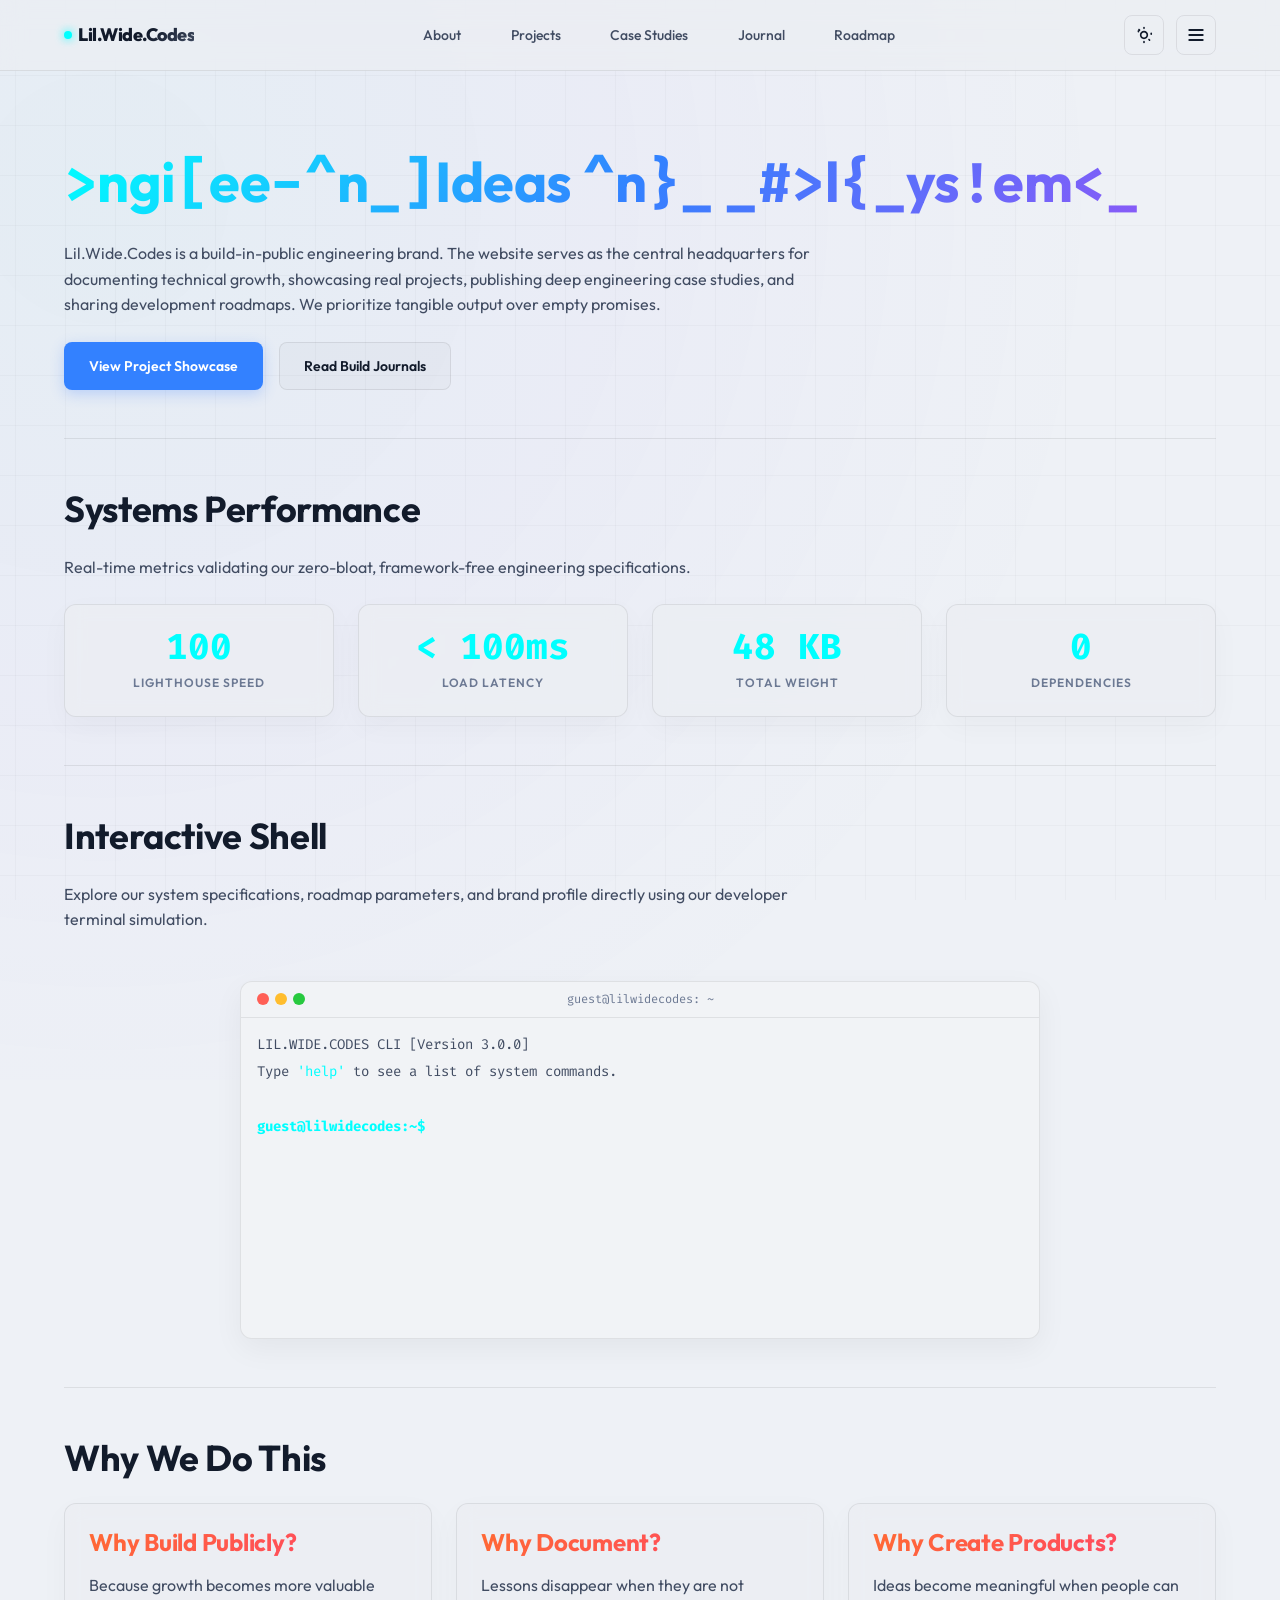
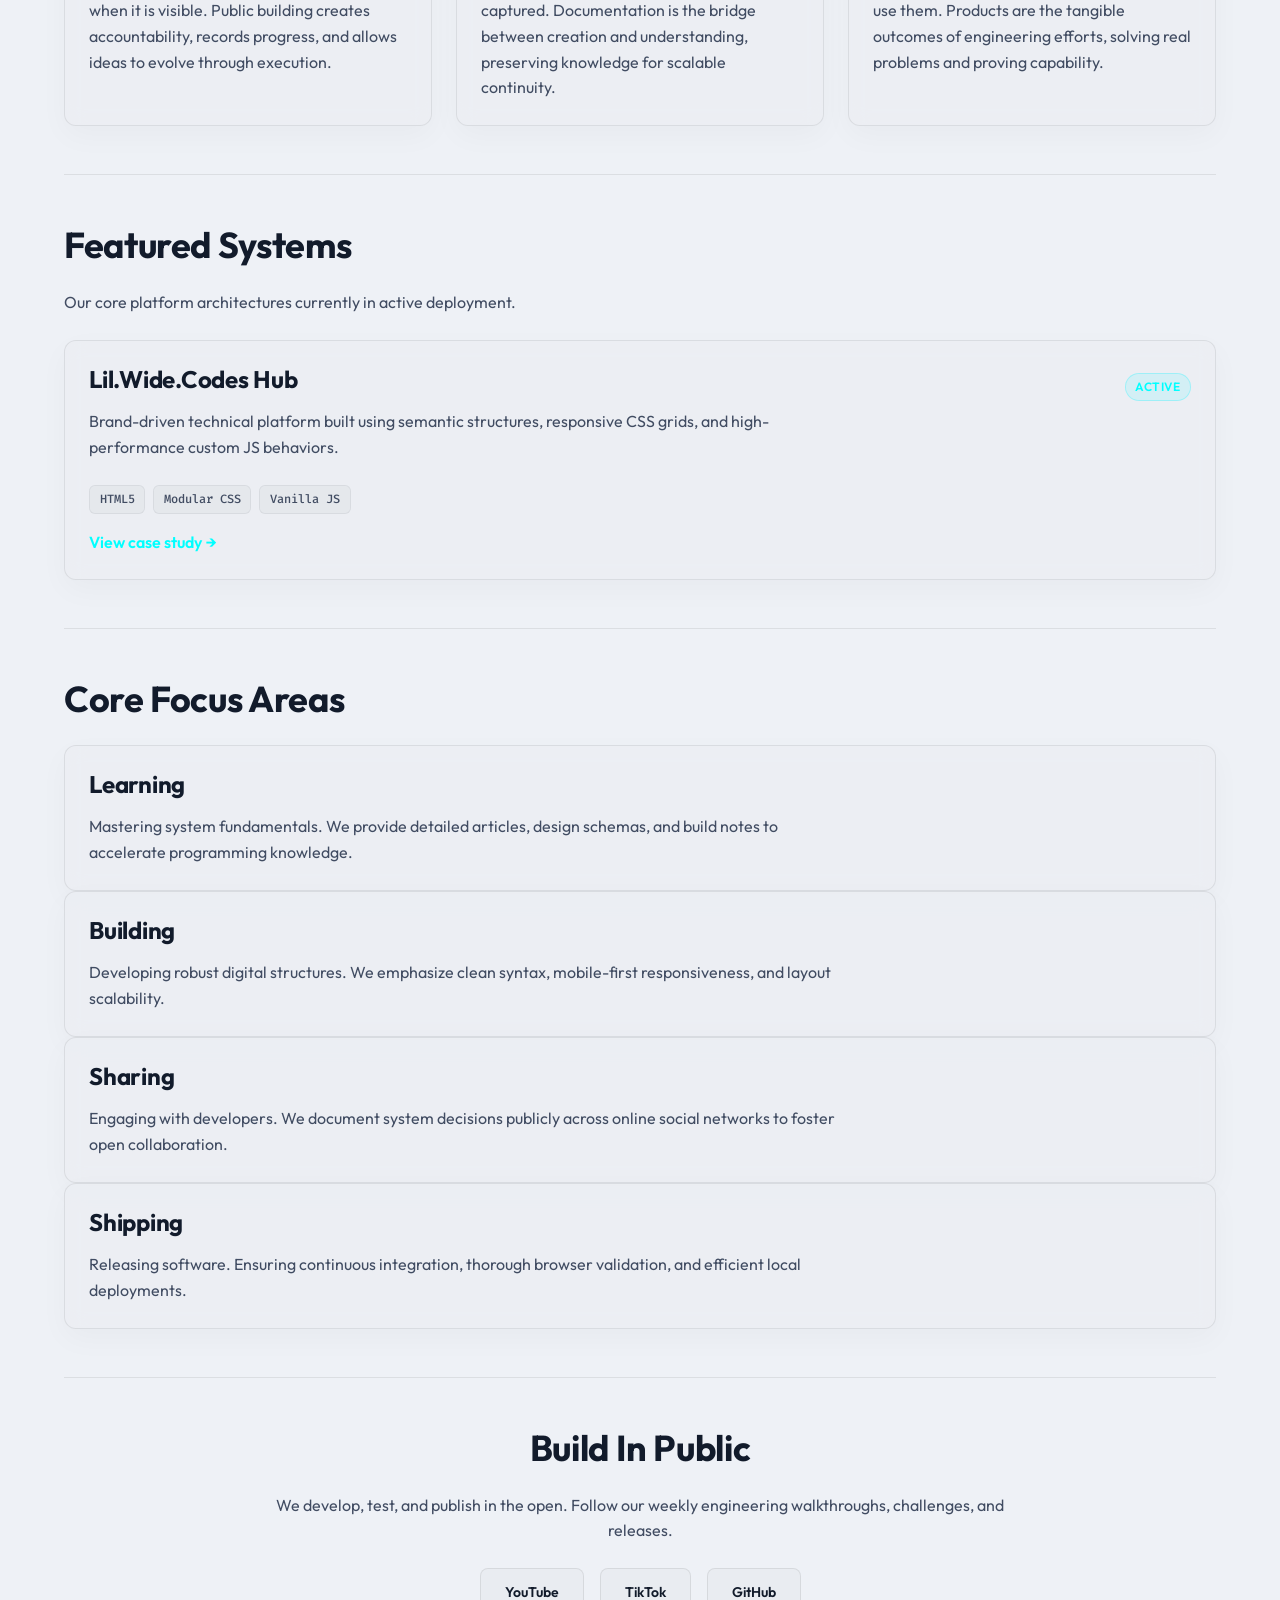
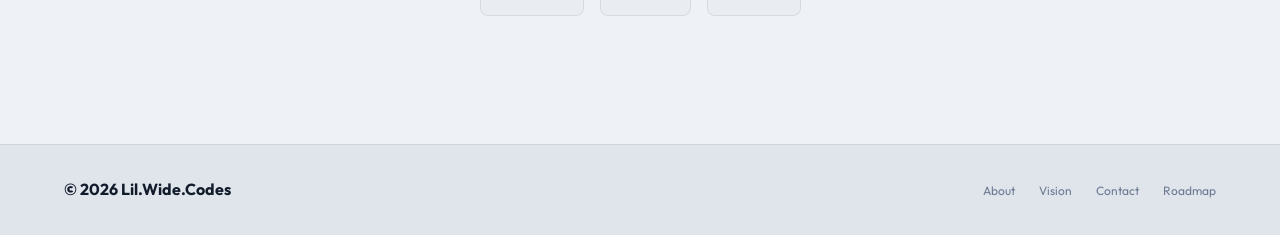
==== commit a68c7c10: "feat: implement base site architecture with new content pages, navigation systems, and core styling " ====
--- a/index.html
+++ b/index.html
@@ -81,7 +81,23 @@
           <li><a href="pages/roadmap.html">Roadmap</a></li>
         </ul>
         <div class="nav-actions">
-          <button class="menu-toggle" aria-label="toggle menu">🟰</button>
+          <!-- Light/Dark Mode toggle switcher -->
+          <button class="theme-toggle-btn" aria-label="Toggle Theme">
+            <svg class="moon-icon" viewBox="0 0 24 24">
+              <path d="M12.3 22h-.1c-5.5 0-10-4.5-10-10 0-4.8 3.5-8.9 8.2-9.8.6-.1 1.2.3 1.3.9.1.6-.3 1.2-.9 1.3-3.7.7-6.4 4-6.4 7.8 0 4.4 3.6 8 8 8 3.8 0 7.1-2.7 7.8-6.4.1-.6.7-1 1.3-.9.6.1 1 .7.9 1.3-.9 4.7-5 8.2-9.8 8.2z"/>
+            </svg>
+            <svg class="sun-icon" viewBox="0 0 24 24">
+              <path d="M12 7c-2.76 0-5 2.24-5 5s2.24 5 5 5 5-2.24 5-5-2.24-5-5-5zm0 8c-1.65 0-3-1.35-3-3s1.35-3 3-3 3 1.35 3 3-1.35 3-3 3zm0-10c.55 0 1-.45 1-1V3c0-.55-.45-1-1-1s-1 .45-1 1v1c0 .55.45 1 1 1zm0 14c-.55 0-1 .45-1 1v1c0 .55.45 1 1 1s1-.45 1-1v-1c0-.55-.45-1-1-1zm8.66-10c-.55 0-1 .45-1 1v1c0 .55.45 1 1 1s1-.45 1-1v-1c0-.55-.45-1-1-1zM5.34 6c-.55 0-1 .45-1 1v1c0 .55.45 1 1 1s1-.45 1-1V7c0-.55-.45-1-1-1zm13.32 10.66c-.39-.39-1.02-.39-1.41 0s-.39 1.02 0 1.41l.71.71c.39.39 1.02.39 1.41 0s.39-1.02 0-1.41l-.71-.71zm-12.02-12c-.39-.39-1.02-.39-1.41 0s-.39 1.02 0 1.41l.71.71c.39.39 1.02.39 1.41 0s.39-1.02 0-1.41l-.71-.71zm12.02 12c-.39-.39-1.02-.39-1.41 0s-.39 1.02 0 1.41l.71.71c.39.39 1.02.39 1.41 0s.39-1.02 0-1.41l-.71-.71zm-12.02-12c-.39-.39-1.02-.39-1.41 0s-.39 1.02 0 1.41l.71.71c.39.39 1.02.39 1.41 0s.39-1.02 0-1.41l-.71-.71z"/>
+            </svg>
+          </button>
+          <!-- Morphing Hamburger toggler icon -->
+          <button class="menu-toggle" aria-label="toggle menu">
+            <svg viewBox="0 0 24 24" fill="none" stroke="currentColor" stroke-width="2.5" stroke-linecap="round">
+              <line class="line line-top" x1="4" y1="6" x2="20" y2="6"></line>
+              <line class="line line-middle" x1="4" y1="12" x2="20" y2="12"></line>
+              <line class="line line-bottom" x1="4" y1="18" x2="20" y2="18"></line>
+            </svg>
+          </button>
         </div>
       </nav>
     </header>
@@ -137,7 +153,39 @@
         </div>
       </section>
 
-      <!-- TERMINAL CLI WIDGET -->
+      <!-- SYSTEMS STATUS DASHBOARD -->
+      <section class="container reveal-on-scroll">
+        <h2>Systems Performance</h2>
+        <p>Real-time metrics validating our zero-bloat, framework-free engineering specifications.</p>
+        <div class="metrics-grid">
+          <div class="card interactive-glow metric-card">
+            <div class="card-content">
+              <div class="metric-value">100</div>
+              <div class="metric-label">Lighthouse speed</div>
+            </div>
+          </div>
+          <div class="card interactive-glow metric-card">
+            <div class="card-content">
+              <div class="metric-value">&lt; 100ms</div>
+              <div class="metric-label">Load Latency</div>
+            </div>
+          </div>
+          <div class="card interactive-glow metric-card">
+            <div class="card-content">
+              <div class="metric-value">48 KB</div>
+              <div class="metric-label">Total Weight</div>
+            </div>
+          </div>
+          <div class="card interactive-glow metric-card">
+            <div class="card-content">
+              <div class="metric-value">0</div>
+              <div class="metric-label">Dependencies</div>
+            </div>
+          </div>
+        </div>
+      </section>
+
+      <!-- INTERACTIVE TERMINAL WIDGET -->
       <section class="container reveal-on-scroll">
         <h2>Interactive Shell</h2>
         <p>Explore our system specifications, roadmap parameters, and brand profile directly using our developer terminal simulation.</p>
@@ -153,12 +201,12 @@
             <div style="width: 48px;"></div>
           </div>
           <div class="terminal-body">
-            <div class="terminal-line">LIL.WIDE.CODES CLI [Version 2.0.0]</div>
+            <div class="terminal-line">LIL.WIDE.CODES CLI [Version 3.0.0]</div>
             <div class="terminal-line">Type <span style="color: var(--color-accent-cyan)">'help'</span> to see a list of system commands.</div>
             <div class="terminal-line">&nbsp;</div>
             <div class="terminal-input-line">
               <span class="terminal-prompt">guest@lilwidecodes:~$</span>
-              <input type="text" class="terminal-text-input" autofocus spellcheck="false" />
+              <input type="text" class="terminal-text-input" autofocus spellcheck="false" aria-label="Terminal Input" />
             </div>
           </div>
         </div>
--- a/assets/css/base.css
+++ b/assets/css/base.css
@@ -1,10 +1,10 @@
-/* BASE CSS - Lil.Wide.Codes V2 | Purpose: Reset, design system, typography */
+/* BASE CSS - Lil.Wide.Codes V3 | Purpose: Reset, design system, theme variables, typography */
 
 @import url('https://fonts.googleapis.com/css2?family=Fira+Code:wght@400;500&family=Outfit:wght@300;400;500;600;700;800&display=swap');
 
 /* CSS VARIABLES */
 :root {
-  /* HSL Color System */
+  /* HSL Color System - Default Dark Theme */
   --bg-raw: 224 25% 5%;
   --surface-raw: 224 20% 9%;
   --surface-hover-raw: 224 18% 13%;
@@ -56,6 +56,29 @@
   --space-xxl: 5rem;
 }
 
+/* Light Theme Variable Overrides */
+body.light-theme {
+  --bg-raw: 220 30% 95%;
+  --surface-raw: 220 20% 90%;
+  --surface-hover-raw: 220 18% 84%;
+  --accent-cyan-raw: 195 100% 40%;
+  --accent-blue-raw: 217 100% 45%;
+  --accent-purple-raw: 263 70% 50%;
+  --accent-orange-raw: 16 95% 45%;
+  
+  --color-bg: hsl(var(--bg-raw));
+  --color-surface: hsl(var(--surface-raw));
+  --color-surface-hover: hsl(var(--surface-hover-raw));
+  --color-surface-glass: rgba(235, 238, 243, 0.8);
+  
+  --color-text-primary: hsl(220 40% 12%);
+  --color-text-secondary: hsl(220 20% 32%);
+  --color-text-muted: hsl(220 15% 50%);
+  
+  --color-border: rgba(0, 0, 0, 0.08);
+  --color-border-glow: rgba(0, 150, 200, 0.2);
+}
+
 /* RESET */
 *,
 *::before,
@@ -82,6 +105,11 @@
   position: relative;
 }
 
+/* Theme Switching Smooth Fade */
+body, header, footer, section, .card, .project-card, .case-card, .learn-card, .terminal-window, .nav-overlay, .btn, .nav-links a {
+  transition: background-color 0.35s ease, color 0.35s ease, border-color 0.35s ease, box-shadow 0.35s ease;
+}
+
 /* Custom Scrollbar */
 ::-webkit-scrollbar {
   width: 8px;
@@ -90,7 +118,7 @@
   background: var(--color-bg);
 }
 ::-webkit-scrollbar-thumb {
-  background: rgba(255, 255, 255, 0.1);
+  background: rgba(120, 120, 120, 0.2);
   border-radius: 4px;
 }
 ::-webkit-scrollbar-thumb:hover {
@@ -131,7 +159,6 @@
 a {
   color: var(--color-text-primary);
   text-decoration: none;
-  transition: var(--transition-fast);
 }
 
 /* UTILITIES */
--- a/assets/css/layout.css
+++ b/assets/css/layout.css
@@ -1,4 +1,4 @@
-/* LAYOUT CSS - Lil.Wide.Codes V2 | Purpose: Structure, Spacing & Navigation Overlay */
+/* LAYOUT CSS - Lil.Wide.Codes V3 | Purpose: Structure, Spacing, Navigation Overlay & Theme Toggles */
 
 /* Section Spacing */
 section {
@@ -21,7 +21,11 @@
   backdrop-filter: blur(12px);
   -webkit-backdrop-filter: blur(12px);
   border-bottom: 1px solid var(--color-border);
-  transition: var(--transition-smooth);
+  transition: background-color 0.3s ease, border-color 0.3s ease, padding 0.3s ease;
+}
+
+body.light-theme .site-header {
+  background: rgba(235, 238, 243, 0.7);
 }
 
 .site-header.scrolled {
@@ -30,6 +34,11 @@
   box-shadow: 0 10px 30px rgba(0, 0, 0, 0.3);
 }
 
+body.light-theme .site-header.scrolled {
+  background: rgba(235, 238, 243, 0.95);
+  box-shadow: 0 10px 30px rgba(0, 0, 0, 0.05);
+}
+
 .nav {
   display: flex;
   justify-content: space-between;
@@ -48,7 +57,7 @@
   font-size: var(--text-lg);
   font-weight: 800;
   letter-spacing: -0.5px;
-  background: linear-gradient(135deg, #fff 60%, var(--color-text-secondary));
+  background: linear-gradient(135deg, var(--color-text-primary) 60%, var(--color-text-secondary));
   -webkit-background-clip: text;
   -webkit-text-fill-color: transparent;
   display: flex;
@@ -127,28 +136,75 @@
   color: var(--color-text-primary);
 }
 
-/* Header actions / toggle */
+/* Header actions */
 .nav-actions {
   display: flex;
   align-items: center;
-  gap: 1rem;
-}
-
-/* Fullscreen Menu Toggle Button */
-.menu-toggle {
+  gap: 0.75rem;
+}
+
+/* Theme Toggle Button */
+.theme-toggle-btn {
   background: none;
-  border: none;
+  border: 1px solid var(--color-border);
   color: var(--color-text-primary);
-  font-size: 1.5rem;
   cursor: pointer;
   width: 40px;
   height: 40px;
   display: flex;
   align-items: center;
   justify-content: center;
-  border-radius: 6px;
+  border-radius: 8px;
+  transition: var(--transition-fast);
+}
+
+.theme-toggle-btn:hover {
+  background: rgba(255, 255, 255, 0.05);
+  border-color: var(--color-accent-cyan);
+  color: var(--color-accent-cyan);
+}
+
+body.light-theme .theme-toggle-btn:hover {
+  background: rgba(0, 0, 0, 0.04);
+}
+
+.theme-toggle-btn svg {
+  width: 20px;
+  height: 20px;
+  fill: currentColor;
+  transition: transform 0.5s cubic-bezier(0.4, 0, 0.2, 1);
+}
+
+.theme-toggle-btn:hover svg {
+  transform: rotate(45deg);
+}
+
+.theme-toggle-btn .sun-icon {
+  display: none;
+}
+
+body.light-theme .theme-toggle-btn .moon-icon {
+  display: none;
+}
+
+body.light-theme .theme-toggle-btn .sun-icon {
+  display: block;
+}
+
+/* Morphing Hamburger Menu Toggle */
+.menu-toggle {
+  background: none;
   border: 1px solid var(--color-border);
+  color: var(--color-text-primary);
+  cursor: pointer;
+  width: 40px;
+  height: 40px;
+  display: flex;
+  align-items: center;
+  justify-content: center;
+  border-radius: 8px;
   transition: var(--transition-fast);
+  position: relative;
   z-index: 999;
 }
 
@@ -156,6 +212,33 @@
   background: rgba(255, 255, 255, 0.05);
   border-color: var(--color-accent-blue);
   color: var(--color-accent-cyan);
+}
+
+body.light-theme .menu-toggle:hover {
+  background: rgba(0, 0, 0, 0.04);
+}
+
+.menu-toggle svg {
+  width: 20px;
+  height: 20px;
+  transition: transform 0.3s ease;
+}
+
+.menu-toggle .line {
+  transition: transform 0.3s ease, opacity 0.2s ease;
+  transform-origin: center;
+}
+
+.menu-toggle.open .line-top {
+  transform: translateY(6px) rotate(45deg);
+}
+
+.menu-toggle.open .line-middle {
+  opacity: 0;
+}
+
+.menu-toggle.open .line-bottom {
+  transform: translateY(-6px) rotate(-45deg);
 }
 
 /* Fullscreen Navigation Overlay */
@@ -177,6 +260,10 @@
   transition: opacity 0.4s cubic-bezier(0.4, 0, 0.2, 1);
 }
 
+body.light-theme .nav-overlay {
+  background: rgba(235, 238, 243, 0.98);
+}
+
 .nav-overlay.open {
   opacity: 1;
   pointer-events: auto;
@@ -234,7 +321,7 @@
 
 /* Page Layout Structure */
 main {
-  padding-top: 100px; /* offset sticky header */
+  padding-top: 100px;
 }
 
 /* Grids and Flexboxes */
@@ -308,7 +395,7 @@
 /* Mobile responsive layout */
 @media (max-width: 768px) {
   .nav-links {
-    display: none; /* Hide standard nav on mobile, force menu overlay usage */
+    display: none;
   }
   
   .site-header {
--- a/assets/css/components.css
+++ b/assets/css/components.css
@@ -1,4 +1,4 @@
-/* COMPONENTS CSS - Lil.Wide.Codes V2 | Purpose: Glass cards, terminal widget, buttons, timelines */
+/* COMPONENTS CSS - Lil.Wide.Codes V3 | Purpose: Glass cards, terminal, changelogs, timelines, sandbox & banners */
 
 /* BUTTONS */
 .btn {
@@ -39,6 +39,13 @@
   transform: translateY(-2px);
 }
 
+body.light-theme .btn-secondary {
+  background: rgba(0, 0, 0, 0.02);
+}
+body.light-theme .btn-secondary:hover {
+  background: rgba(0, 0, 0, 0.05);
+}
+
 .btn-group {
   display: flex;
   gap: 1rem;
@@ -58,6 +65,10 @@
   overflow: hidden;
   backdrop-filter: blur(10px);
   -webkit-backdrop-filter: blur(10px);
+}
+
+body.light-theme .card, body.light-theme .project-card, body.light-theme .case-card, body.light-theme .learn-card {
+  box-shadow: 0 10px 30px rgba(0, 0, 0, 0.03);
 }
 
 .card:hover, .project-card:hover, .case-card:hover, .learn-card:hover {
@@ -89,6 +100,14 @@
   transition: opacity 0.5s ease;
 }
 
+body.light-theme .interactive-glow::before {
+  background: radial-gradient(
+    600px circle at var(--mouse-x, 0px) var(--mouse-y, 0px),
+    rgba(0, 150, 200, 0.05),
+    transparent 40%
+  );
+}
+
 .interactive-glow:hover::before {
   opacity: 1;
 }
@@ -96,6 +115,36 @@
 .card-content {
   position: relative;
   z-index: 2;
+}
+
+/* METRICS STATUS DASHBOARD (Homepage V3) */
+.metrics-grid {
+  display: grid;
+  grid-template-columns: repeat(auto-fit, minmax(220px, 1fr));
+  gap: var(--space-md);
+  margin-top: var(--space-md);
+}
+
+.metric-card {
+  text-align: center;
+  padding: var(--space-md) var(--space-sm);
+}
+
+.metric-value {
+  font-size: var(--text-xxl);
+  font-weight: 800;
+  color: var(--color-accent-cyan);
+  margin-bottom: var(--space-xs);
+  line-height: 1;
+  font-family: var(--font-mono);
+}
+
+.metric-label {
+  font-size: var(--text-xs);
+  text-transform: uppercase;
+  letter-spacing: 1px;
+  color: var(--color-text-muted);
+  font-weight: 600;
 }
 
 /* TECH STACKS */
@@ -116,6 +165,11 @@
   background: rgba(255, 255, 255, 0.05);
   border: 1px solid rgba(255, 255, 255, 0.06);
   color: var(--color-text-secondary);
+}
+
+body.light-theme .tech-stack li {
+  background: rgba(0, 0, 0, 0.03);
+  border-color: rgba(0, 0, 0, 0.05);
 }
 
 /* STATUS BADGE */
@@ -168,6 +222,11 @@
   margin-top: var(--space-xl);
 }
 
+body.light-theme .terminal-window {
+  background: #f1f3f6;
+  box-shadow: 0 10px 30px rgba(0, 0, 0, 0.05);
+}
+
 .terminal-header {
   background: rgba(255, 255, 255, 0.02);
   border-bottom: 1px solid var(--color-border);
@@ -313,6 +372,239 @@
   color: var(--color-accent-cyan);
 }
 
+/* LINEAR-STYLE CHANGELOG STREAM */
+.changelog-stream {
+  margin-top: var(--space-xl);
+  display: flex;
+  flex-direction: column;
+  gap: var(--space-lg);
+  max-width: 800px;
+  margin-inline: auto;
+}
+
+.changelog-row {
+  display: grid;
+  grid-template-columns: 140px 1fr;
+  gap: var(--space-md);
+  align-items: start;
+}
+
+@media (max-width: 600px) {
+  .changelog-row {
+    grid-template-columns: 1fr;
+    gap: var(--space-xs);
+  }
+  .changelog-date {
+    margin-bottom: 0.2rem;
+  }
+}
+
+.changelog-date {
+  font-family: var(--font-mono);
+  font-size: var(--text-sm);
+  color: var(--color-accent-cyan);
+  font-weight: bold;
+  display: flex;
+  align-items: center;
+  gap: 0.5rem;
+  white-space: nowrap;
+}
+
+.changelog-date::before {
+  content: "";
+  display: inline-block;
+  width: 6px;
+  height: 6px;
+  border-radius: 50%;
+  background: var(--color-accent-cyan);
+  box-shadow: 0 0 6px var(--color-accent-cyan);
+}
+
+.changelog-card {
+  padding: var(--space-sm) var(--space-md);
+  border-radius: 8px;
+}
+
+.changelog-card h4 {
+  font-size: var(--text-md);
+  margin-bottom: 0.4rem;
+  color: var(--color-text-primary);
+}
+
+.changelog-card p {
+  font-size: var(--text-sm);
+  margin-bottom: 0;
+}
+
+/* INTERACTIVE CODE SANDBOX RUNNER (Docs V3) */
+.code-sandbox {
+  border: 1px solid var(--color-border);
+  border-radius: 8px;
+  background: var(--color-surface);
+  overflow: hidden;
+  margin-top: var(--space-sm);
+}
+
+.sandbox-header {
+  background: rgba(255, 255, 255, 0.01);
+  padding: 0.5rem 1rem;
+  border-bottom: 1px solid var(--color-border);
+  display: flex;
+  justify-content: space-between;
+  align-items: center;
+}
+
+.sandbox-lang {
+  font-family: var(--font-mono);
+  font-size: var(--text-xs);
+  color: var(--color-text-muted);
+}
+
+.sandbox-run-btn {
+  background: var(--color-accent-cyan);
+  color: #06080e;
+  border: none;
+  padding: 0.25rem 0.6rem;
+  font-size: var(--text-xs);
+  font-weight: bold;
+  border-radius: 4px;
+  cursor: pointer;
+  transition: var(--transition-fast);
+}
+
+.sandbox-run-btn:hover {
+  background: var(--color-accent-blue);
+  color: #fff;
+}
+
+.sandbox-editor {
+  padding: 1rem;
+  font-family: var(--font-mono);
+  font-size: var(--text-sm);
+  color: var(--color-text-secondary);
+  background: rgba(0, 0, 0, 0.15);
+  border-bottom: 1px solid var(--color-border);
+  overflow-x: auto;
+}
+
+.sandbox-output {
+  padding: 0.75rem 1rem;
+  font-family: var(--font-mono);
+  font-size: var(--text-xs);
+  color: var(--color-text-primary);
+  background: rgba(0, 0, 0, 0.3);
+  min-height: 40px;
+  display: none;
+  animation: slideDown 0.2s ease-out;
+}
+
+.sandbox-output.open {
+  display: block;
+}
+
+/* SVG INTERACTIVE FLOWCHARTS (Case Studies V3) */
+.svg-blueprint-container {
+  background: var(--color-surface-glass);
+  border: 1px solid var(--color-border);
+  border-radius: 12px;
+  padding: var(--space-md);
+  margin-top: var(--space-md);
+  display: flex;
+  flex-direction: column;
+  align-items: center;
+  gap: var(--space-md);
+}
+
+.blueprint-svg {
+  width: 100%;
+  max-width: 650px;
+  height: auto;
+}
+
+.blueprint-node {
+  cursor: pointer;
+  transition: transform 0.2s ease;
+}
+
+.blueprint-node rect {
+  fill: var(--color-surface);
+  stroke: var(--color-border);
+  stroke-width: 1.5px;
+  transition: var(--transition-fast);
+}
+
+.blueprint-node text {
+  fill: var(--color-text-secondary);
+  font-family: var(--font-primary);
+  font-weight: 600;
+  font-size: 14px;
+  transition: var(--transition-fast);
+}
+
+.blueprint-node:hover rect, .blueprint-node.active rect {
+  stroke: var(--color-accent-cyan);
+  fill: rgba(0, 242, 254, 0.05);
+}
+
+.blueprint-node:hover text, .blueprint-node.active text {
+  fill: var(--color-text-primary);
+}
+
+.blueprint-line {
+  stroke: var(--color-border);
+  stroke-width: 2px;
+  fill: none;
+  stroke-dasharray: 4;
+  animation: flowLine 20s linear infinite;
+}
+
+@keyframes flowLine {
+  to {
+    stroke-dashoffset: -200;
+  }
+}
+
+.blueprint-info-pane {
+  width: 100%;
+  background: rgba(0, 0, 0, 0.2);
+  border-radius: 8px;
+  padding: var(--space-sm) var(--space-md);
+  border-left: 3px solid var(--color-accent-cyan);
+  min-height: 80px;
+}
+
+.blueprint-info-pane h4 {
+  color: var(--color-accent-cyan);
+  font-size: var(--text-md);
+  margin-bottom: 0.25rem;
+}
+
+.blueprint-info-pane p {
+  margin-bottom: 0;
+  font-size: var(--text-sm);
+}
+
+/* OFFLINE PWA BANNER ALERT */
+.offline-banner {
+  position: fixed;
+  top: 0;
+  left: 0;
+  width: 100vw;
+  background: var(--color-accent-orange);
+  color: #fff;
+  text-align: center;
+  font-size: var(--text-xs);
+  font-weight: bold;
+  padding-block: 0.35rem;
+  z-index: 1001;
+  display: none;
+  box-shadow: 0 2px 10px rgba(0,0,0,0.2);
+}
+
+.offline-banner.visible {
+  display: block;
+}
+
 /* CASE STUDY DETAILS ACCORDION */
 .case-card details {
   margin-top: var(--space-xs);
--- a/assets/css/theme.css
+++ b/assets/css/theme.css
@@ -1,4 +1,4 @@
-/* THEME CSS - Lil.Wide.Codes V2 | Purpose: Ambient backgrounds, glowing animations, tech highlights */
+/* THEME CSS - Lil.Wide.Codes V3 | Purpose: Ambient backgrounds, glowing animations, tech highlights */
 
 /* Ambient Grid Backdrop */
 body::before {
@@ -9,12 +9,20 @@
   width: 100vw;
   height: 100vh;
   background-image: 
-    linear-gradient(rgba(255, 255, 255, 0.015) 1px, transparent 1px),
-    linear-gradient(90deg, rgba(255, 255, 255, 0.015) 1px, transparent 1px);
+    linear-gradient(var(--grid-color, rgba(255, 255, 255, 0.015)) 1px, transparent 1px),
+    linear-gradient(90deg, var(--grid-color, rgba(255, 255, 255, 0.015)) 1px, transparent 1px);
   background-size: 50px 50px;
   background-position: center;
   z-index: -2;
   pointer-events: none;
+}
+
+body {
+  --grid-color: rgba(255, 255, 255, 0.015);
+}
+
+body.light-theme {
+  --grid-color: rgba(0, 0, 0, 0.025);
 }
 
 body::after {
@@ -32,6 +40,15 @@
   );
   z-index: -1;
   pointer-events: none;
+}
+
+body.light-theme::after {
+  background: radial-gradient(
+    circle at 20% 30%,
+    rgba(0, 150, 200, 0.04) 0%,
+    rgba(123, 97, 255, 0.03) 30%,
+    transparent 60%
+  );
 }
 
 /* Glowing Border highlights */
@@ -53,6 +70,10 @@
   -webkit-mask-composite: xor;
   mask-composite: exclude;
   pointer-events: none;
+}
+
+body.light-theme .glow-card::after {
+  background: linear-gradient(135deg, rgba(0, 150, 200, 0.3), transparent, rgba(123, 97, 255, 0.3));
 }
 
 /* Text links custom states */
